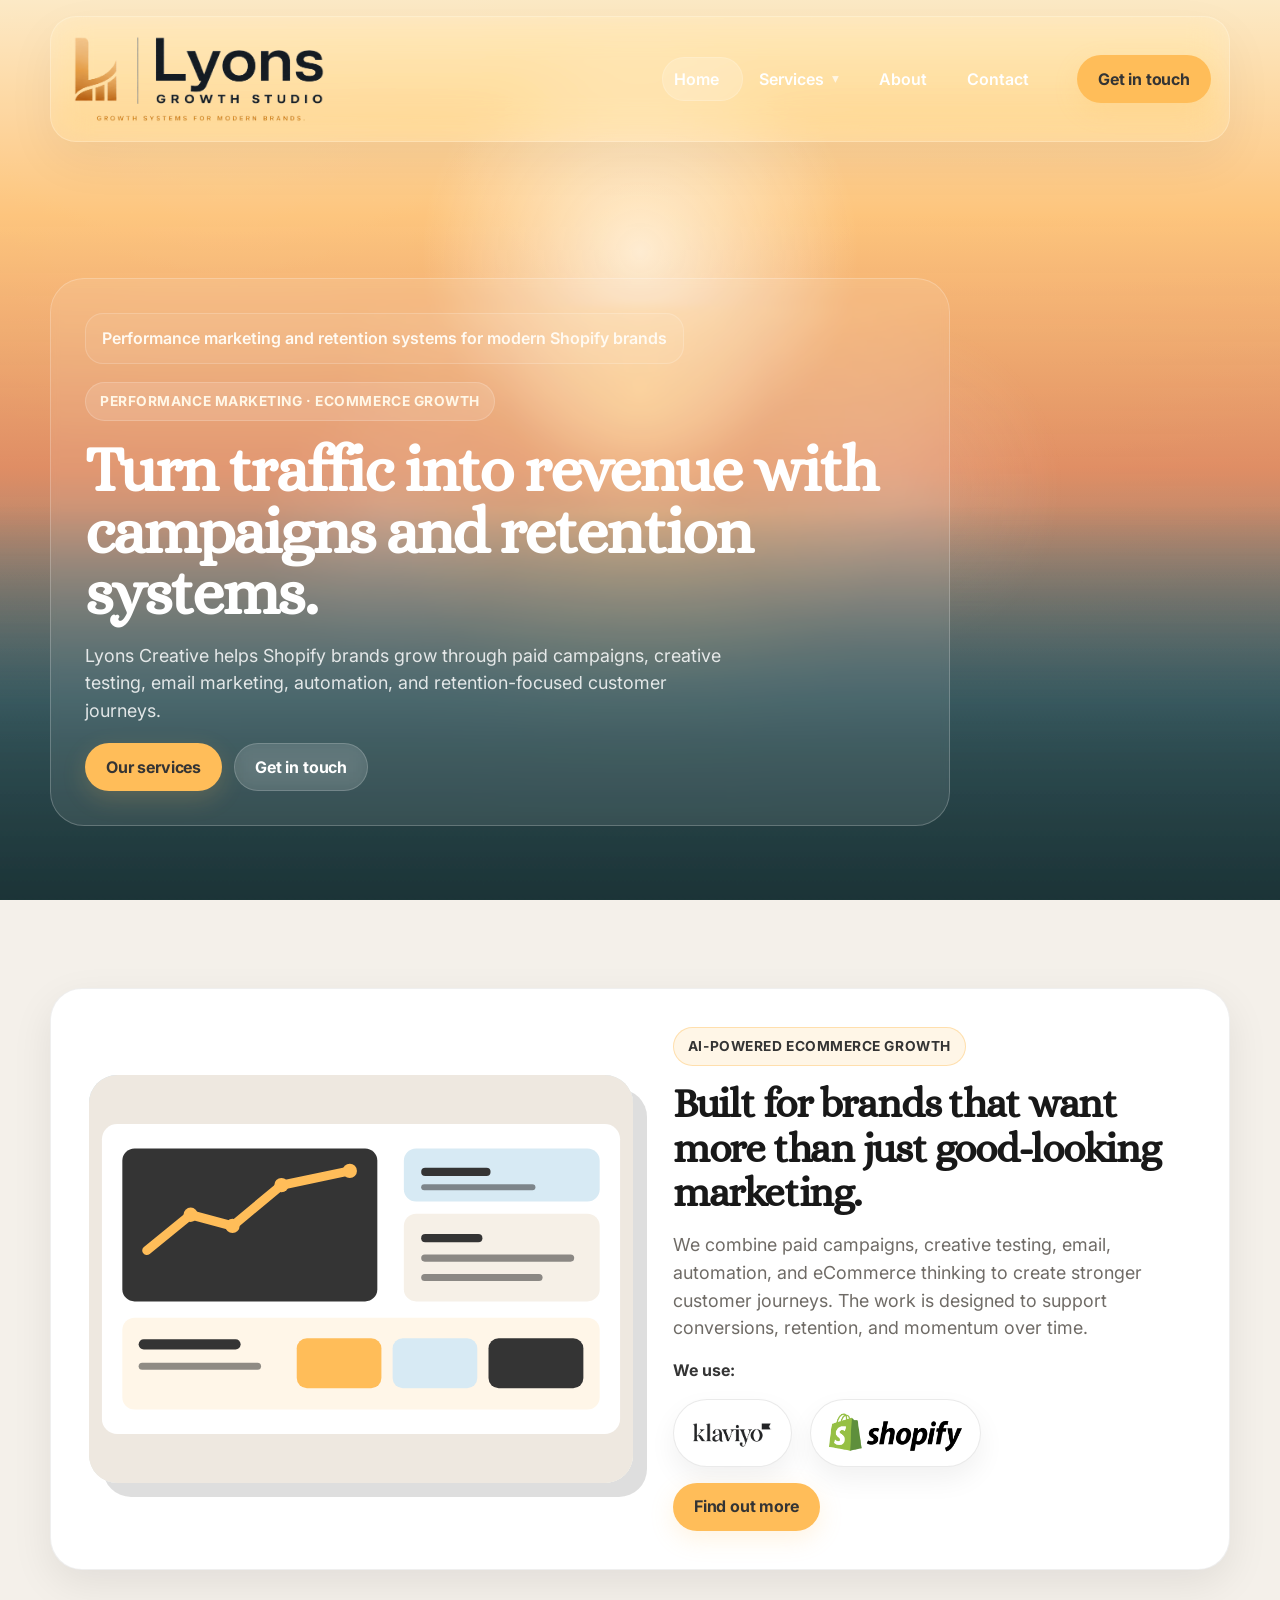
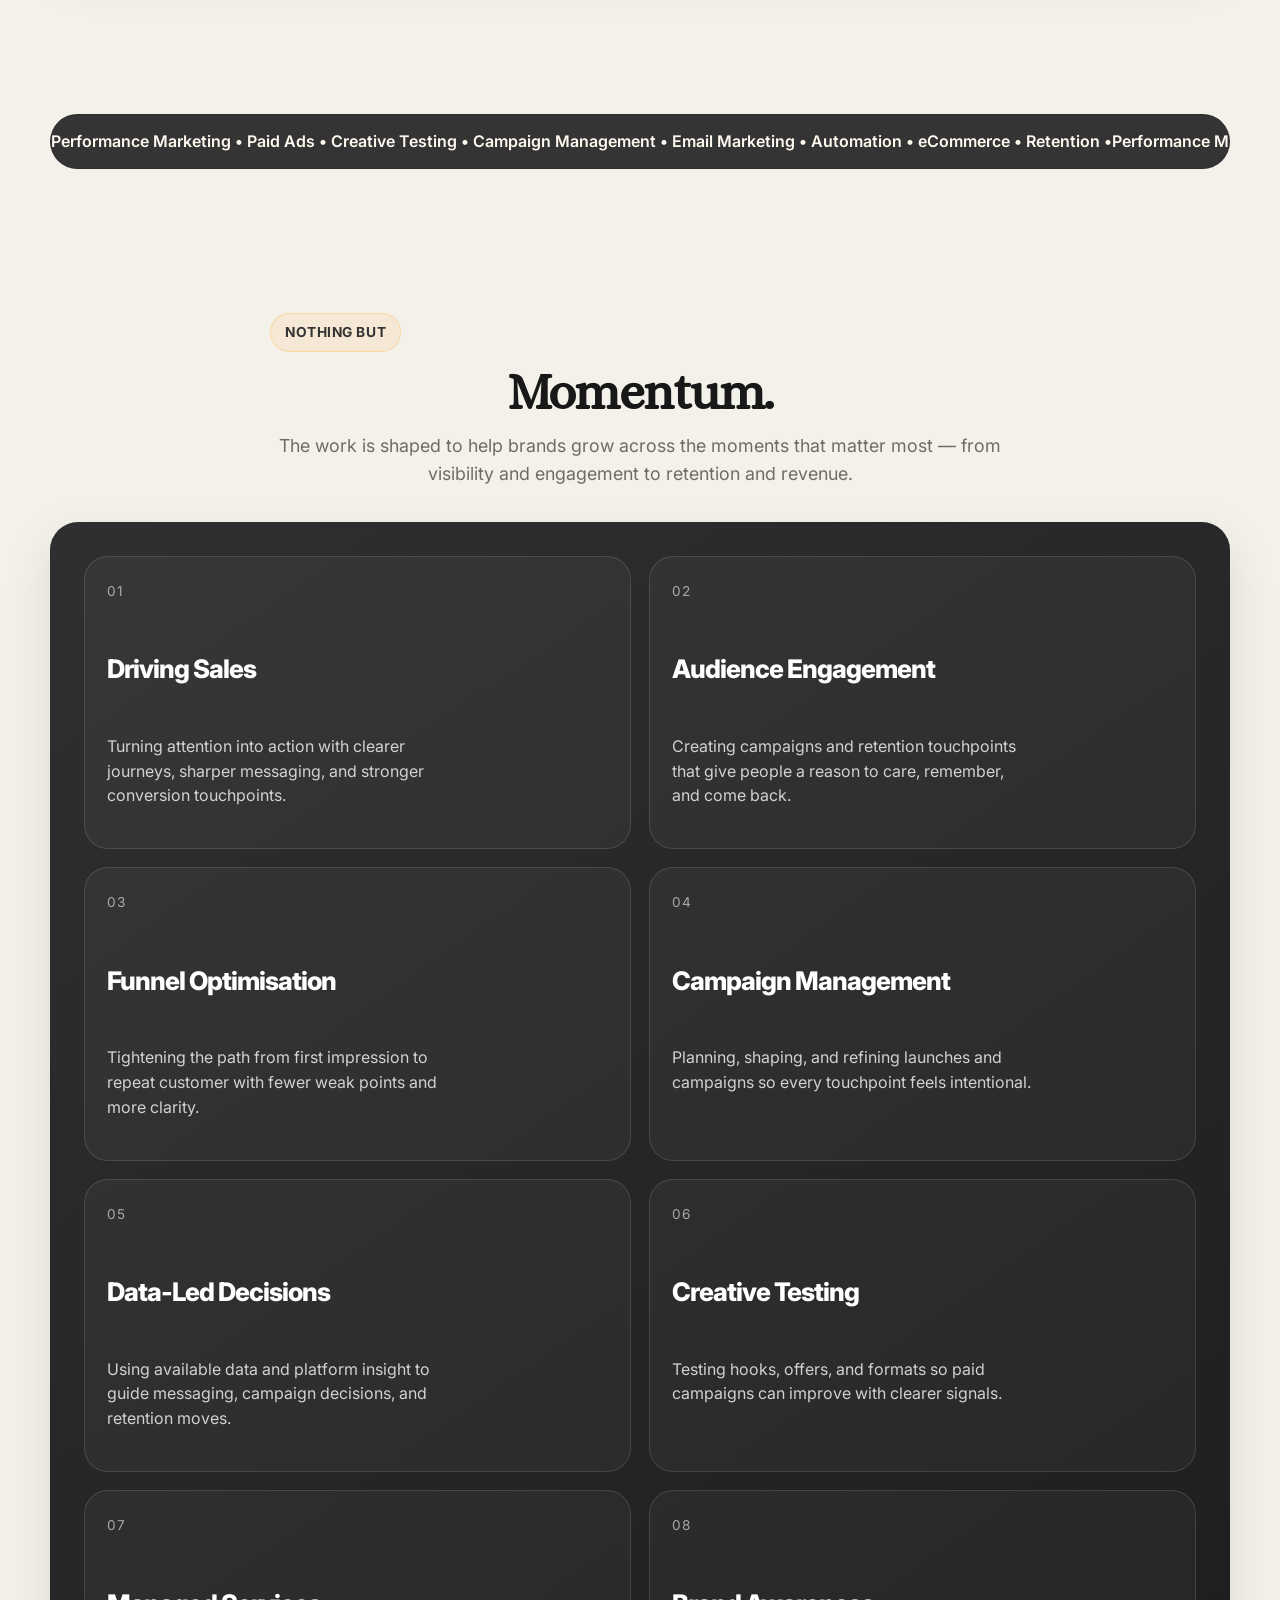
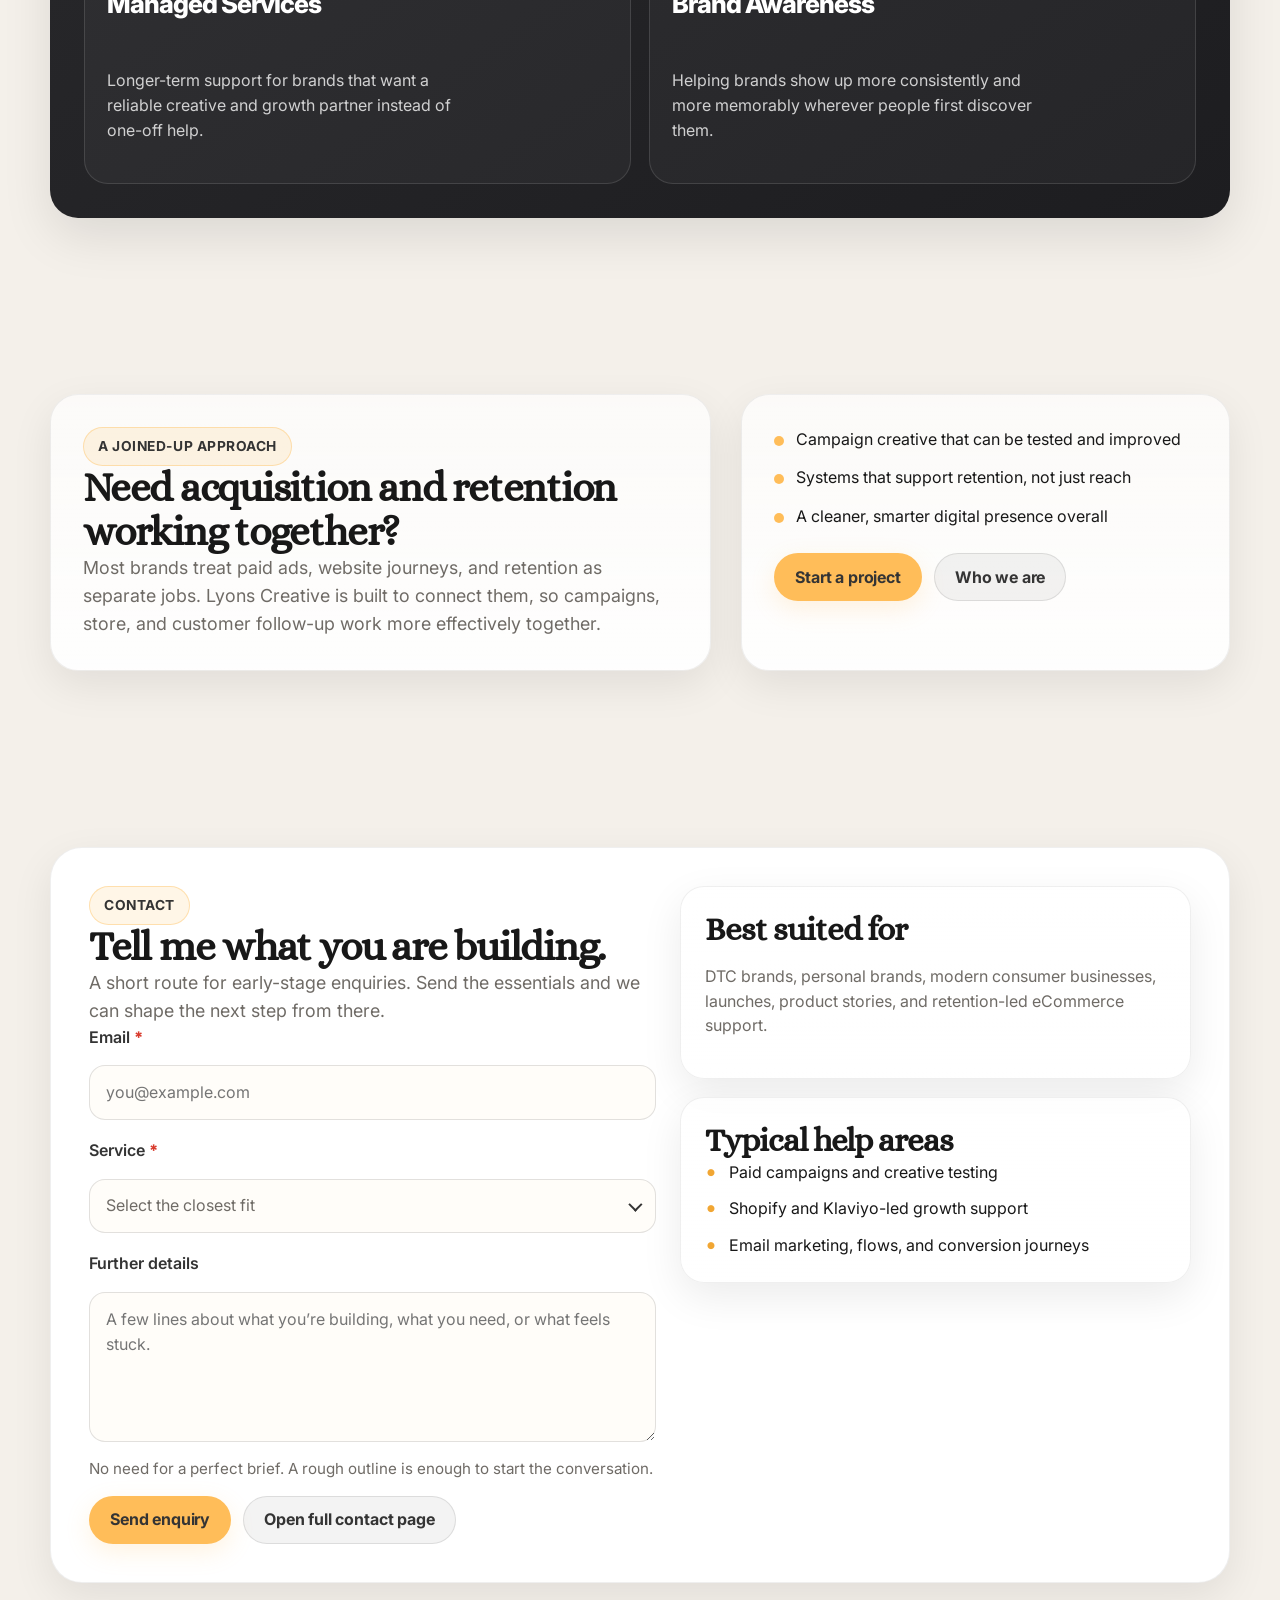
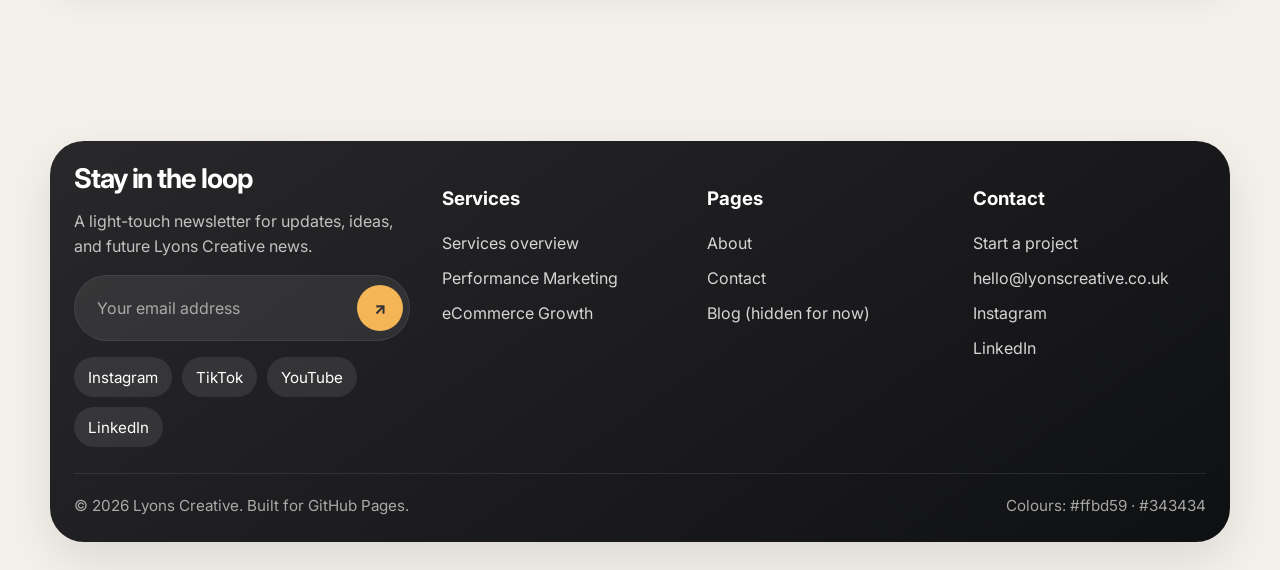
==== index.html @ fc284410 "Add files via upload" ====
<!doctype html>
<html lang="en">
<head>
  <meta charset="utf-8">
  <meta name="viewport" content="width=device-width, initial-scale=1">
  <title>Lyons Creative | Performance Marketing & eCommerce Growth</title>
  <meta name="description" content="Lyons Creative helps modern Shopify brands grow through paid campaigns, creative testing, and retention systems.">
  <meta name="theme-color" content="#ffbd59">
  <meta property="og:title" content="Lyons Creative | Performance Marketing & eCommerce Growth">
  <meta property="og:description" content="Lyons Creative helps modern Shopify brands grow through paid campaigns, creative testing, and retention systems.">
  <meta property="og:type" content="website">
  <link rel="stylesheet" href="assets/css/styles.css">
  <link rel="icon" href="assets/img/favicon.ico" sizes="any">
  <link rel="icon" href="assets/img/favicon.png" type="image/png">
  <link rel="apple-touch-icon" href="assets/img/favicon.png">
</head>
<body>
  <a class="skip-link" href="#main">Skip to content</a>
  <div class="page-shell">
    
<header class="site-header is-overlay">
  <div class="header-shell">
    <a class="brand" href="index.html" aria-label="Lyons Growth Studio home">
      <img class="brand-logo brand-logo-full" src="assets/img/lyons-growth-logo-main.png" alt="Lyons Growth Studio">
      <img class="brand-logo brand-logo-icon" src="assets/img/lyons-growth-icon.png" alt="Lyons Growth Studio icon">
    </a>
    <div class="nav-wrap">
      <button class="nav-toggle" aria-expanded="false" aria-controls="primary-nav" aria-label="Open menu">☰</button>
      <nav class="site-nav" id="primary-nav" aria-label="Primary">
        <ul class="nav-list">
          <span class="nav-pill" aria-hidden="true"></span>
          <li class="nav-item is-current" data-pill="true">
            <a class="nav-link" href="index.html">Home</a>
            
        </li><li class="nav-item has-dropdown" data-pill="true">
            <a class="nav-link" href="services.html">Services <span class="caret">▾</span></a>
            <div class="nav-dropdown"><a class="dropdown-link" href="performance-marketing.html">
                  <strong>Performance Marketing</strong>
                  <span>Paid ads, campaign management, creative testing</span>
                </a><a class="dropdown-link" href="ecommerce-growth.html">
                  <strong>eCommerce Growth</strong>
                  <span>Shopify, Klaviyo, flows, campaigns, retention</span>
                </a></div>
        </li><li class="nav-item" data-pill="true">
            <a class="nav-link" href="about.html">About</a>
            
        </li><li class="nav-item" data-pill="true">
            <a class="nav-link" href="contact.html">Contact</a>
            
        </li>
        </ul>
      </nav>
      <a class="btn nav-cta" href="contact.html">Get in touch</a>
    </div>
  </div>
</header>

    <main id="main">
      
<section class="hero hero-parallax" data-parallax>
  <div class="hero-media" aria-hidden="true">
    <div class="hero-parallax-layer hero-sky"></div>
    <div class="hero-parallax-layer hero-glow"></div>
    <div class="hero-parallax-layer hero-horizon"></div>
    <div class="hero-grain"></div>
  </div>
  <div class="hero-inner">
    <div class="hero-frame">
      <div class="hero-topnote">Performance marketing and retention systems for modern Shopify brands</div>
      <div class="hero-copy">
        <span class="eyebrow dark">Performance Marketing · eCommerce Growth</span>
        <h1 class="display is-light">Turn traffic into revenue with campaigns and retention systems.</h1>
        <p class="lead">Lyons Creative helps Shopify brands grow through paid campaigns, creative testing, email marketing, automation, and retention-focused customer journeys.</p>
        <div class="btn-row">
          <a class="btn" href="services.html">Our services</a>
          <a class="btn ghost" href="contact.html">Get in touch</a>
        </div>
      </div>
    </div>
  </div>
</section>

<section class="section">
  <div class="container">
    <div class="section-card" style="padding: clamp(22px, 4vw, 38px);">
      <div class="two-col">
        <div class="image-card">
          <img src="assets/img/service-growth.svg" alt="Abstract illustration representing eCommerce growth systems">
        </div>
        <div class="flow">
          <span class="eyebrow">AI-powered eCommerce growth</span>
          <h2 class="title-lg">Built for brands that want more than just good-looking marketing.</h2>
          <p class="lead">We combine paid campaigns, creative testing, email, automation, and eCommerce thinking to create stronger customer journeys. The work is designed to support conversions, retention, and momentum over time.</p>
          <p class="kicker">We use:</p>
          <div class="logo-row logo-row-images" aria-label="Tools used">
            <a class="logo-chip logo-chip-image" href="https://www.klaviyo.com" target="_blank" rel="noreferrer" aria-label="Klaviyo website">
              <img src="assets/img/klaviyo-logo.png" alt="Klaviyo">
            </a>
            <a class="logo-chip logo-chip-image" href="https://www.shopify.com" target="_blank" rel="noreferrer" aria-label="Shopify website">
              <img src="assets/img/shopify-logo.png" alt="Shopify">
            </a>
          </div>
          <div class="btn-row">
            <a class="btn" href="ecommerce-growth.html">Find out more</a>
          </div>
        </div>
      </div>
    </div>
  </div>
</section>

<section class="section-tight">
  <div class="container">
    <div class="ticker-wrap" aria-label="Scrolling services banner">
      <div class="ticker">
        <span>Performance Marketing • Paid Ads • Creative Testing • Campaign Management • Email Marketing • Automation • eCommerce • Retention • </span>
        <span aria-hidden="true">Performance Marketing • Paid Ads • Creative Testing • Campaign Management • Email Marketing • Automation • eCommerce • Retention • </span>
      </div>
    </div>
  </div>
</section>

<section class="section">
  <div class="container">
    <div class="section-head" style="text-align:center; margin-inline:auto;">
      <span class="eyebrow">Nothing but</span>
      <h2 class="title-xl">Momentum.</h2>
      <p class="lead" style="margin-inline:auto;">The work is shaped to help brands grow across the moments that matter most — from visibility and engagement to retention and revenue.</p>
    </div>
    <div class="dark-panel">
      <div class="roll-grid">
        
        <article class="roll-card">
          <p class="label">01</p>
          <div class="roll-headline">
            <div class="roll-track">
              <div class="roll-primary">Driving Sales</div>
              <div class="roll-secondary">Conversion Paths</div>
            </div>
          </div>
          <p class="roll-body">Turning attention into action with clearer journeys, sharper messaging, and stronger conversion touchpoints.</p>
        </article>
        
        <article class="roll-card">
          <p class="label">02</p>
          <div class="roll-headline">
            <div class="roll-track">
              <div class="roll-primary">Audience Engagement</div>
              <div class="roll-secondary">Return Visits</div>
            </div>
          </div>
          <p class="roll-body">Creating campaigns and retention touchpoints that give people a reason to care, remember, and come back.</p>
        </article>
        
        <article class="roll-card">
          <p class="label">03</p>
          <div class="roll-headline">
            <div class="roll-track">
              <div class="roll-primary">Funnel Optimisation</div>
              <div class="roll-secondary">Smoother Journeys</div>
            </div>
          </div>
          <p class="roll-body">Tightening the path from first impression to repeat customer with fewer weak points and more clarity.</p>
        </article>
        
        <article class="roll-card">
          <p class="label">04</p>
          <div class="roll-headline">
            <div class="roll-track">
              <div class="roll-primary">Campaign Management</div>
              <div class="roll-secondary">Sharper Launches</div>
            </div>
          </div>
          <p class="roll-body">Planning, shaping, and refining launches and campaigns so every touchpoint feels intentional.</p>
        </article>
        
        <article class="roll-card">
          <p class="label">05</p>
          <div class="roll-headline">
            <div class="roll-track">
              <div class="roll-primary">Data-Led Decisions</div>
              <div class="roll-secondary">Clearer Insight</div>
            </div>
          </div>
          <p class="roll-body">Using available data and platform insight to guide messaging, campaign decisions, and retention moves.</p>
        </article>
        
        <article class="roll-card">
          <p class="label">06</p>
          <div class="roll-headline">
            <div class="roll-track">
              <div class="roll-primary">Creative Testing</div>
              <div class="roll-secondary">Sharper Ads</div>
            </div>
          </div>
          <p class="roll-body">Testing hooks, offers, and formats so paid campaigns can improve with clearer signals.</p>
        </article>
        
        <article class="roll-card">
          <p class="label">07</p>
          <div class="roll-headline">
            <div class="roll-track">
              <div class="roll-primary">Managed Services</div>
              <div class="roll-secondary">Ongoing Support</div>
            </div>
          </div>
          <p class="roll-body">Longer-term support for brands that want a reliable creative and growth partner instead of one-off help.</p>
        </article>
        
        <article class="roll-card">
          <p class="label">08</p>
          <div class="roll-headline">
            <div class="roll-track">
              <div class="roll-primary">Brand Awareness</div>
              <div class="roll-secondary">Memorable Presence</div>
            </div>
          </div>
          <p class="roll-body">Helping brands show up more consistently and more memorably wherever people first discover them.</p>
        </article>
        
      </div>
    </div>
  </div>
</section>

<section class="section">
  <div class="container">
    <div class="split-cta">
      <div class="panel">
        <span class="eyebrow">A joined-up approach</span>
        <h2 class="title-lg">Need acquisition and retention working together?</h2>
        <p class="lead">Most brands treat paid ads, website journeys, and retention as separate jobs. Lyons Creative is built to connect them, so campaigns, store, and customer follow-up work more effectively together.</p>
      </div>
      <div class="panel">
        <ul class="list-points">
          <li>Campaign creative that can be tested and improved</li>
          <li>Systems that support retention, not just reach</li>
          <li>A cleaner, smarter digital presence overall</li>
        </ul>
        <div class="btn-row" style="margin-top: 24px;">
          <a class="btn" href="contact.html">Start a project</a>
          <a class="btn ghost-dark" href="about.html">Who we are</a>
        </div>
      </div>
    </div>
  </div>
</section>

<section class="section">
  <div class="container">
    <div class="section-card" style="padding: clamp(22px, 4vw, 38px);">
      <div class="contact-shell">
        <div>
          <span class="eyebrow">Contact</span>
          <h2 class="title-lg">Tell me what you are building.</h2>
          <p class="lead">A short route for early-stage enquiries. Send the essentials and we can shape the next step from there.</p>
          <form class="form-card contact-form ajax-form" style="padding:0; box-shadow:none; border:none; background:transparent;" action="https://formspree.io/f/xaqabnon" method="POST" data-ajax-form data-success-message="Thanks — your enquiry has been sent. I’ll come back to you soon.">
            <input type="hidden" name="_subject" value="New homepage enquiry from Lyons Creative">
            <div class="form-grid">
              <div class="field field-full floating-field">
                <label for="home-email">Email <span class="required-star" aria-hidden="true">*</span></label>
                <input id="home-email" name="email" type="email" placeholder="you@example.com" autocomplete="email" required>
              </div>
              <div class="field field-full floating-field">
                <label for="home-service">Service <span class="required-star" aria-hidden="true">*</span></label>
                <div class="custom-select" data-custom-select>
                  <select id="home-service" name="service" class="native-select-hidden" required tabindex="-1" aria-hidden="true">
                    <option value="">Select the closest fit</option>
                    <option value="Performance Marketing">Performance Marketing</option>
                    <option value="eCommerce Growth">eCommerce Growth</option>
                    <option value="Both / not sure yet">Both / not sure yet</option>
                  </select>
                  <button class="custom-select-trigger is-placeholder" type="button" aria-haspopup="listbox" aria-expanded="false">
                    <span>Select the closest fit</span>
                    <span class="custom-select-arrow" aria-hidden="true"></span>
                  </button>
                  <div class="custom-select-menu" role="listbox" aria-label="Service options">
                    <button type="button" role="option" data-value="Performance Marketing">Performance Marketing</button>
                    <button type="button" role="option" data-value="eCommerce Growth">eCommerce Growth</button>
                    <button type="button" role="option" data-value="Both / not sure yet">Both / not sure yet</button>
                  </div>
                </div>
              </div>
              <div class="field-full floating-field">
                <label for="home-details">Further details</label>
                <textarea id="home-details" name="further_details" placeholder="A few lines about what you’re building, what you need, or what feels stuck."></textarea>
              </div>
            </div>
            <p class="form-note">No need for a perfect brief. A rough outline is enough to start the conversation.</p>
            <div class="form-status" role="status" aria-live="polite"></div>
            <div class="btn-row">
              <button class="btn" type="submit">Send enquiry</button>
              <a class="btn ghost-dark" href="contact.html">Open full contact page</a>
            </div>
          </form>
        </div>
        <div class="info-stack">
          <div class="info-card">
            <h3 class="title-md">Best suited for</h3>
            <p class="muted">DTC brands, personal brands, modern consumer businesses, launches, product stories, and retention-led eCommerce support.</p>
          </div>
          <div class="info-card">
            <h3 class="title-md">Typical help areas</h3>
            <ul class="check-list">
              <li>Paid campaigns and creative testing</li>
              <li>Shopify and Klaviyo-led growth support</li>
              <li>Email marketing, flows, and conversion journeys</li>
            </ul>
          </div>
        </div>
      </div>
    </div>
  </div>
</section>

    </main>
    
<footer class="site-footer">
  <div class="footer-shell">
    <div class="footer-grid">
      <div>
        <h2 class="footer-title">Stay in the loop</h2>
        <p class="muted" style="color: rgba(255,255,255,.72); max-width: 38ch;">A light-touch newsletter for updates, ideas, and future Lyons Creative news.</p>
        <form class="newsletter ajax-form" action="https://formspree.io/f/mpqkbgpd" method="POST" data-ajax-form data-success-message="Thanks — you’re on the list.">
          <input type="hidden" name="_subject" value="New newsletter signup from Lyons Creative">
          <input type="email" name="email" placeholder="Your email address" aria-label="Email address for newsletter" required>
          <button type="submit" aria-label="Submit newsletter form">↗</button>
        </form>
        <div class="form-status newsletter-status" role="status" aria-live="polite"></div>
        <div class="social-row">
          <a class="social-link" href="https://www.instagram.com" target="_blank" rel="noreferrer">Instagram</a>
          <a class="social-link" href="https://www.tiktok.com" target="_blank" rel="noreferrer">TikTok</a>
          <a class="social-link" href="https://www.youtube.com" target="_blank" rel="noreferrer">YouTube</a>
          <a class="social-link" href="https://www.linkedin.com" target="_blank" rel="noreferrer">LinkedIn</a>
        </div>
      </div>
      <div>
        <h3>Services</h3>
        <ul class="footer-list">
          <li><a href="services.html">Services overview</a></li>
          <li><a href="performance-marketing.html">Performance Marketing</a></li>
          <li><a href="ecommerce-growth.html">eCommerce Growth</a></li>
        </ul>
      </div>
      <div>
        <h3>Pages</h3>
        <ul class="footer-list">
          <li><a href="about.html">About</a></li>
          <li><a href="contact.html">Contact</a></li>
          <li><a href="blog.html">Blog (hidden for now)</a></li>
        </ul>
      </div>
      <div>
        <h3>Contact</h3>
        <ul class="footer-list">
          <li><a href="contact.html">Start a project</a></li>
          <li><a href="mailto:hello@lyonscreative.co.uk">hello@lyonscreative.co.uk</a></li>
          <li><a href="https://www.instagram.com" target="_blank" rel="noreferrer">Instagram</a></li>
          <li><a href="https://www.linkedin.com" target="_blank" rel="noreferrer">LinkedIn</a></li>
        </ul>
      </div>
    </div>
    <div class="footer-bottom">
      <span>© <span data-year></span> Lyons Creative. Built for GitHub Pages.</span>
      <span>Colours: #ffbd59 · #343434</span>
    </div>
  </div>
</footer>

  </div>
  <script src="assets/js/main.js"></script>
</body>
</html>
---- assets/css/styles.css ----
@import url("https://fonts.googleapis.com/css2?family=Alice&family=Inter:wght@400;500;600;700;800&display=swap");

:root {
  --accent: #ffbd59;
  --accent-strong: #f1a633;
  --charcoal: #343434;
  --ink: #181818;
  --bg: #f4f0ea;
  --bg-soft: #ede8e0;
  --card: #ffffff;
  --muted: #6f6b66;
  --line: rgba(52, 52, 52, 0.14);
  --shadow-soft: 0 14px 42px rgba(0, 0, 0, 0.08);
  --shadow-card: 0 18px 50px rgba(12, 12, 12, 0.1);
  --radius-xl: 32px;
  --radius-lg: 24px;
  --radius-md: 18px;
  --radius-sm: 12px;
  --container: min(1180px, calc(100vw - 32px));
  --nav-height: 84px;
}

* { box-sizing: border-box; }
html { scroll-behavior: smooth; }

body {
  margin: 0;
  font-family: "Inter", system-ui, -apple-system, BlinkMacSystemFont, "Segoe UI", sans-serif;
  background: var(--bg);
  color: var(--ink);
  line-height: 1.55;
}

body.menu-open { overflow: hidden; }
img { max-width: 100%; display: block; }
a { color: inherit; text-decoration: none; }
button, input, textarea { font: inherit; }
main { overflow: clip; }
.page-shell { min-height: 100vh; }
.container { width: var(--container); margin: 0 auto; }
.section { padding: 88px 0; }
.section-tight { padding: 56px 0; }

.section-head {
  display: grid;
  gap: 14px;
  margin-bottom: 34px;
  max-width: 740px;
}

.eyebrow {
  display: inline-flex;
  align-items: center;
  gap: 8px;
  width: fit-content;
  padding: 8px 14px;
  border-radius: 999px;
  background: rgba(255, 189, 89, 0.14);
  border: 1px solid rgba(255, 189, 89, 0.4);
  color: var(--charcoal);
  font-size: 0.86rem;
  font-weight: 700;
  letter-spacing: 0.04em;
  text-transform: uppercase;
}

.eyebrow.dark {
  background: rgba(255, 255, 255, 0.12);
  border-color: rgba(255, 255, 255, 0.18);
  color: #fff7e7;
}

.display, .title-xl, .title-lg, .title-md {
  font-family: "Alice", Georgia, serif;
  letter-spacing: -0.03em;
}

.display {
  margin: 0;
  font-size: clamp(2.8rem, 5vw, 5.1rem);
  line-height: 0.96;
}

.display.is-light { color: #fff; }

.title-xl {
  margin: 0;
  font-size: clamp(2.2rem, 4vw, 4rem);
  line-height: 1.02;
}

.title-lg {
  margin: 0;
  font-size: clamp(1.9rem, 3.2vw, 3.05rem);
  line-height: 1.08;
}

.title-md {
  margin: 0;
  font-size: clamp(1.5rem, 2.6vw, 2.35rem);
  line-height: 1.12;
}

.lead {
  margin: 0;
  font-size: clamp(1.02rem, 1.4vw, 1.17rem);
  color: var(--muted);
  max-width: 70ch;
}

.muted { color: var(--muted); }
.kicker { margin: 0; font-weight: 700; color: var(--charcoal); }
.flow > * + * { margin-top: 16px; }

.btn-row {
  display: flex;
  flex-wrap: wrap;
  gap: 12px;
  align-items: center;
}

.btn {
  --btn-bg: var(--accent);
  --btn-fg: var(--charcoal);
  display: inline-flex;
  align-items: center;
  justify-content: center;
  gap: 10px;
  min-height: 48px;
  padding: 0 20px;
  border-radius: 999px;
  border: 1px solid transparent;
  background: var(--btn-bg);
  color: var(--btn-fg);
  font-weight: 700;
  letter-spacing: -0.01em;
  box-shadow: 0 8px 24px rgba(255, 189, 89, 0.18);
  transition: transform 240ms ease, box-shadow 240ms ease, background-color 240ms ease, color 240ms ease, border-color 240ms ease;
}

.btn:hover, .btn:focus-visible {
  transform: translateY(-2px) scale(1.02);
  box-shadow: 0 16px 28px rgba(255, 189, 89, 0.28);
}

.btn:focus-visible {
  outline: 3px solid rgba(255, 189, 89, 0.38);
  outline-offset: 3px;
}

.btn.ghost {
  --btn-bg: rgba(255, 255, 255, 0.1);
  --btn-fg: #ffffff;
  border-color: rgba(255, 255, 255, 0.18);
  box-shadow: none;
  backdrop-filter: blur(10px);
}

.btn.ghost-dark {
  --btn-bg: rgba(52, 52, 52, 0.06);
  --btn-fg: var(--charcoal);
  border-color: rgba(52, 52, 52, 0.12);
  box-shadow: none;
}

.link-inline {
  display: inline-flex;
  gap: 8px;
  align-items: center;
  font-weight: 700;
  color: var(--charcoal);
}

.link-inline::after {
  content: "↗";
  transform: translateY(-1px);
}

.skip-link {
  position: absolute;
  left: 12px;
  top: -100px;
  z-index: 999;
  background: var(--ink);
  color: white;
  padding: 12px 16px;
  border-radius: 14px;
}

.skip-link:focus { top: 12px; }

.site-header {
  position: sticky;
  top: 0;
  z-index: 60;
  padding: 16px 0;
  pointer-events: none;
}

.site-header .header-shell {
  width: var(--container);
  margin: 0 auto;
  display: flex;
  align-items: center;
  gap: 18px;
  justify-content: space-between;
  min-height: var(--nav-height);
  padding: 14px 18px;
  border-radius: 26px;
  background: rgba(255, 255, 255, 0.14);
  backdrop-filter: blur(18px) saturate(140%);
  -webkit-backdrop-filter: blur(18px) saturate(140%);
  border: 1px solid rgba(255, 255, 255, 0.22);
  box-shadow: 0 18px 50px rgba(18, 18, 18, 0.05);
  pointer-events: auto;
}

.site-header.is-overlay {
  position: absolute;
  inset: 0 0 auto;
}

.site-header.is-overlay .header-shell {
  background: rgba(255, 255, 255, 0.14);
  border-color: rgba(255, 255, 255, 0.22);
  box-shadow: 0 18px 50px rgba(18, 18, 18, 0.05);
}

.site-header.is-overlay .brand,
.site-header.is-overlay .nav-link,
.site-header.is-overlay .nav-toggle {
  color: white;
}

.brand {
  position: relative;
  z-index: 2;
  display: inline-flex;
  align-items: center;
  flex: 0 0 auto;
  width: min(260px, 32vw);
  min-width: 190px;
  transition: transform 220ms ease;
}

.brand-logo {
  display: block;
  width: 100%;
  height: auto;
  object-fit: contain;
}

.brand-logo-icon {
  display: none;
  width: 46px;
  height: 46px;
}

.brand:hover { transform: scale(1.035); }

.nav-wrap {
  position: relative;
  display: flex;
  align-items: center;
  gap: 18px;
}

.site-nav { position: relative; }

.nav-list {
  position: relative;
  display: flex;
  align-items: center;
  gap: 4px;
  list-style: none;
  margin: 0;
  padding: 6px;
  border-radius: 999px;
}

.nav-pill {
  position: absolute;
  top: 6px;
  left: 6px;
  width: 0;
  height: calc(100% - 12px);
  border-radius: 999px;
  background: rgba(52, 52, 52, 0.92);
  opacity: 0;
  transition: transform 260ms ease, width 260ms ease, opacity 220ms ease;
  pointer-events: none;
}

.site-header.is-overlay .nav-pill {
  background: rgba(255, 255, 255, 0.18);
  border: 1px solid rgba(255, 255, 255, 0.16);
}

.nav-item { position: relative; }

.nav-link {
  position: relative;
  z-index: 2;
  display: inline-flex;
  align-items: center;
  gap: 8px;
  height: 44px;
  padding: 0 18px;
  border-radius: 999px;
  color: var(--charcoal);
  font-weight: 600;
  transition: color 220ms ease;
}

.nav-link .caret { font-size: 0.85rem; opacity: 0.7; }
.nav-item.is-current > .nav-link, .nav-item.is-hovered > .nav-link { color: white; }

.nav-cta { margin-left: 6px; }

.nav-dropdown {
  position: absolute;
  top: calc(100% + 14px);
  left: 0;
  min-width: 260px;
  display: grid;
  gap: 8px;
  padding: 14px;
  border-radius: 22px;
  background: rgba(244, 240, 234, 0.96);
  border: 1px solid rgba(52, 52, 52, 0.08);
  box-shadow: var(--shadow-card);
  opacity: 0;
  visibility: hidden;
  transform: translateY(8px);
  transition: opacity 220ms ease, transform 220ms ease, visibility 220ms ease;
}

.site-header.is-overlay .nav-dropdown {
  background: rgba(36, 34, 33, 0.95);
  border-color: rgba(255, 255, 255, 0.1);
}

.nav-item.has-dropdown:hover .nav-dropdown,
.nav-item.has-dropdown:focus-within .nav-dropdown,
.nav-item.has-dropdown.is-open .nav-dropdown {
  opacity: 1;
  visibility: visible;
  transform: translateY(0);
}

.dropdown-link {
  display: grid;
  gap: 6px;
  padding: 14px 16px;
  border-radius: 16px;
  transition: background 220ms ease, transform 220ms ease;
}

.dropdown-link strong { font-size: 0.98rem; }
.dropdown-link span { font-size: 0.92rem; color: var(--muted); }
.site-header.is-overlay .dropdown-link { color: white; }
.site-header.is-overlay .dropdown-link span { color: rgba(255, 255, 255, 0.72); }

.dropdown-link:hover, .dropdown-link:focus-visible {
  background: rgba(255, 189, 89, 0.16);
  transform: translateX(2px);
}

.nav-toggle {
  display: none;
  width: 48px;
  height: 48px;
  border: 0;
  border-radius: 16px;
  background: rgba(52, 52, 52, 0.08);
  color: var(--charcoal);
}

.hero {
  position: relative;
  min-height: 100svh;
  display: grid;
  align-items: end;
  padding: 28px 0 28px;
}

.hero::before {
  content: "";
  position: absolute;
  inset: 0;
  background:
    linear-gradient(180deg, rgba(22, 20, 21, 0.42) 0%, rgba(22, 20, 21, 0.26) 22%, rgba(22, 20, 21, 0.52) 100%),
    radial-gradient(circle at 50% 70%, rgba(255, 189, 89, 0.2), transparent 38%);
  pointer-events: none;
}

.hero-media {
  position: absolute;
  inset: 0;
  overflow: hidden;
}

.hero-media img {
  width: 100%;
  height: 100%;
  object-fit: cover;
}

.hero-inner {
  position: relative;
  z-index: 2;
  width: var(--container);
  margin: 0 auto;
  display: grid;
  gap: 26px;
  padding: clamp(110px, 16vw, 160px) 0 46px;
}

.hero-frame {
  max-width: 840px;
  padding: clamp(20px, 3vw, 34px);
  border-radius: 34px;
  border: 1px solid rgba(255, 255, 255, 0.14);
  background: rgba(255, 255, 255, 0.06);
  backdrop-filter: blur(4px);
}

.hero-topnote {
  width: fit-content;
  display: inline-flex;
  align-items: center;
  gap: 12px;
  margin-bottom: 18px;
  padding: 12px 16px;
  border-radius: 18px;
  border: 1px solid rgba(255, 255, 255, 0.18);
  color: #fffaf2;
  background: rgba(255, 255, 255, 0.06);
  font-weight: 600;
}

.hero-copy { display: grid; gap: 18px; }
.hero-copy .lead { color: rgba(255, 255, 255, 0.84); max-width: 60ch; }

.section-card {
  background: var(--card);
  border-radius: var(--radius-xl);
  border: 1px solid rgba(52, 52, 52, 0.08);
  box-shadow: var(--shadow-soft);
}

.two-col {
  display: grid;
  grid-template-columns: 1.05fr 1fr;
  gap: 40px;
  align-items: center;
}

.image-card {
  position: relative;
  overflow: hidden;
  border-radius: 28px;
  background: linear-gradient(160deg, #c9e0f0, #f1efe2);
  box-shadow: 14px 14px 0 rgba(52, 52, 52, 0.16);
}

.image-card img {
  width: 100%;
  aspect-ratio: 4 / 3;
  object-fit: cover;
}

.logo-row {
  display: flex;
  flex-wrap: wrap;
  gap: 28px;
  align-items: center;
}

.logo-chip {
  display: inline-flex;
  align-items: center;
  gap: 10px;
  padding: 10px 16px;
  border-radius: 999px;
  background: rgba(52, 52, 52, 0.04);
  transition: transform 220ms ease, background 220ms ease;
}

.logo-chip:hover {
  transform: scale(1.06);
  background: rgba(255, 189, 89, 0.16);
}

.logo-chip strong { font-size: 1.1rem; }

.ticker-wrap {
  overflow: hidden;
  border-radius: 999px;
  background: var(--charcoal);
  color: #fff9f0;
  border: 1px solid rgba(0, 0, 0, 0.14);
}

.ticker {
  display: flex;
  min-width: max-content;
  padding: 14px 0;
  font-weight: 600;
  white-space: nowrap;
  animation: tickerScroll 28s linear infinite;
}

.ticker:hover { animation-play-state: paused; }
.ticker span { padding-right: 40px; }

@keyframes tickerScroll {
  from { transform: translateX(0); }
  to { transform: translateX(-50%); }
}

.dark-panel {
  padding: 34px;
  border-radius: 28px;
  background: linear-gradient(145deg, #2f2f32, #1d1d20);
  color: white;
  box-shadow: var(--shadow-card);
}

.roll-grid {
  display: grid;
  grid-template-columns: repeat(2, minmax(0, 1fr));
  gap: 18px;
}

.roll-card {
  position: relative;
  min-height: 196px;
  padding: 24px 22px;
  border-radius: 24px;
  border: 1px solid rgba(255, 255, 255, 0.12);
  overflow: hidden;
  background: rgba(255, 255, 255, 0.04);
  transition: transform 240ms ease, border-color 240ms ease, background 240ms ease;
}

.roll-card:hover {
  transform: translateY(-4px);
  border-color: rgba(255, 189, 89, 0.5);
  background: rgba(255, 255, 255, 0.06);
}

.roll-card .label {
  margin: 0 0 20px;
  font-size: 0.85rem;
  letter-spacing: 0.07em;
  text-transform: uppercase;
  color: rgba(255, 255, 255, 0.58);
}

.roll-headline {
  position: relative;
  height: 94px;
  overflow: hidden;
}

.roll-track {
  position: absolute;
  inset: 0;
  display: grid;
  grid-auto-rows: 94px;
  transition: transform 320ms cubic-bezier(.2,.8,.2,1);
}

.roll-card:hover .roll-track { transform: translateY(-94px); }

.roll-primary, .roll-secondary {
  display: flex;
  align-items: center;
  font-size: clamp(1.6rem, 2vw, 2.35rem);
  line-height: 0.98;
  font-weight: 800;
  letter-spacing: -0.04em;
}

.roll-secondary { color: var(--accent); }

.roll-body {
  margin-top: 18px;
  max-width: 36ch;
  color: rgba(255, 255, 255, 0.78);
}

.split-cta {
  display: grid;
  grid-template-columns: 1.15fr 0.85fr;
  gap: 30px;
  align-items: stretch;
}

.split-cta .panel {
  border-radius: 28px;
  padding: 32px;
  border: 1px solid rgba(52, 52, 52, 0.08);
  background: linear-gradient(180deg, rgba(255,255,255,0.68), rgba(255,255,255,0.92));
  box-shadow: var(--shadow-soft);
}

.list-points {
  display: grid;
  gap: 14px;
  margin: 0;
  padding: 0;
  list-style: none;
}

.list-points li {
  display: flex;
  align-items: flex-start;
  gap: 12px;
}

.list-points li::before {
  content: "";
  width: 10px;
  height: 10px;
  margin-top: 9px;
  border-radius: 999px;
  background: var(--accent);
  flex: 0 0 auto;
}

.page-hero {
  position: relative;
  padding: 160px 0 82px;
  overflow: hidden;
  background:
    radial-gradient(circle at 15% 15%, rgba(255, 189, 89, 0.22), transparent 24%),
    radial-gradient(circle at 85% 20%, rgba(47, 160, 181, 0.18), transparent 24%),
    linear-gradient(180deg, #f6f2eb 0%, #ece6de 100%);
}

.page-hero::after {
  content: "";
  position: absolute;
  inset: auto 0 0;
  height: 150px;
  background: linear-gradient(to bottom, transparent, rgba(244, 240, 234, 1));
  pointer-events: none;
}

.page-hero .container {
  position: relative;
  z-index: 1;
}

.grid-2, .grid-3, .grid-4 { display: grid; gap: 22px; }
.grid-2 { grid-template-columns: repeat(2, minmax(0, 1fr)); }
.grid-3 { grid-template-columns: repeat(3, minmax(0, 1fr)); }
.grid-4 { grid-template-columns: repeat(4, minmax(0, 1fr)); }

.card {
  padding: 28px;
  border-radius: 24px;
  background: white;
  border: 1px solid rgba(52, 52, 52, 0.08);
  box-shadow: var(--shadow-soft);
}

.card.soft { background: linear-gradient(180deg, rgba(255,255,255,0.78), rgba(255,255,255,0.94)); }

.card.dark {
  background: linear-gradient(145deg, #302f32, #1d1d20);
  color: white;
  border-color: rgba(255,255,255,0.08);
}

.card .icon {
  width: 50px;
  height: 50px;
  display: inline-grid;
  place-items: center;
  margin-bottom: 16px;
  border-radius: 16px;
  background: rgba(255, 189, 89, 0.18);
  color: var(--charcoal);
  font-size: 1.35rem;
}

.service-card {
  display: grid;
  gap: 18px;
  padding: 22px;
  border-radius: 26px;
  background: white;
  border: 1px solid rgba(52, 52, 52, 0.08);
  box-shadow: var(--shadow-soft);
  transition: transform 240ms ease, box-shadow 240ms ease;
}

.service-card:hover {
  transform: translateY(-4px);
  box-shadow: var(--shadow-card);
}

.service-card img {
  aspect-ratio: 16 / 10;
  object-fit: cover;
  border-radius: 20px;
}

.service-card h3 {
  margin: 0;
  font-size: 1.45rem;
  letter-spacing: -0.03em;
}

.service-card p { margin: 0; color: var(--muted); }

.check-list {
  display: grid;
  gap: 12px;
  margin: 0;
  padding: 0;
  list-style: none;
}

.check-list li {
  display: flex;
  gap: 12px;
  align-items: flex-start;
}

.check-list li::before {
  content: "•";
  color: var(--accent-strong);
  font-size: 1.4rem;
  line-height: 1;
}

.feature-band { padding: 20px 0; overflow: hidden; }
.feature-band .band-inner { display: flex; gap: 12px; flex-wrap: wrap; }

.tag {
  display: inline-flex;
  align-items: center;
  gap: 8px;
  padding: 11px 14px;
  border-radius: 999px;
  background: rgba(52, 52, 52, 0.05);
  color: var(--charcoal);
  font-weight: 600;
}

.stats {
  display: grid;
  grid-template-columns: repeat(3, minmax(0, 1fr));
  gap: 18px;
}

.stat {
  padding: 22px;
  border-radius: 24px;
  background: rgba(255, 255, 255, 0.75);
  border: 1px solid rgba(52, 52, 52, 0.08);
}

.stat strong {
  display: block;
  font-family: "Alice", Georgia, serif;
  font-size: clamp(2rem, 3vw, 3rem);
  line-height: 1;
  margin-bottom: 10px;
}

.post-grid {
  display: grid;
  gap: 22px;
  grid-template-columns: repeat(3, minmax(0, 1fr));
}

.post-card {
  border-radius: 24px;
  overflow: hidden;
  background: white;
  border: 1px solid rgba(52, 52, 52, 0.08);
  box-shadow: var(--shadow-soft);
}

.post-card img {
  aspect-ratio: 16 / 9;
  object-fit: cover;
}

.post-card .copy {
  padding: 22px;
  display: grid;
  gap: 14px;
}

.contact-shell {
  display: grid;
  gap: 24px;
  grid-template-columns: 1fr 0.9fr;
  align-items: start;
}

.form-card {
  padding: 28px;
  border-radius: 26px;
  background: white;
  border: 1px solid rgba(52, 52, 52, 0.08);
  box-shadow: var(--shadow-soft);
}

.form-grid {
  display: grid;
  gap: 16px;
  grid-template-columns: repeat(2, minmax(0, 1fr));
}

.field, .field-full {
  display: grid;
  gap: 8px;
}

.field-full { grid-column: 1 / -1; }

label {
  font-weight: 600;
  color: var(--charcoal);
}

input, textarea {
  width: 100%;
  border: 1px solid rgba(52, 52, 52, 0.14);
  background: #fffdf9;
  border-radius: 16px;
  padding: 14px 16px;
  transition: border-color 220ms ease, box-shadow 220ms ease;
}

input:focus, textarea:focus {
  outline: none;
  border-color: rgba(255, 189, 89, 0.8);
  box-shadow: 0 0 0 4px rgba(255, 189, 89, 0.18);
}

textarea {
  min-height: 150px;
  resize: vertical;
}

.form-note {
  font-size: 0.95rem;
  color: var(--muted);
}

.info-stack { display: grid; gap: 18px; }

.info-card {
  padding: 24px;
  border-radius: 24px;
  background: linear-gradient(180deg, rgba(255,255,255,0.72), rgba(255,255,255,0.9));
  border: 1px solid rgba(52, 52, 52, 0.08);
  box-shadow: var(--shadow-soft);
}

.site-footer {
  margin-top: 70px;
  padding: 0 0 28px;
}

.footer-shell {
  width: var(--container);
  margin: 0 auto;
  padding: 24px;
  border-radius: 34px;
  background: linear-gradient(145deg, #28282a, #0f1011);
  color: white;
  box-shadow: var(--shadow-card);
}

.footer-grid {
  display: grid;
  gap: 32px;
  grid-template-columns: 1.15fr 0.8fr 0.8fr 0.8fr;
}

.footer-title {
  margin: 0 0 14px;
  font-size: 1.7rem;
  line-height: 1.04;
  letter-spacing: -0.04em;
}

.newsletter {
  display: flex;
  max-width: 360px;
  padding: 6px;
  border-radius: 999px;
  background: rgba(255, 255, 255, 0.08);
  border: 1px solid rgba(255, 255, 255, 0.08);
}

.newsletter input {
  border: 0;
  background: transparent;
  color: white;
  box-shadow: none;
}

.newsletter input::placeholder { color: rgba(255,255,255,0.58); }

.newsletter button {
  flex: 0 0 auto;
  width: 46px;
  height: 46px;
  border: 0;
  border-radius: 999px;
  background: rgba(255, 189, 89, 0.95);
  color: var(--charcoal);
  font-weight: 800;
}

.social-row {
  display: flex;
  flex-wrap: wrap;
  gap: 10px;
  margin-top: 16px;
}

.social-link {
  display: inline-flex;
  align-items: center;
  justify-content: center;
  min-width: 40px;
  height: 40px;
  padding: 0 14px;
  border-radius: 999px;
  background: rgba(255, 255, 255, 0.09);
  color: white;
  font-size: 0.95rem;
  transition: transform 220ms ease, background 220ms ease;
}

.social-link:hover {
  transform: translateY(-2px);
  background: rgba(255, 189, 89, 0.18);
}

.footer-list {
  display: grid;
  gap: 10px;
  margin: 0;
  padding: 0;
  list-style: none;
}

.footer-list a {
  color: rgba(255, 255, 255, 0.82);
  transition: color 220ms ease;
}

.footer-list a:hover { color: white; }

.footer-bottom {
  display: flex;
  justify-content: space-between;
  gap: 18px;
  align-items: center;
  margin-top: 26px;
  padding-top: 20px;
  border-top: 1px solid rgba(255,255,255,0.09);
  color: rgba(255,255,255,0.62);
  font-size: 0.95rem;
}

.hidden { display: none !important; }

@media (max-width: 1080px) {
  .two-col, .split-cta, .contact-shell, .footer-grid { grid-template-columns: 1fr; }
  .grid-4 { grid-template-columns: repeat(2, minmax(0, 1fr)); }
  .grid-3, .post-grid, .stats { grid-template-columns: 1fr; }
}

@media (max-width: 900px) {
  .roll-grid, .grid-2, .form-grid { grid-template-columns: 1fr; }
  .site-header .header-shell { min-height: 72px; position: relative; }
  .nav-wrap { position: static; }
  .nav-toggle { display: inline-grid; place-items: center; }

  .site-nav {
    position: absolute;
    top: calc(100% + 10px);
    right: 0;
    left: 0;
    width: 100%;
    opacity: 0;
    visibility: hidden;
    transform: translateY(-8px);
    transition: opacity 220ms ease, transform 220ms ease, visibility 220ms ease;
    z-index: 80;
  }

  .site-nav.is-open {
    opacity: 1;
    visibility: visible;
    transform: translateY(0);
  }

  .nav-list {
    flex-direction: column;
    align-items: stretch;
    gap: 2px;
    padding: 16px;
    border-radius: 24px;
    background: rgba(244, 240, 234, 0.98);
    border: 1px solid rgba(52, 52, 52, 0.08);
    box-shadow: var(--shadow-card);
  }

  .site-header.is-overlay .nav-list {
    background: rgba(32, 31, 33, 0.96);
    border-color: rgba(255, 255, 255, 0.08);
  }

  .nav-pill { display: none; }

  .nav-link {
    justify-content: space-between;
    height: auto;
    min-height: 46px;
    width: 100%;
  }

  .nav-list {
    width: 100%;
  }

  .nav-item.is-current > .nav-link,
  .nav-item.is-hovered > .nav-link {
    color: var(--charcoal);
    background: rgba(255, 189, 89, 0.16);
  }

  .site-header.is-overlay .nav-item.is-current > .nav-link,
  .site-header.is-overlay .nav-item.is-hovered > .nav-link {
    color: white;
    background: rgba(255, 189, 89, 0.14);
  }

  /* Mobile Services submenu: collapsed by default, animated open on click. */
  .nav-dropdown {
    display: grid;
    position: static;
    min-width: unset;
    max-height: 0;
    overflow: hidden;
    gap: 8px;
    margin-top: 0;
    padding: 0 8px 0 16px;
    opacity: 0;
    visibility: hidden;
    transform: translateY(-6px);
    background: transparent !important;
    border: 0 !important;
    box-shadow: none;
    transition: max-height 320ms ease, opacity 220ms ease, transform 260ms ease, margin-top 260ms ease, padding 260ms ease, visibility 0ms linear 320ms;
  }

  .nav-item.has-dropdown.is-open .nav-dropdown {
    max-height: 360px;
    margin-top: 8px;
    padding: 8px 8px 8px 16px;
    opacity: 1;
    visibility: visible;
    transform: translateY(0);
    transition: max-height 320ms ease, opacity 220ms ease, transform 260ms ease, margin-top 260ms ease, padding 260ms ease, visibility 0ms;
  }

  .nav-cta { display: none; }
}

@media (max-width: 640px) {
  :root { --container: min(1180px, calc(100vw - 20px)); }
  .section { padding: 72px 0; }
  .hero-inner { padding-top: 118px; padding-bottom: 28px; }
  .hero-frame { padding: 18px; border-radius: 24px; }
  .dark-panel, .card, .service-card, .form-card, .info-card, .split-cta .panel { padding: 22px; }
  .footer-shell { padding: 18px; }
  .footer-bottom { flex-direction: column; align-items: flex-start; }
  .grid-4 { grid-template-columns: 1fr; }
}


.hero.hero-parallax {
  isolation: isolate;
  background: linear-gradient(180deg, #f7c57c 0%, #f4b86d 18%, #e39f68 36%, #7797a0 72%, #355c60 100%);
}

.hero.hero-parallax::before {
  background:
    linear-gradient(180deg, rgba(24, 20, 18, 0.16) 0%, rgba(24, 20, 18, 0.08) 18%, rgba(24, 20, 18, 0.42) 100%),
    radial-gradient(circle at 50% 68%, rgba(255, 208, 133, 0.38), transparent 28%),
    radial-gradient(circle at 18% 20%, rgba(255, 247, 228, 0.42), transparent 26%);
}

.hero-media {
  transform: translate3d(0, calc(var(--parallax-offset, 0px) * 0.35), 0);
  will-change: transform;
}

.hero-parallax-layer,
.hero-grain {
  position: absolute;
  inset: 0;
}

.hero-sky {
  background:
    radial-gradient(circle at 50% 28%, rgba(255, 248, 232, 0.78), rgba(255, 248, 232, 0.05) 22%, transparent 24%),
    linear-gradient(180deg, rgba(255, 237, 203, 0.92) 0%, rgba(255, 198, 124, 0.92) 24%, rgba(230, 144, 102, 0.88) 52%, rgba(93, 131, 142, 0.8) 78%, rgba(42, 74, 79, 0.84) 100%);
}

.hero-glow {
  inset: auto 0 18% 0;
  height: 48%;
  background:
    radial-gradient(circle at 50% 20%, rgba(255, 214, 151, 0.72), rgba(255, 214, 151, 0.18) 18%, transparent 42%),
    radial-gradient(circle at 70% 42%, rgba(255, 245, 232, 0.16), transparent 18%),
    radial-gradient(circle at 30% 52%, rgba(255, 245, 232, 0.14), transparent 14%);
  transform: translate3d(0, calc(var(--parallax-offset, 0px) * 0.18), 0);
}

.hero-horizon {
  inset: auto 0 0;
  height: 42%;
  background:
    linear-gradient(180deg, rgba(57, 94, 98, 0) 0%, rgba(57, 94, 98, 0.24) 14%, rgba(38, 68, 72, 0.82) 62%, rgba(28, 51, 54, 0.96) 100%),
    radial-gradient(circle at 50% 0%, rgba(255, 211, 132, 0.16), transparent 34%);
  transform: translate3d(0, calc(var(--parallax-offset, 0px) * 0.55), 0) scale(1.04);
  transform-origin: center bottom;
}

.hero-palms {
  bottom: -4%;
  top: auto;
  width: min(34vw, 360px);
  height: 92%;
  background-repeat: no-repeat;
  background-size: contain;
  opacity: 0.92;
  filter: drop-shadow(0 18px 30px rgba(0, 0, 0, 0.22));
}

.hero-palms-left {
  left: -1%;
  background-image: url("data:image/svg+xml,%3Csvg xmlns='http://www.w3.org/2000/svg' viewBox='0 0 320 760'%3E%3Cg fill='none' stroke='%231a2323' stroke-linecap='round' stroke-linejoin='round'%3E%3Cpath d='M108 760C118 642 128 566 154 472C179 380 215 286 270 194' stroke-width='16'/%3E%3Cpath d='M267 196C224 212 189 213 142 198' stroke-width='12'/%3E%3Cpath d='M267 197C220 178 186 147 164 108' stroke-width='12'/%3E%3Cpath d='M267 196C230 228 204 262 191 304' stroke-width='12'/%3E%3Cpath d='M267 195C240 156 233 118 242 78' stroke-width='12'/%3E%3Cpath d='M260 185C218 160 174 156 128 168' stroke-width='10'/%3E%3Cpath d='M256 186C220 220 190 247 150 267' stroke-width='10'/%3E%3Cpath d='M213 292C180 294 146 284 112 263' stroke-width='10'/%3E%3Cpath d='M211 292C178 271 157 240 146 210' stroke-width='10'/%3E%3Cpath d='M205 292C172 317 146 345 128 379' stroke-width='10'/%3E%3C/g%3E%3C/svg%3E");
  transform: translate3d(0, calc(var(--parallax-offset, 0px) * 0.7), 0);
}

.hero-palms-right {
  right: -1%;
  background-image: url("data:image/svg+xml,%3Csvg xmlns='http://www.w3.org/2000/svg' viewBox='0 0 320 760'%3E%3Cg fill='none' stroke='%231a2323' stroke-linecap='round' stroke-linejoin='round'%3E%3Cpath d='M212 760C202 642 192 566 166 472C141 380 105 286 50 194' stroke-width='16'/%3E%3Cpath d='M53 196C96 212 131 213 178 198' stroke-width='12'/%3E%3Cpath d='M53 197C100 178 134 147 156 108' stroke-width='12'/%3E%3Cpath d='M53 196C90 228 116 262 129 304' stroke-width='12'/%3E%3Cpath d='M53 195C80 156 87 118 78 78' stroke-width='12'/%3E%3Cpath d='M60 185C102 160 146 156 192 168' stroke-width='10'/%3E%3Cpath d='M64 186C100 220 130 247 170 267' stroke-width='10'/%3E%3Cpath d='M107 292C140 294 174 284 208 263' stroke-width='10'/%3E%3Cpath d='M109 292C142 271 163 240 174 210' stroke-width='10'/%3E%3Cpath d='M115 292C148 317 174 345 192 379' stroke-width='10'/%3E%3C/g%3E%3C/svg%3E");
  transform: translate3d(0, calc(var(--parallax-offset, 0px) * 0.82), 0);
}

.hero-grain {
  background-image:
    linear-gradient(rgba(255,255,255,0.03), rgba(255,255,255,0.03)),
    url("data:image/svg+xml,%3Csvg xmlns='http://www.w3.org/2000/svg' width='160' height='160' viewBox='0 0 160 160'%3E%3Cg fill='%23ffffff' fill-opacity='.045'%3E%3Ccircle cx='12' cy='18' r='1'/%3E%3Ccircle cx='54' cy='40' r='1'/%3E%3Ccircle cx='96' cy='22' r='1'/%3E%3Ccircle cx='132' cy='52' r='1'/%3E%3Ccircle cx='28' cy='104' r='1'/%3E%3Ccircle cx='74' cy='120' r='1'/%3E%3Ccircle cx='122' cy='102' r='1'/%3E%3Ccircle cx='148' cy='134' r='1'/%3E%3C/g%3E%3C/svg%3E");
  mix-blend-mode: soft-light;
  opacity: 0.75;
}

@media (prefers-reduced-motion: reduce) {
  .hero-media,
  .hero-glow,
  .hero-horizon,
  .hero-palms-left,
  .hero-palms-right {
    transform: none !important;
  }
}


/* Refinements: real tool logos, cleaner hero, smoother ticker, footer/contact fixes */
.logo-row-images {
  gap: 18px;
}

.logo-chip-image {
  min-height: 58px;
  padding: 12px 18px;
  background: #fff;
  border: 1px solid rgba(52, 52, 52, 0.1);
  box-shadow: 0 12px 28px rgba(18, 18, 18, 0.06);
}

.logo-chip-image img {
  display: block;
  width: auto;
  height: clamp(28px, 4vw, 42px);
  max-width: 220px;
  object-fit: contain;
}

.hero.hero-parallax {
  background:
    radial-gradient(circle at 50% 28%, rgba(255, 245, 220, 0.82), transparent 24%),
    radial-gradient(circle at 78% 42%, rgba(255, 189, 89, 0.32), transparent 25%),
    linear-gradient(180deg, #ffd89b 0%, #f2b474 32%, #d78c65 52%, #627f86 75%, #2f5358 100%);
}

.hero-palms {
  display: none;
}

.hero-grain {
  opacity: 0.28;
}

.hero-frame {
  max-width: 900px;
  background: rgba(255, 255, 255, 0.09);
  border-color: rgba(255, 255, 255, 0.22);
}

.ticker {
  gap: 0;
  animation-duration: 24s;
}

.ticker span {
  display: inline-block;
  padding-right: 0;
}

.newsletter {
  align-items: center;
}

.newsletter input {
  flex: 1 1 auto;
  min-width: 0;
}

.newsletter button {
  display: inline-grid;
  place-items: center;
  line-height: 1;
  cursor: pointer;
  transition: transform 220ms ease, background-color 220ms ease, box-shadow 220ms ease;
}

.newsletter button:hover,
.newsletter button:focus-visible {
  transform: translateY(-1px) scale(1.05);
  background: #ffd083;
  box-shadow: 0 12px 24px rgba(255, 189, 89, 0.22);
}

.info-card .footer-list a {
  color: var(--charcoal);
  font-weight: 700;
}

.info-card .footer-list a:hover,
.info-card .footer-list a:focus-visible {
  color: var(--accent-strong);
}

.conversion-cta {
  padding: 72px 0 18px;
}

.conversion-cta-card {
  display: grid;
  grid-template-columns: 1.15fr 0.85fr;
  gap: 28px;
  align-items: center;
  padding: clamp(26px, 4vw, 44px);
  border-radius: 32px;
  background:
    radial-gradient(circle at 92% 18%, rgba(255, 189, 89, 0.32), transparent 28%),
    linear-gradient(145deg, #ffffff, #f7f1e8);
  border: 1px solid rgba(52, 52, 52, 0.08);
  box-shadow: var(--shadow-card);
}

.conversion-cta-actions {
  display: flex;
  gap: 12px;
  flex-wrap: wrap;
  justify-content: flex-end;
}

@media (max-width: 900px) {
  .conversion-cta-card {
    grid-template-columns: 1fr;
  }
  .conversion-cta-actions {
    justify-content: flex-start;
  }
}


/* Enhanced contact forms */
.required-star {
  color: #d83b2d;
  font-weight: 800;
  margin-left: 2px;
}

.contact-form .form-grid { gap: 18px; }
.floating-field { position: relative; }

.floating-field label {
  display: inline-flex;
  align-items: center;
  gap: 2px;
  margin-bottom: 8px;
  transition: transform 180ms ease, color 180ms ease;
}

.floating-field:focus-within label {
  color: var(--accent-strong);
  transform: translateY(-1px);
}

select {
  width: 100%;
  min-height: 54px;
  border: 1px solid rgba(52, 52, 52, 0.14);
  background-color: #fffdf9;
  border-radius: 999px;
  padding: 14px 48px 14px 18px;
  color: var(--charcoal);
  font: inherit;
  font-weight: 500;
  line-height: 1.2;
  cursor: pointer;
  appearance: none;
  -webkit-appearance: none;
  background-image:
    linear-gradient(45deg, transparent 50%, var(--charcoal) 50%),
    linear-gradient(135deg, var(--charcoal) 50%, transparent 50%);
  background-position:
    calc(100% - 24px) 50%,
    calc(100% - 18px) 50%;
  background-size: 6px 6px, 6px 6px;
  background-repeat: no-repeat;
  transition: border-color 220ms ease, box-shadow 220ms ease, transform 220ms ease, background-color 220ms ease;
}

select:hover {
  border-color: rgba(255, 189, 89, 0.7);
  background-color: #fff9ee;
}

select:focus {
  outline: none;
  border-color: rgba(255, 189, 89, 0.9);
  box-shadow: 0 0 0 5px rgba(255, 189, 89, 0.18);
}

select option {
  color: var(--charcoal);
  background: #fffdf9;
  font: inherit;
}

input:hover, textarea:hover { border-color: rgba(52, 52, 52, 0.28); }
input:focus, textarea:focus, select:focus { transform: translateY(-1px); }

.field-help {
  display: block;
  margin-top: 8px;
  color: var(--muted);
  font-size: 0.9rem;
}

.form-status {
  min-height: 0;
  margin: 12px 0 0;
  padding: 0;
  border-radius: 16px;
  font-weight: 700;
  opacity: 0;
  transform: translateY(8px);
  transition: opacity 240ms ease, transform 240ms ease, padding 240ms ease, background-color 240ms ease, color 240ms ease;
}

.form-status.is-visible {
  opacity: 1;
  transform: translateY(0);
  padding: 14px 16px;
}

.form-status.is-success {
  background: rgba(255, 189, 89, 0.22);
  color: var(--charcoal);
  border: 1px solid rgba(255, 189, 89, 0.45);
}

.form-status.is-error {
  background: rgba(216, 59, 45, 0.1);
  color: #8d261f;
  border: 1px solid rgba(216, 59, 45, 0.22);
}

.newsletter-status {
  max-width: 360px;
  font-size: 0.95rem;
}

.newsletter button {
  display: inline-flex;
  align-items: center;
  justify-content: center;
  line-height: 1;
  transition: transform 220ms ease, box-shadow 220ms ease, background-color 220ms ease;
}

.newsletter button:hover, .newsletter button:focus-visible {
  transform: translateY(-1px) scale(1.04);
  box-shadow: 0 12px 28px rgba(255, 189, 89, 0.28);
  background: #ffd183;
}

.ajax-form.is-submitting .btn, .ajax-form.is-submitting button[type="submit"] {
  opacity: 0.72;
  cursor: progress;
}

.ajax-form.is-submitting input, .ajax-form.is-submitting textarea, .ajax-form.is-submitting select {
  pointer-events: none;
}

/* Custom contact service dropdown */
.custom-select {
  position: relative;
  width: 100%;
}

.native-select-hidden {
  position: absolute;
  width: 1px;
  height: 1px;
  opacity: 0;
  pointer-events: none;
}

.custom-select-trigger {
  display: flex;
  align-items: center;
  justify-content: space-between;
  gap: 14px;
  width: 100%;
  min-height: 54px;
  border: 1px solid rgba(52, 52, 52, 0.14);
  background: #fffdf9;
  border-radius: 16px;
  padding: 14px 16px;
  color: var(--charcoal);
  font: inherit;
  font-weight: 400;
  line-height: 1.2;
  cursor: pointer;
  text-align: left;
  transition: border-color 220ms ease, box-shadow 220ms ease, transform 220ms ease, background 220ms ease;
}

.custom-select-trigger.is-placeholder {
  color: var(--muted);
}

.custom-select-trigger:hover {
  border-color: rgba(52, 52, 52, 0.28);
}

.custom-select.is-open .custom-select-trigger,
.custom-select-trigger:focus {
  outline: none;
  border-color: rgba(255, 189, 89, 0.8);
  box-shadow: 0 0 0 4px rgba(255, 189, 89, 0.18);
  transform: translateY(-1px);
}

.custom-select-arrow {
  width: 10px;
  height: 10px;
  border-right: 2px solid var(--charcoal);
  border-bottom: 2px solid var(--charcoal);
  transform: rotate(45deg) translateY(-2px);
  transition: transform 180ms ease;
  flex: 0 0 auto;
}

.custom-select.is-open .custom-select-arrow {
  transform: rotate(225deg) translate(-2px, -1px);
}

.custom-select-menu {
  position: absolute;
  top: calc(100% + 8px);
  left: 0;
  right: 0;
  z-index: 40;
  display: grid;
  gap: 4px;
  padding: 8px;
  border: 1px solid rgba(52, 52, 52, 0.12);
  border-radius: 16px;
  background: #fffdf9;
  box-shadow: var(--shadow-card);
  opacity: 0;
  visibility: hidden;
  transform: translateY(-6px);
  transition: opacity 180ms ease, transform 180ms ease, visibility 180ms ease;
}

.custom-select.is-open .custom-select-menu {
  opacity: 1;
  visibility: visible;
  transform: translateY(0);
}

.custom-select-menu button {
  width: 100%;
  border: 0;
  border-radius: 12px;
  background: transparent;
  padding: 12px 14px;
  color: var(--charcoal);
  font: inherit;
  font-weight: 400;
  text-align: left;
  cursor: pointer;
  transition: background 160ms ease, color 160ms ease;
}

.custom-select-menu button:hover,
.custom-select-menu button:focus,
.custom-select-menu button.is-selected {
  outline: none;
  background: rgba(255, 189, 89, 0.18);
  color: var(--charcoal);
}


@media (max-width: 720px) {
  .brand {
    width: 46px;
    min-width: 46px;
  }

  .brand-logo-full { display: none; }
  .brand-logo-icon { display: block; }
}
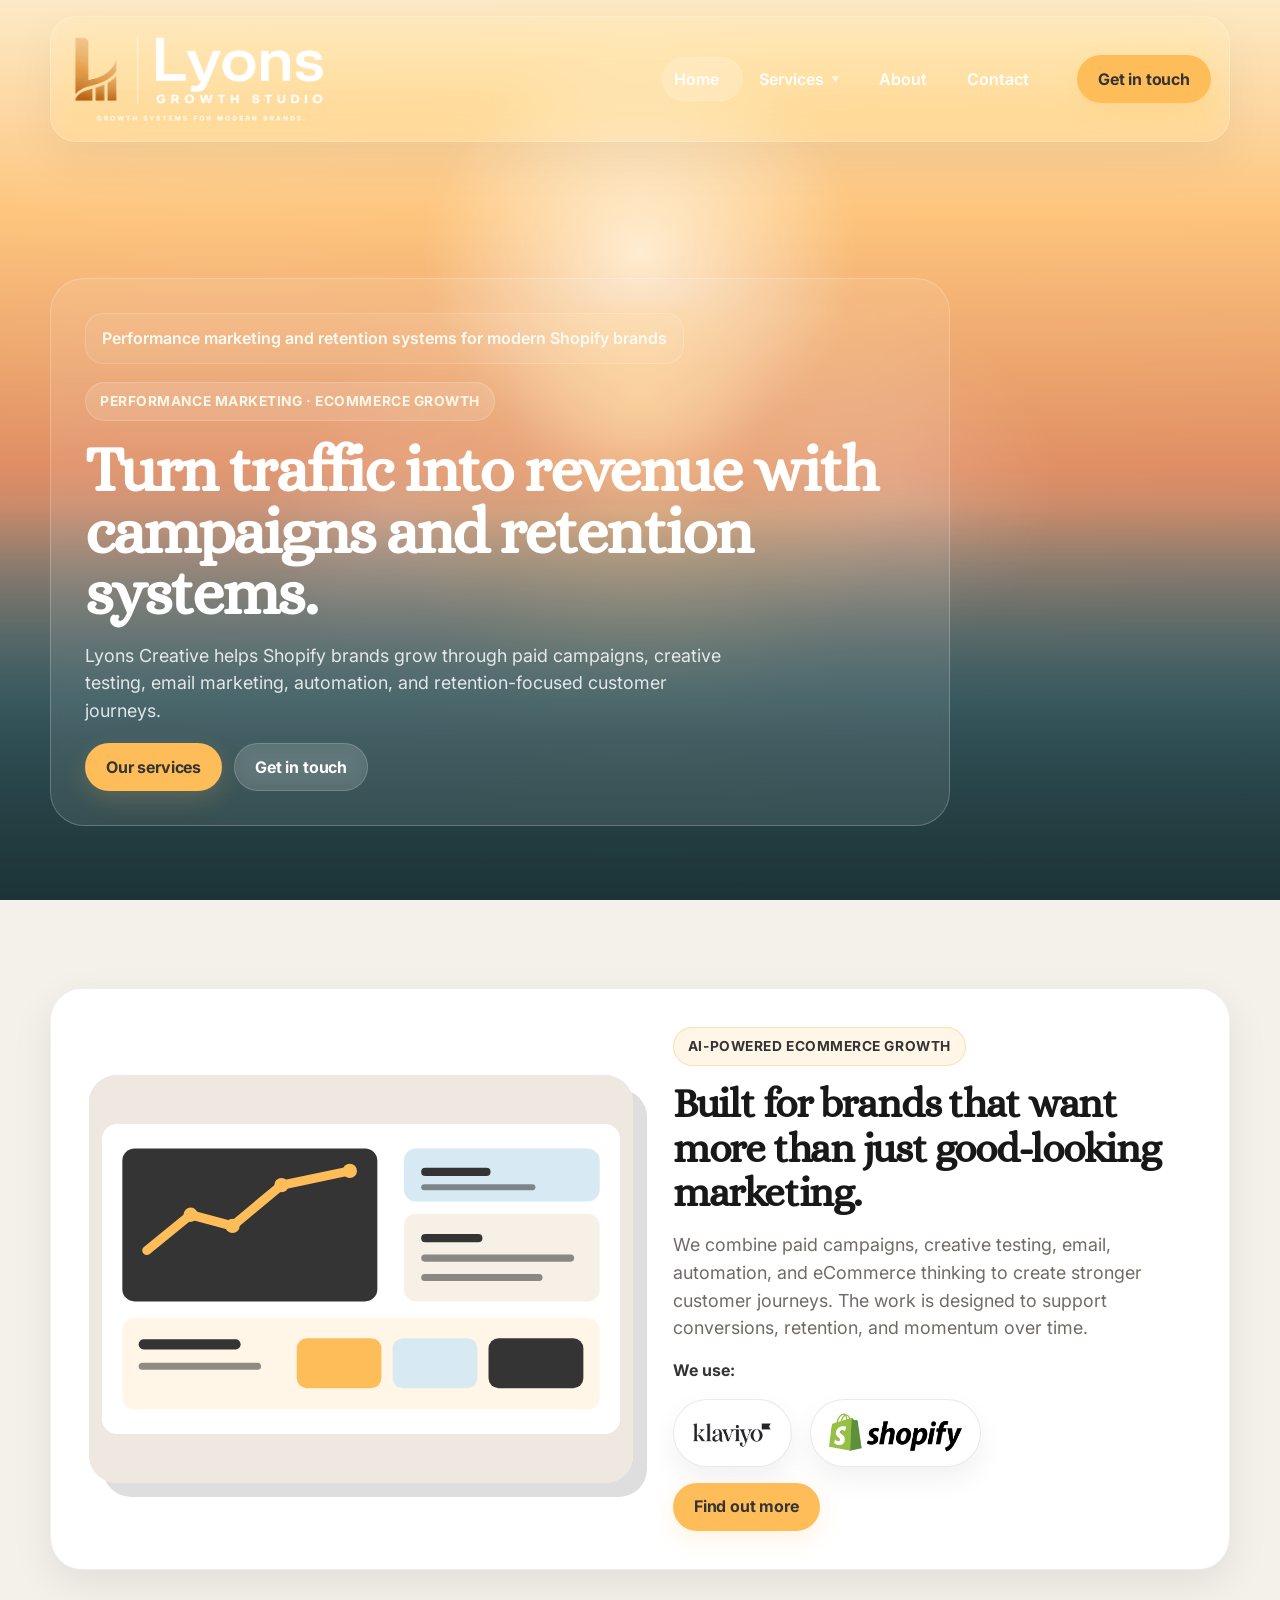
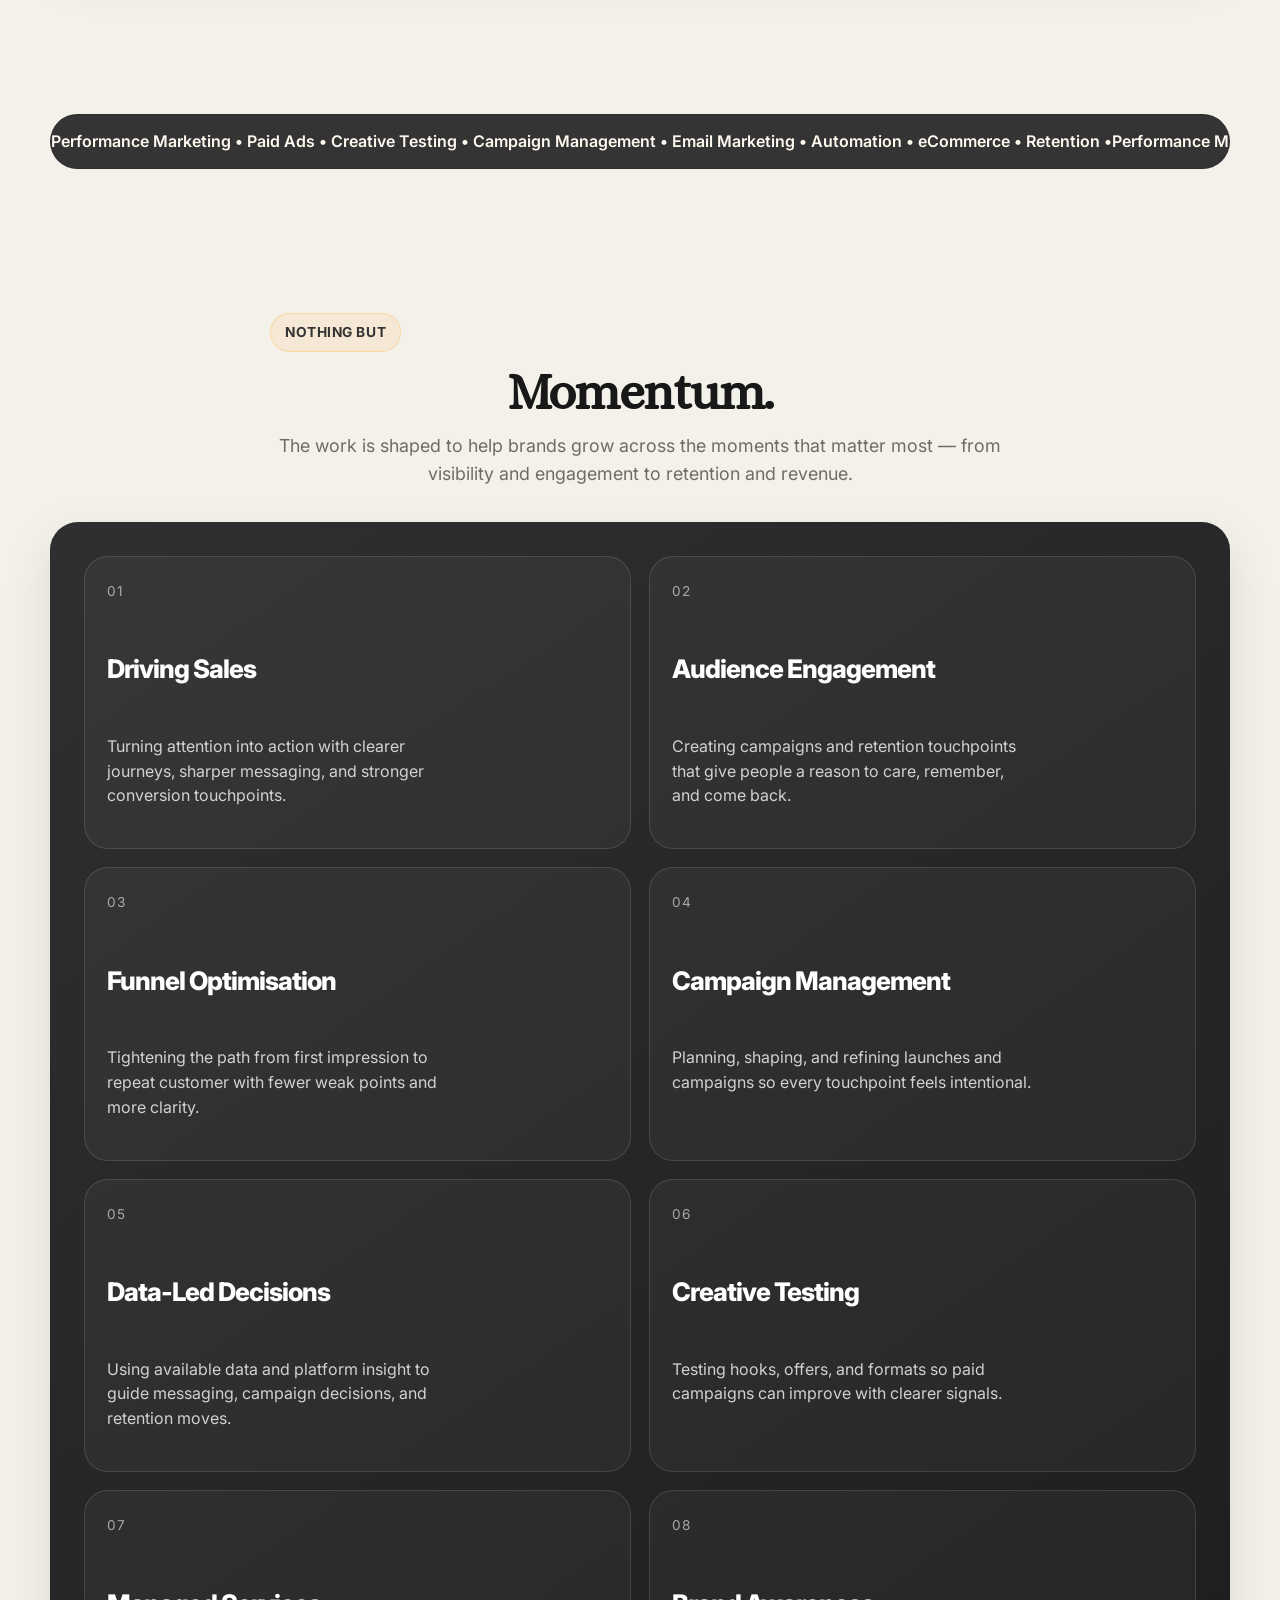
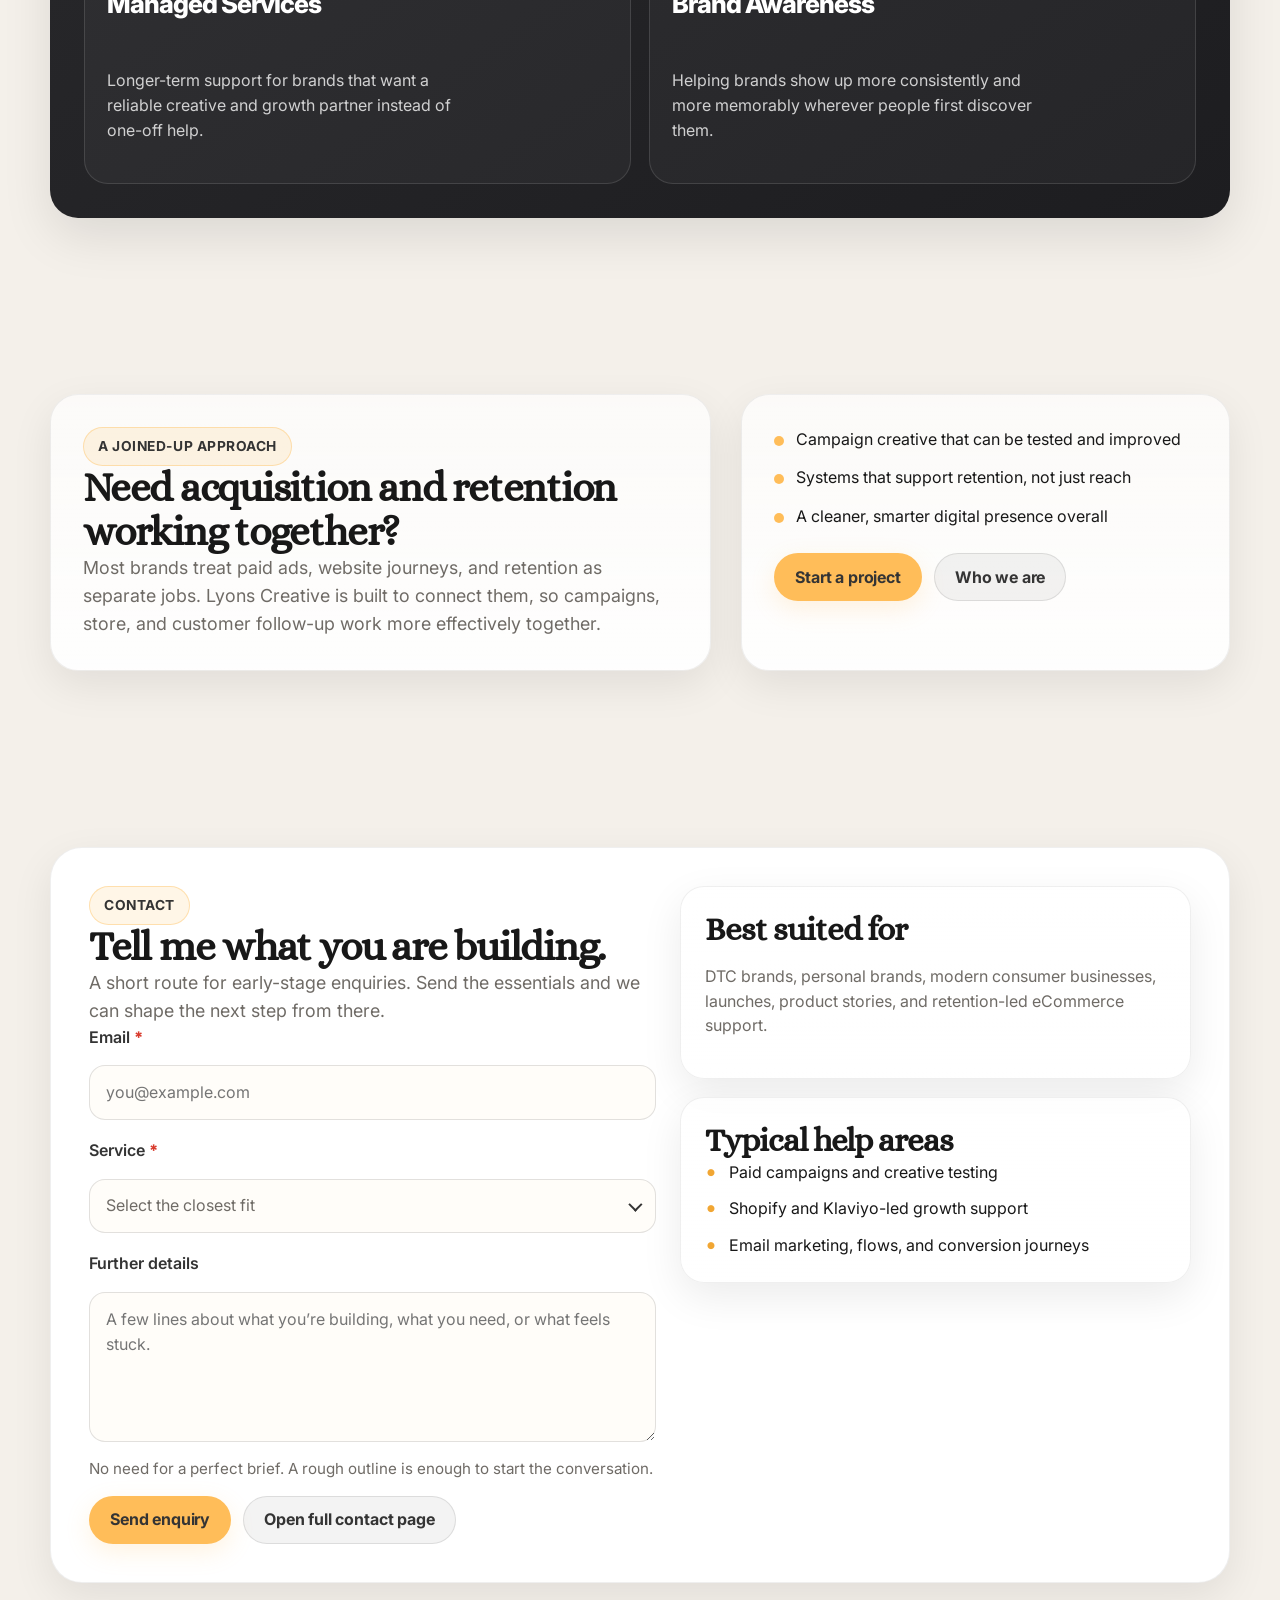
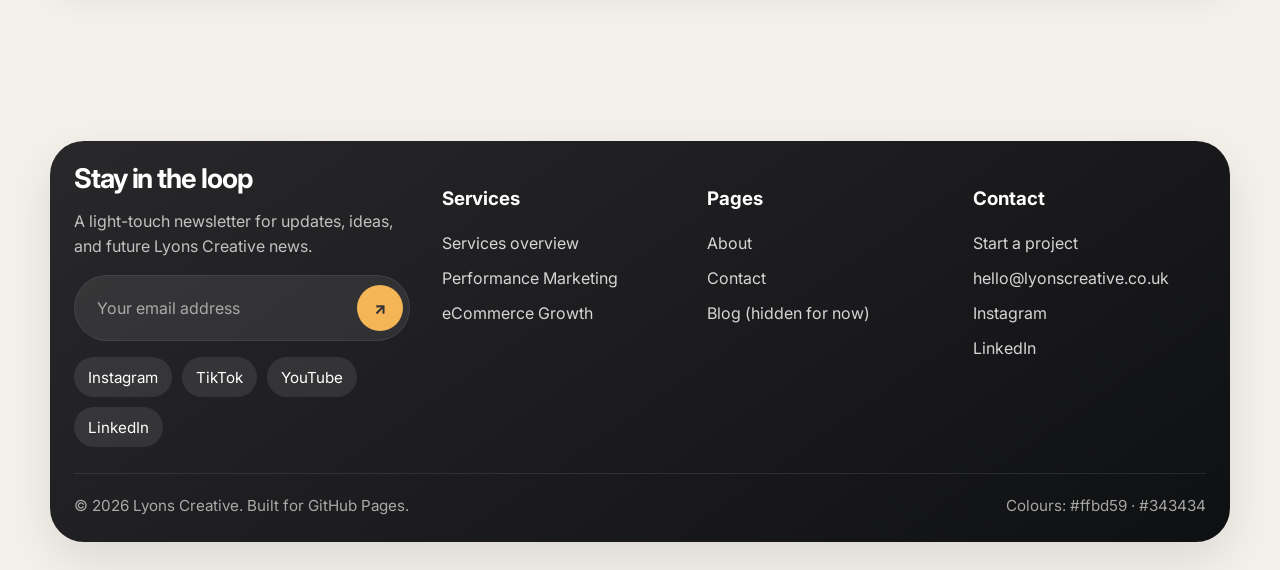
==== commit cd86722d: "Add files via upload" ====
--- a/index.html
+++ b/index.html
@@ -21,7 +21,7 @@
 <header class="site-header is-overlay">
   <div class="header-shell">
     <a class="brand" href="index.html" aria-label="Lyons Growth Studio home">
-      <img class="brand-logo brand-logo-full" src="assets/img/lyons-growth-logo-main.png" alt="Lyons Growth Studio">
+      <img class="brand-logo brand-logo-full" src="assets/img/lyons-growth-logo-main-white.png" alt="Lyons Growth Studio">
       <img class="brand-logo brand-logo-icon" src="assets/img/lyons-growth-icon.png" alt="Lyons Growth Studio icon">
     </a>
     <div class="nav-wrap">
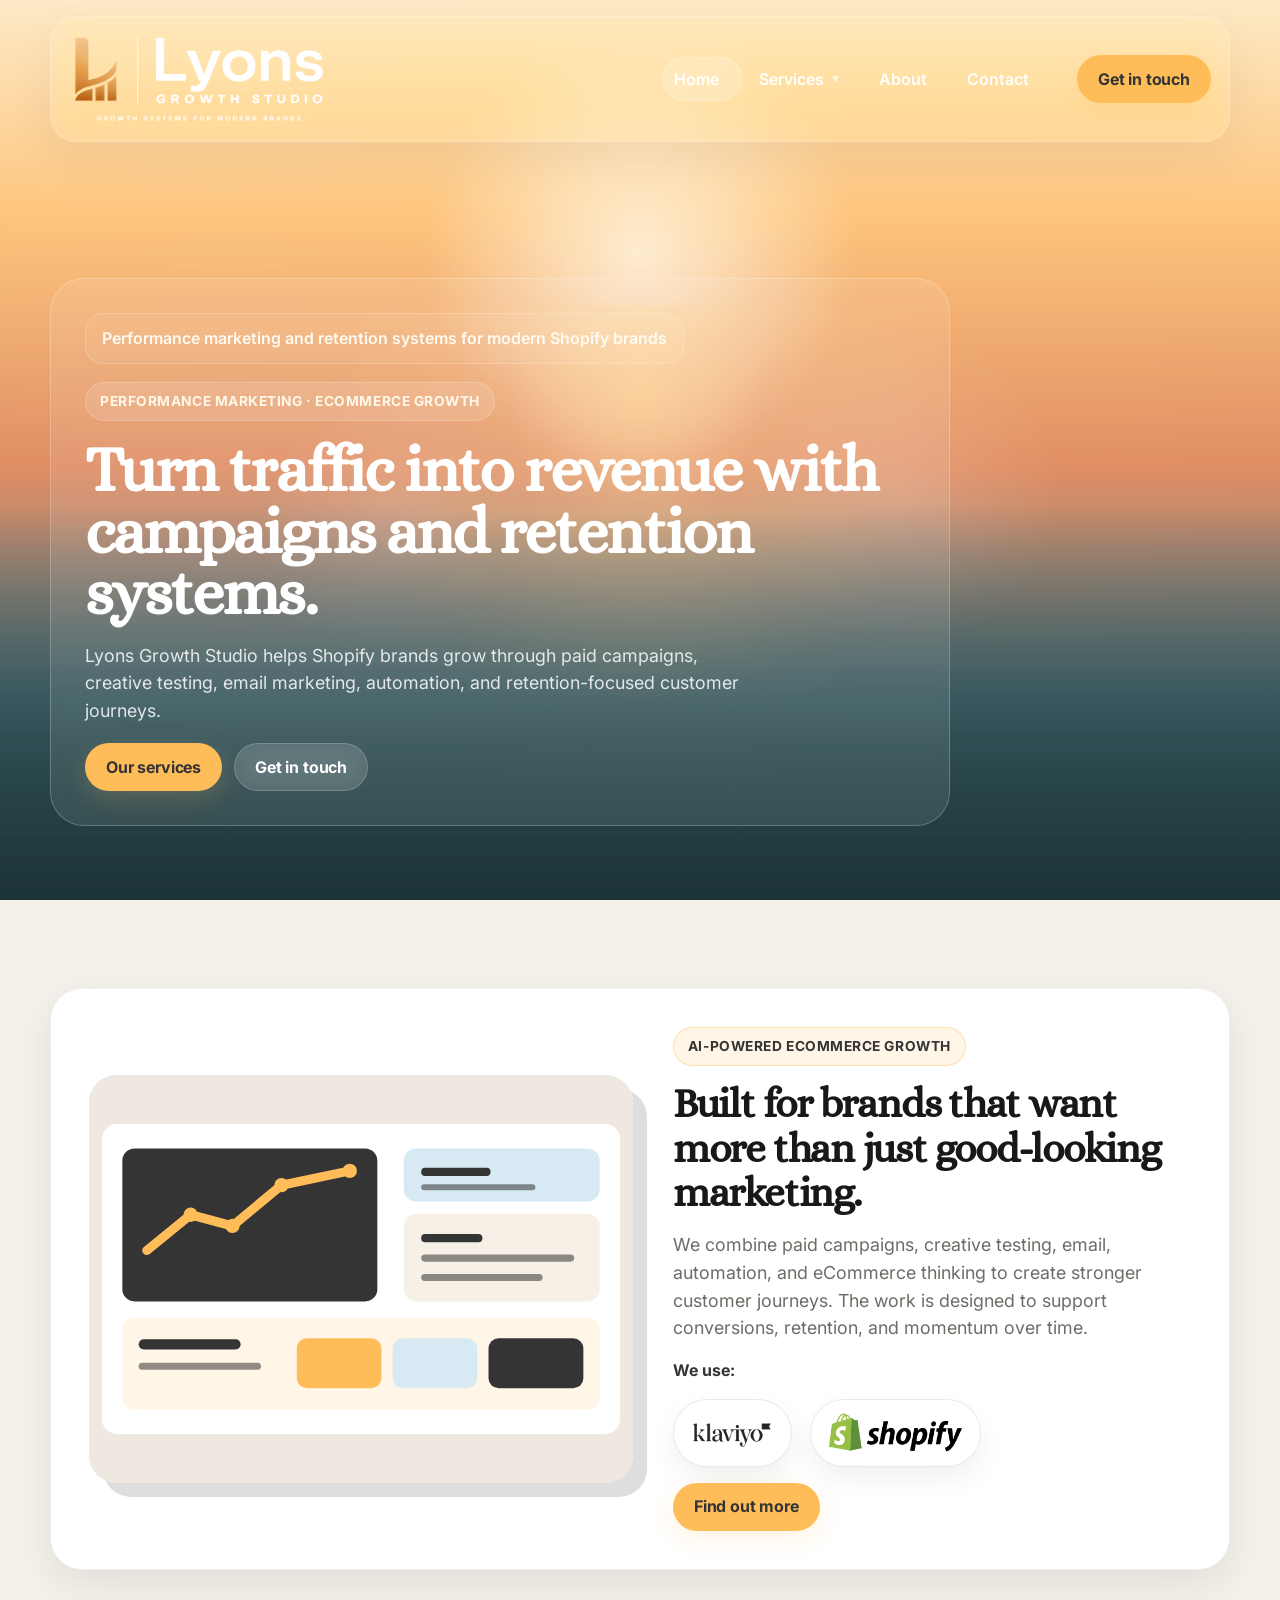
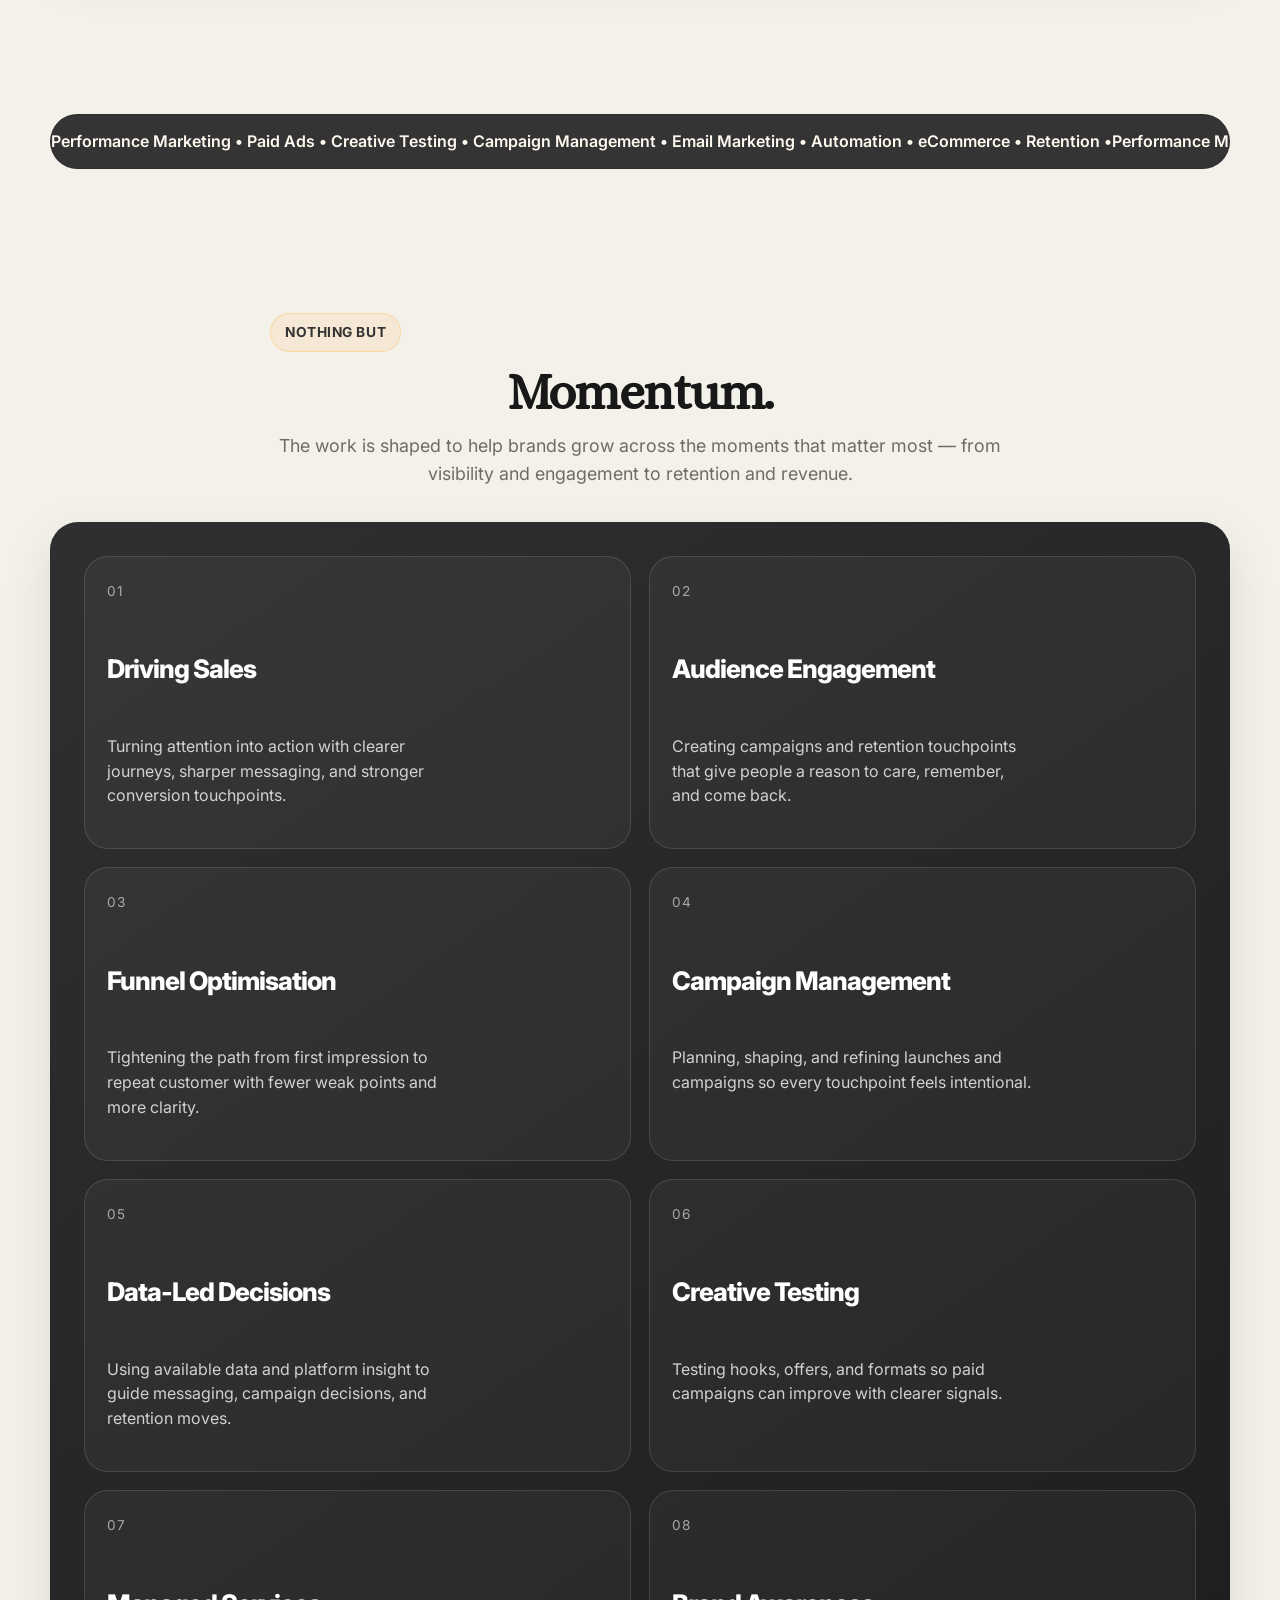
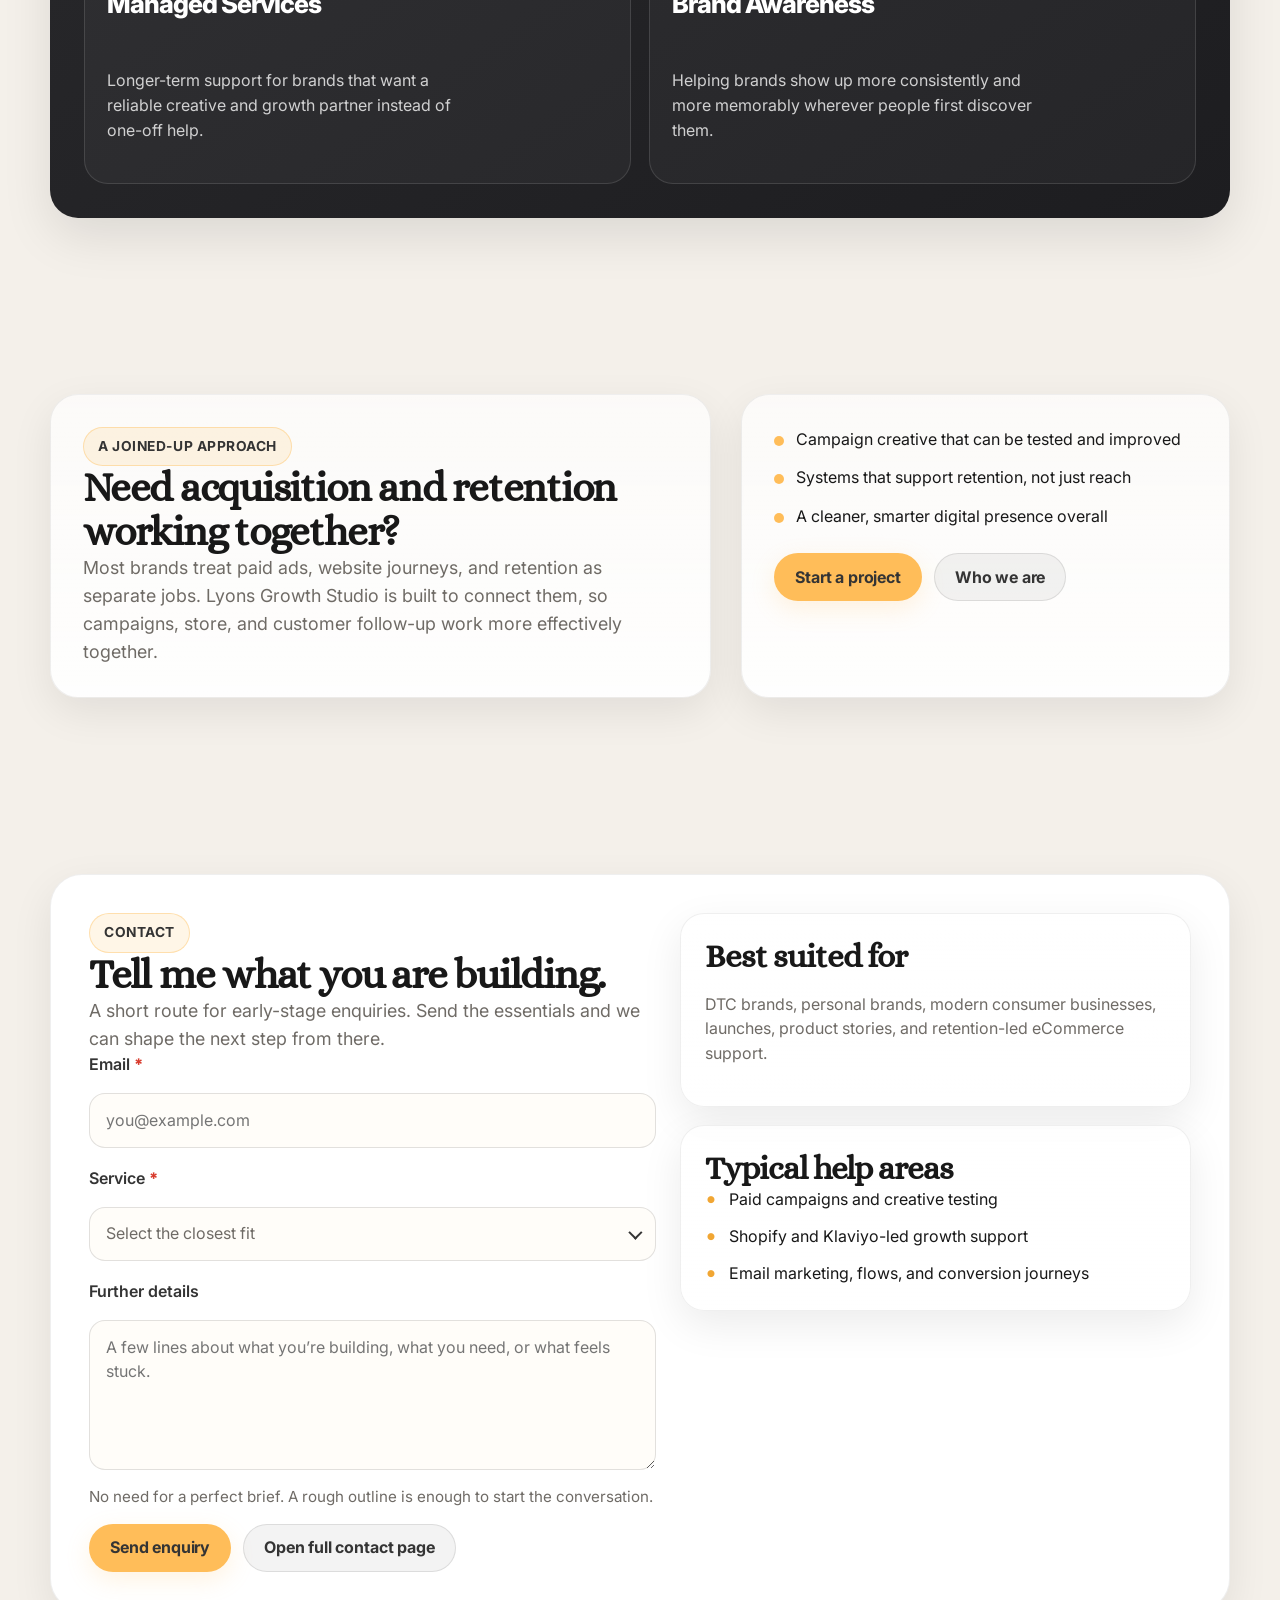
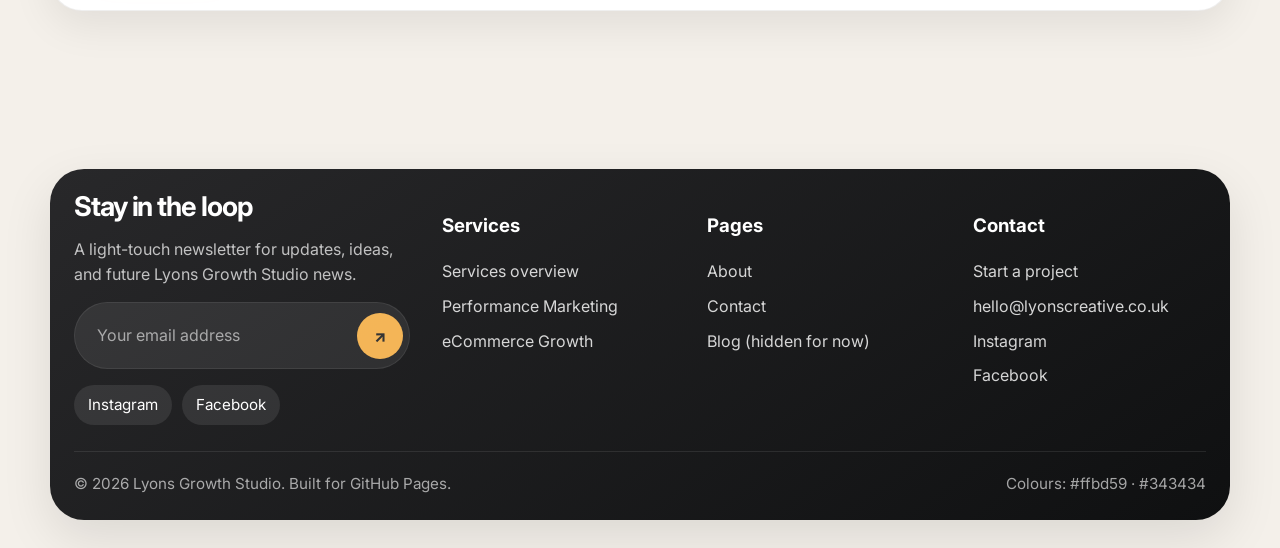
==== commit ae799df9: "Add files via upload" ====
--- a/index.html
+++ b/index.html
@@ -3,11 +3,11 @@
 <head>
   <meta charset="utf-8">
   <meta name="viewport" content="width=device-width, initial-scale=1">
-  <title>Lyons Creative | Performance Marketing & eCommerce Growth</title>
-  <meta name="description" content="Lyons Creative helps modern Shopify brands grow through paid campaigns, creative testing, and retention systems.">
+  <title>Lyons Growth Studio | Performance Marketing & eCommerce Growth</title>
+  <meta name="description" content="Lyons Growth Studio helps modern Shopify brands grow through paid campaigns, creative testing, and retention systems.">
   <meta name="theme-color" content="#ffbd59">
-  <meta property="og:title" content="Lyons Creative | Performance Marketing & eCommerce Growth">
-  <meta property="og:description" content="Lyons Creative helps modern Shopify brands grow through paid campaigns, creative testing, and retention systems.">
+  <meta property="og:title" content="Lyons Growth Studio | Performance Marketing & eCommerce Growth">
+  <meta property="og:description" content="Lyons Growth Studio helps modern Shopify brands grow through paid campaigns, creative testing, and retention systems.">
   <meta property="og:type" content="website">
   <link rel="stylesheet" href="assets/css/styles.css">
   <link rel="icon" href="assets/img/favicon.ico" sizes="any">
@@ -70,7 +70,7 @@
       <div class="hero-copy">
         <span class="eyebrow dark">Performance Marketing · eCommerce Growth</span>
         <h1 class="display is-light">Turn traffic into revenue with campaigns and retention systems.</h1>
-        <p class="lead">Lyons Creative helps Shopify brands grow through paid campaigns, creative testing, email marketing, automation, and retention-focused customer journeys.</p>
+        <p class="lead">Lyons Growth Studio helps Shopify brands grow through paid campaigns, creative testing, email marketing, automation, and retention-focused customer journeys.</p>
         <div class="btn-row">
           <a class="btn" href="services.html">Our services</a>
           <a class="btn ghost" href="contact.html">Get in touch</a>
@@ -229,7 +229,7 @@
       <div class="panel">
         <span class="eyebrow">A joined-up approach</span>
         <h2 class="title-lg">Need acquisition and retention working together?</h2>
-        <p class="lead">Most brands treat paid ads, website journeys, and retention as separate jobs. Lyons Creative is built to connect them, so campaigns, store, and customer follow-up work more effectively together.</p>
+        <p class="lead">Most brands treat paid ads, website journeys, and retention as separate jobs. Lyons Growth Studio is built to connect them, so campaigns, store, and customer follow-up work more effectively together.</p>
       </div>
       <div class="panel">
         <ul class="list-points">
@@ -255,7 +255,7 @@
           <h2 class="title-lg">Tell me what you are building.</h2>
           <p class="lead">A short route for early-stage enquiries. Send the essentials and we can shape the next step from there.</p>
           <form class="form-card contact-form ajax-form" style="padding:0; box-shadow:none; border:none; background:transparent;" action="https://formspree.io/f/xaqabnon" method="POST" data-ajax-form data-success-message="Thanks — your enquiry has been sent. I’ll come back to you soon.">
-            <input type="hidden" name="_subject" value="New homepage enquiry from Lyons Creative">
+            <input type="hidden" name="_subject" value="New homepage enquiry from Lyons Growth Studio">
             <div class="form-grid">
               <div class="field field-full floating-field">
                 <label for="home-email">Email <span class="required-star" aria-hidden="true">*</span></label>
@@ -320,18 +320,16 @@
     <div class="footer-grid">
       <div>
         <h2 class="footer-title">Stay in the loop</h2>
-        <p class="muted" style="color: rgba(255,255,255,.72); max-width: 38ch;">A light-touch newsletter for updates, ideas, and future Lyons Creative news.</p>
+        <p class="muted" style="color: rgba(255,255,255,.72); max-width: 38ch;">A light-touch newsletter for updates, ideas, and future Lyons Growth Studio news.</p>
         <form class="newsletter ajax-form" action="https://formspree.io/f/mpqkbgpd" method="POST" data-ajax-form data-success-message="Thanks — you’re on the list.">
-          <input type="hidden" name="_subject" value="New newsletter signup from Lyons Creative">
+          <input type="hidden" name="_subject" value="New newsletter signup from Lyons Growth Studio">
           <input type="email" name="email" placeholder="Your email address" aria-label="Email address for newsletter" required>
           <button type="submit" aria-label="Submit newsletter form">↗</button>
         </form>
         <div class="form-status newsletter-status" role="status" aria-live="polite"></div>
         <div class="social-row">
-          <a class="social-link" href="https://www.instagram.com" target="_blank" rel="noreferrer">Instagram</a>
-          <a class="social-link" href="https://www.tiktok.com" target="_blank" rel="noreferrer">TikTok</a>
-          <a class="social-link" href="https://www.youtube.com" target="_blank" rel="noreferrer">YouTube</a>
-          <a class="social-link" href="https://www.linkedin.com" target="_blank" rel="noreferrer">LinkedIn</a>
+          <a class="social-link" href="https://www.instagram.com/lyonsgrowthstudio/" target="_blank" rel="noreferrer">Instagram</a>
+          <a class="social-link" href="https://www.facebook.com/LyonsGrowthStudio/" target="_blank" rel="noreferrer">Facebook</a>
         </div>
       </div>
       <div>
@@ -355,13 +353,13 @@
         <ul class="footer-list">
           <li><a href="contact.html">Start a project</a></li>
           <li><a href="mailto:hello@lyonscreative.co.uk">hello@lyonscreative.co.uk</a></li>
-          <li><a href="https://www.instagram.com" target="_blank" rel="noreferrer">Instagram</a></li>
-          <li><a href="https://www.linkedin.com" target="_blank" rel="noreferrer">LinkedIn</a></li>
+          <li><a href="https://www.instagram.com/lyonsgrowthstudio/" target="_blank" rel="noreferrer">Instagram</a></li>
+          <li><a href="https://www.facebook.com/LyonsGrowthStudio/" target="_blank" rel="noreferrer">Facebook</a></li>
         </ul>
       </div>
     </div>
     <div class="footer-bottom">
-      <span>© <span data-year></span> Lyons Creative. Built for GitHub Pages.</span>
+      <span>© <span data-year></span> Lyons Growth Studio. Built for GitHub Pages.</span>
       <span>Colours: #ffbd59 · #343434</span>
     </div>
   </div>
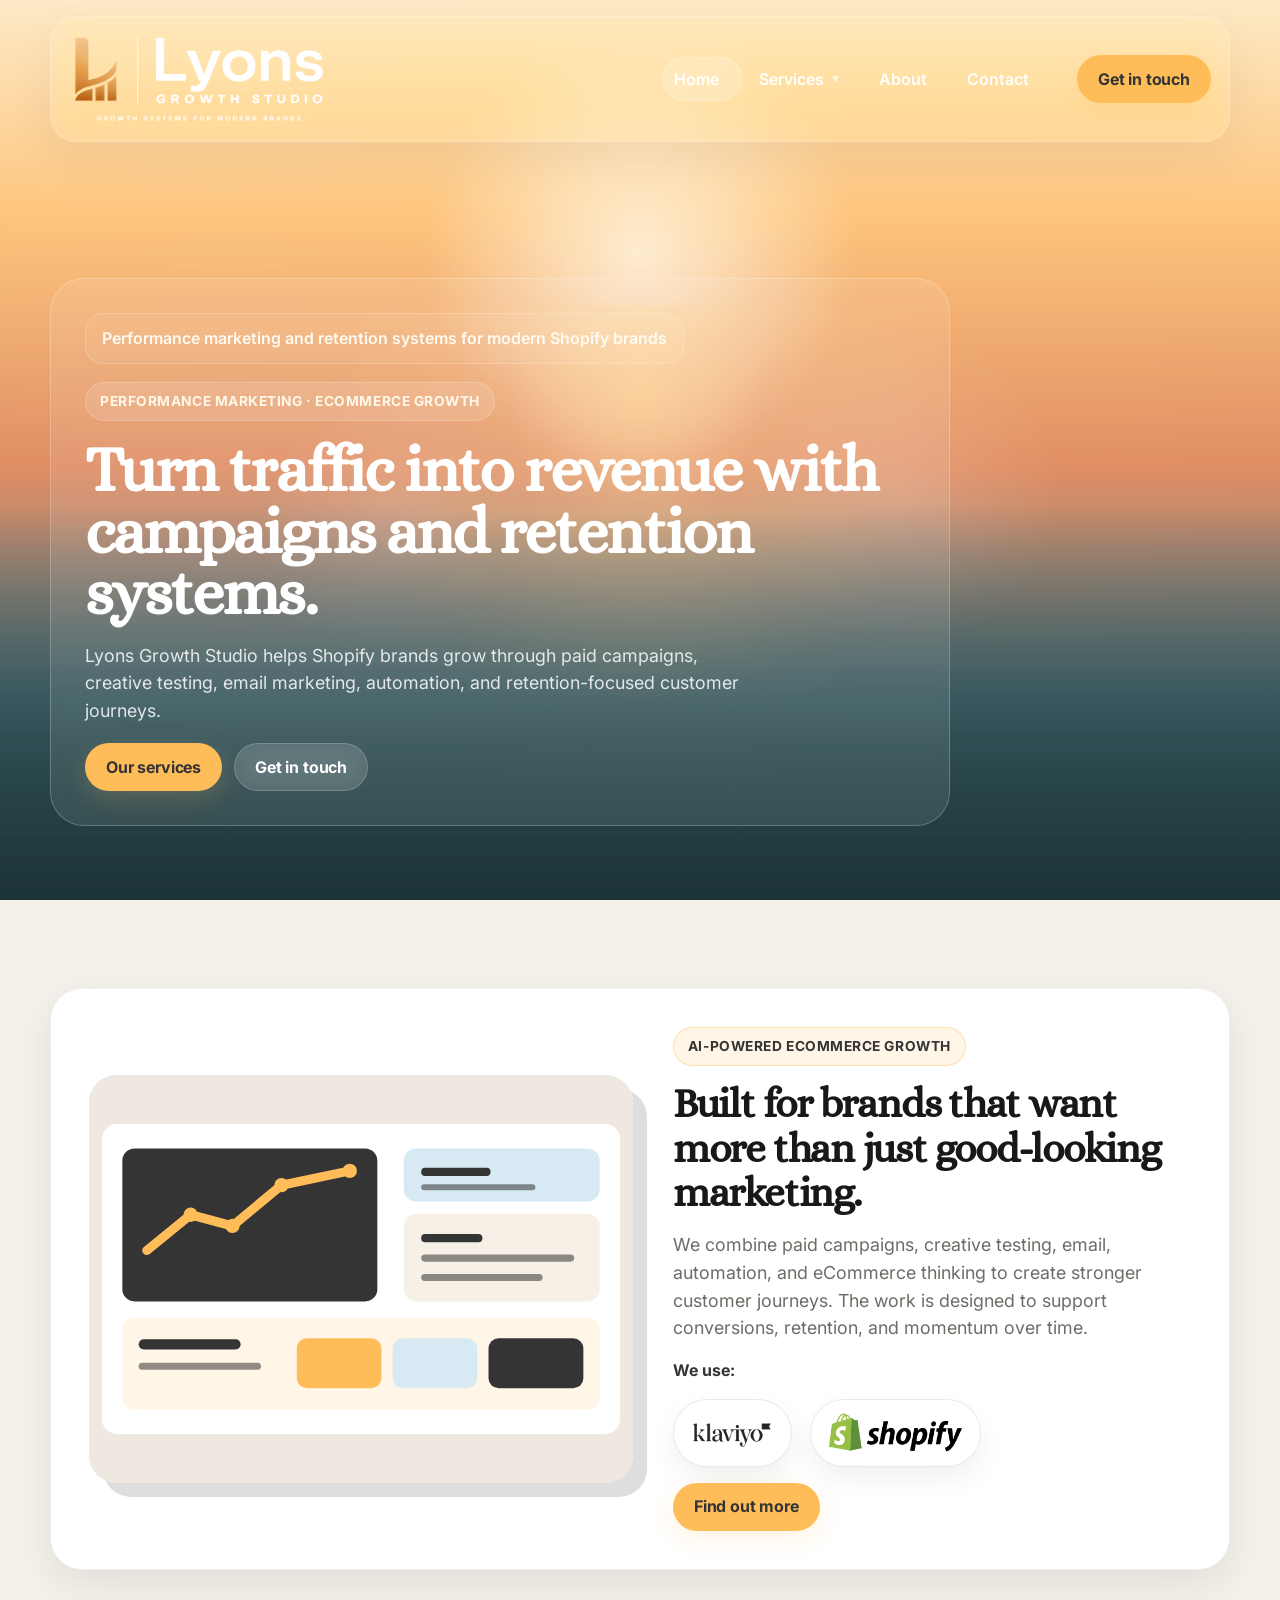
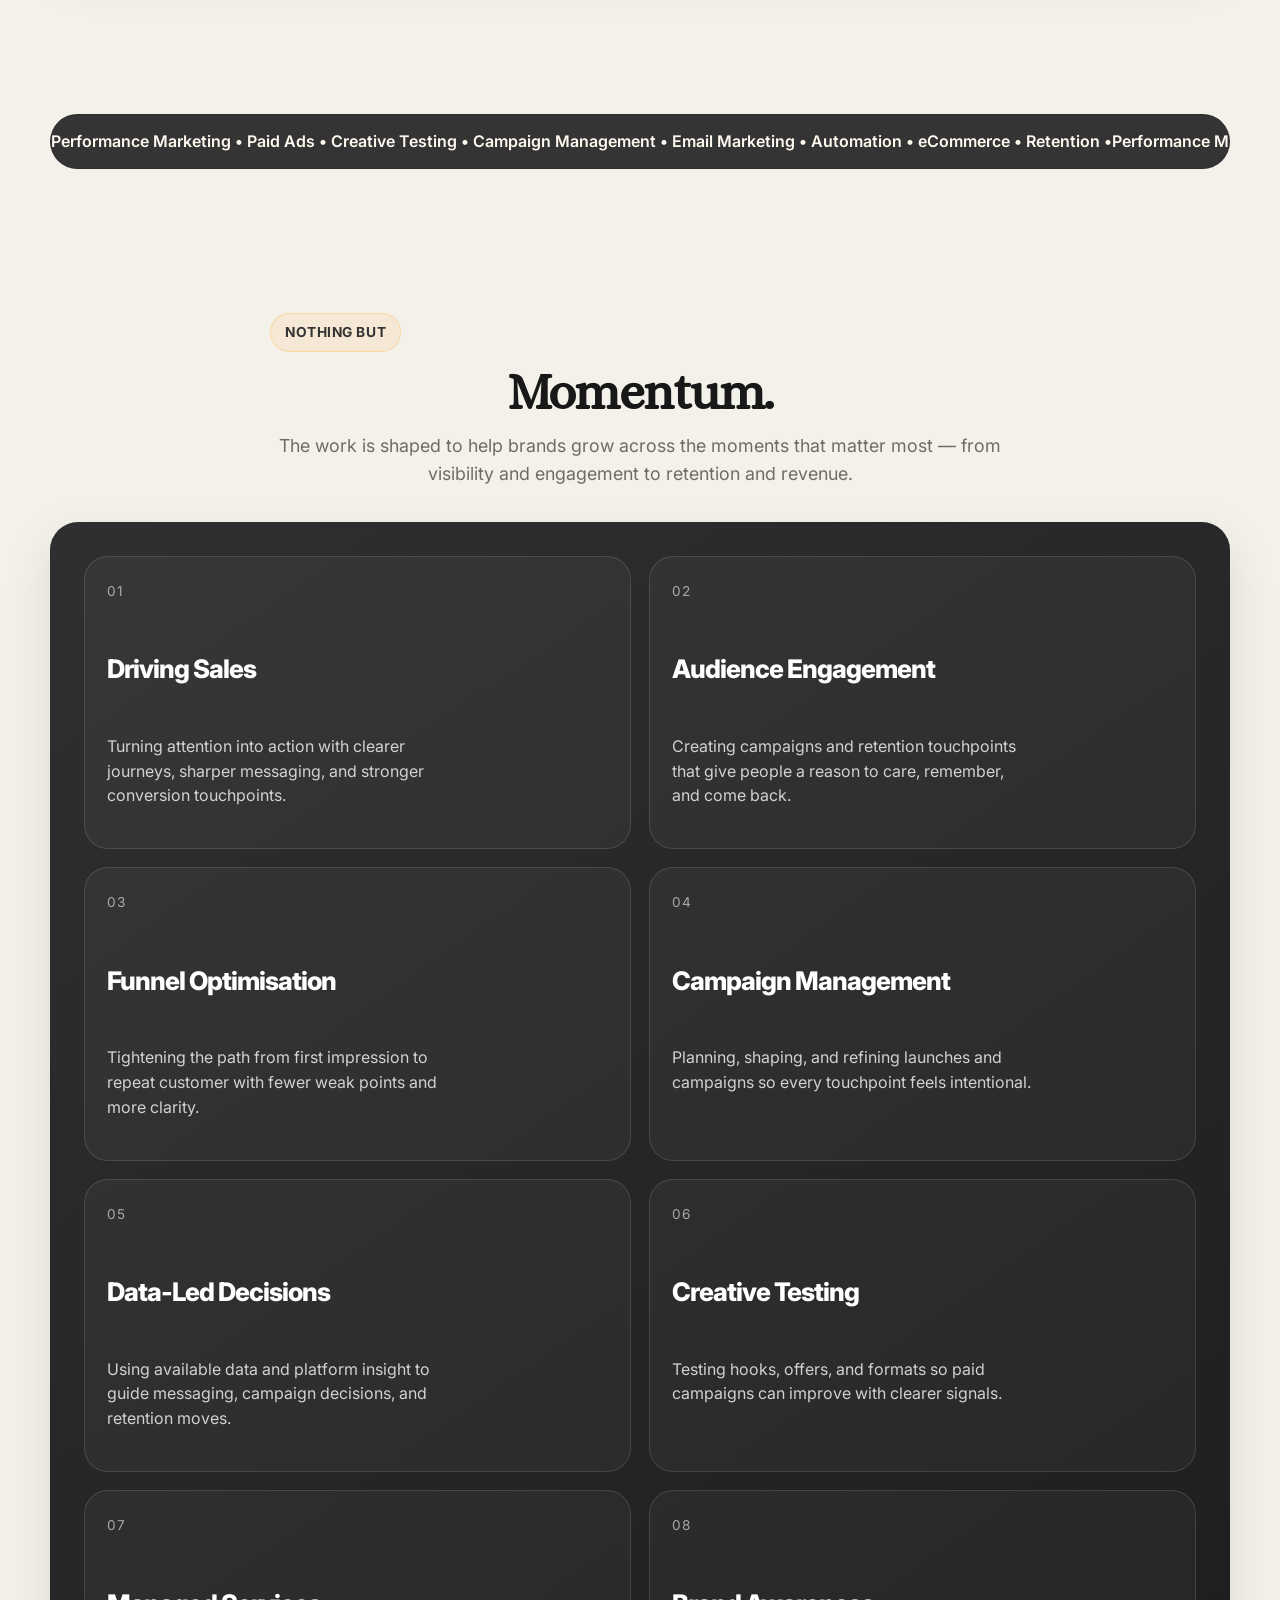
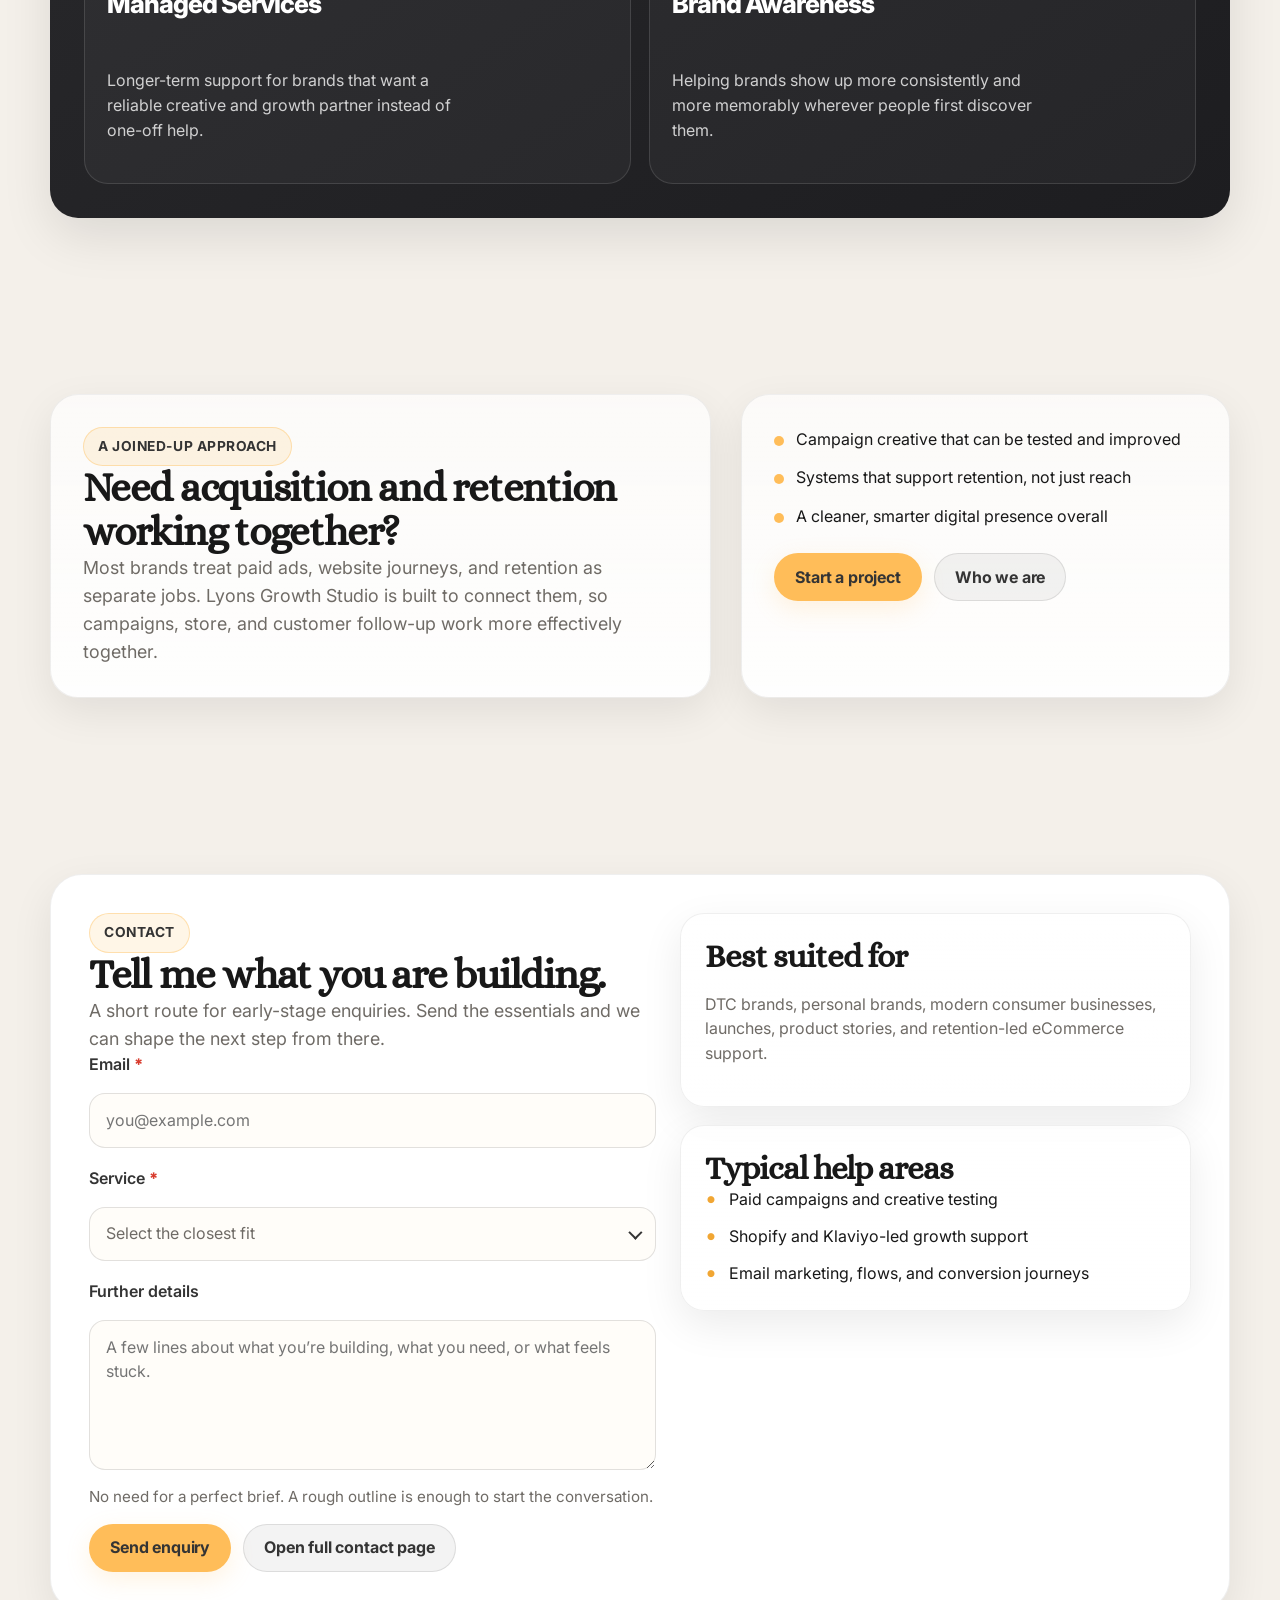
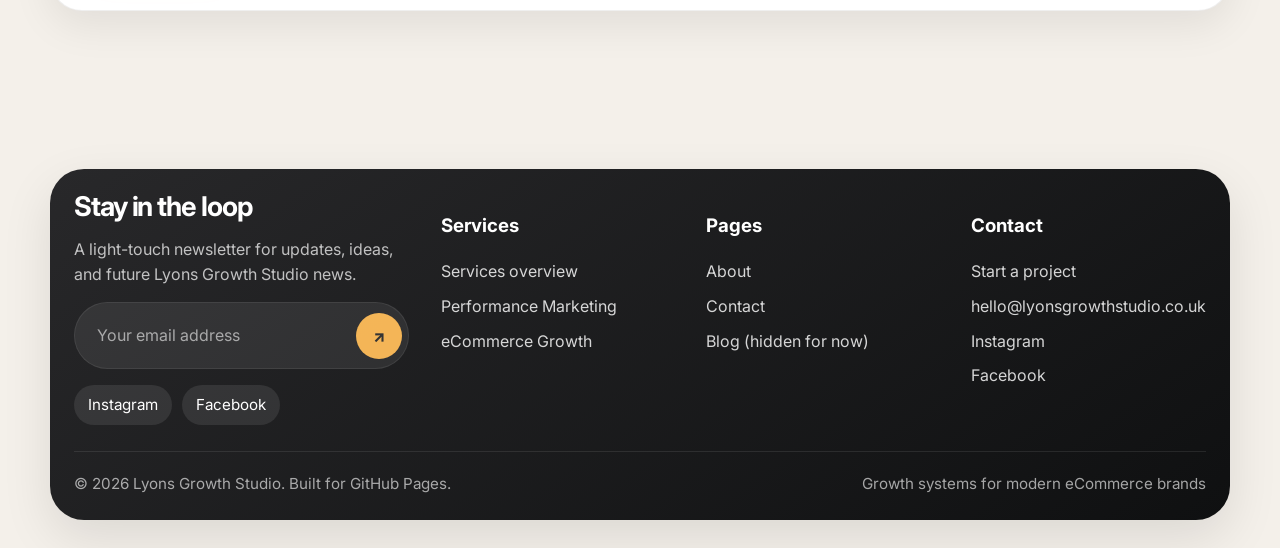
==== commit ded2f0a5: "Add files via upload" ====
--- a/index.html
+++ b/index.html
@@ -352,7 +352,7 @@
         <h3>Contact</h3>
         <ul class="footer-list">
           <li><a href="contact.html">Start a project</a></li>
-          <li><a href="mailto:hello@lyonscreative.co.uk">hello@lyonscreative.co.uk</a></li>
+          <li><a href="mailto:hello@lyonsgrowthstudio.co.uk">hello@lyonsgrowthstudio.co.uk</a></li>
           <li><a href="https://www.instagram.com/lyonsgrowthstudio/" target="_blank" rel="noreferrer">Instagram</a></li>
           <li><a href="https://www.facebook.com/LyonsGrowthStudio/" target="_blank" rel="noreferrer">Facebook</a></li>
         </ul>
@@ -360,7 +360,7 @@
     </div>
     <div class="footer-bottom">
       <span>© <span data-year></span> Lyons Growth Studio. Built for GitHub Pages.</span>
-      <span>Colours: #ffbd59 · #343434</span>
+      <span>Growth systems for modern eCommerce brands</span>
     </div>
   </div>
 </footer>
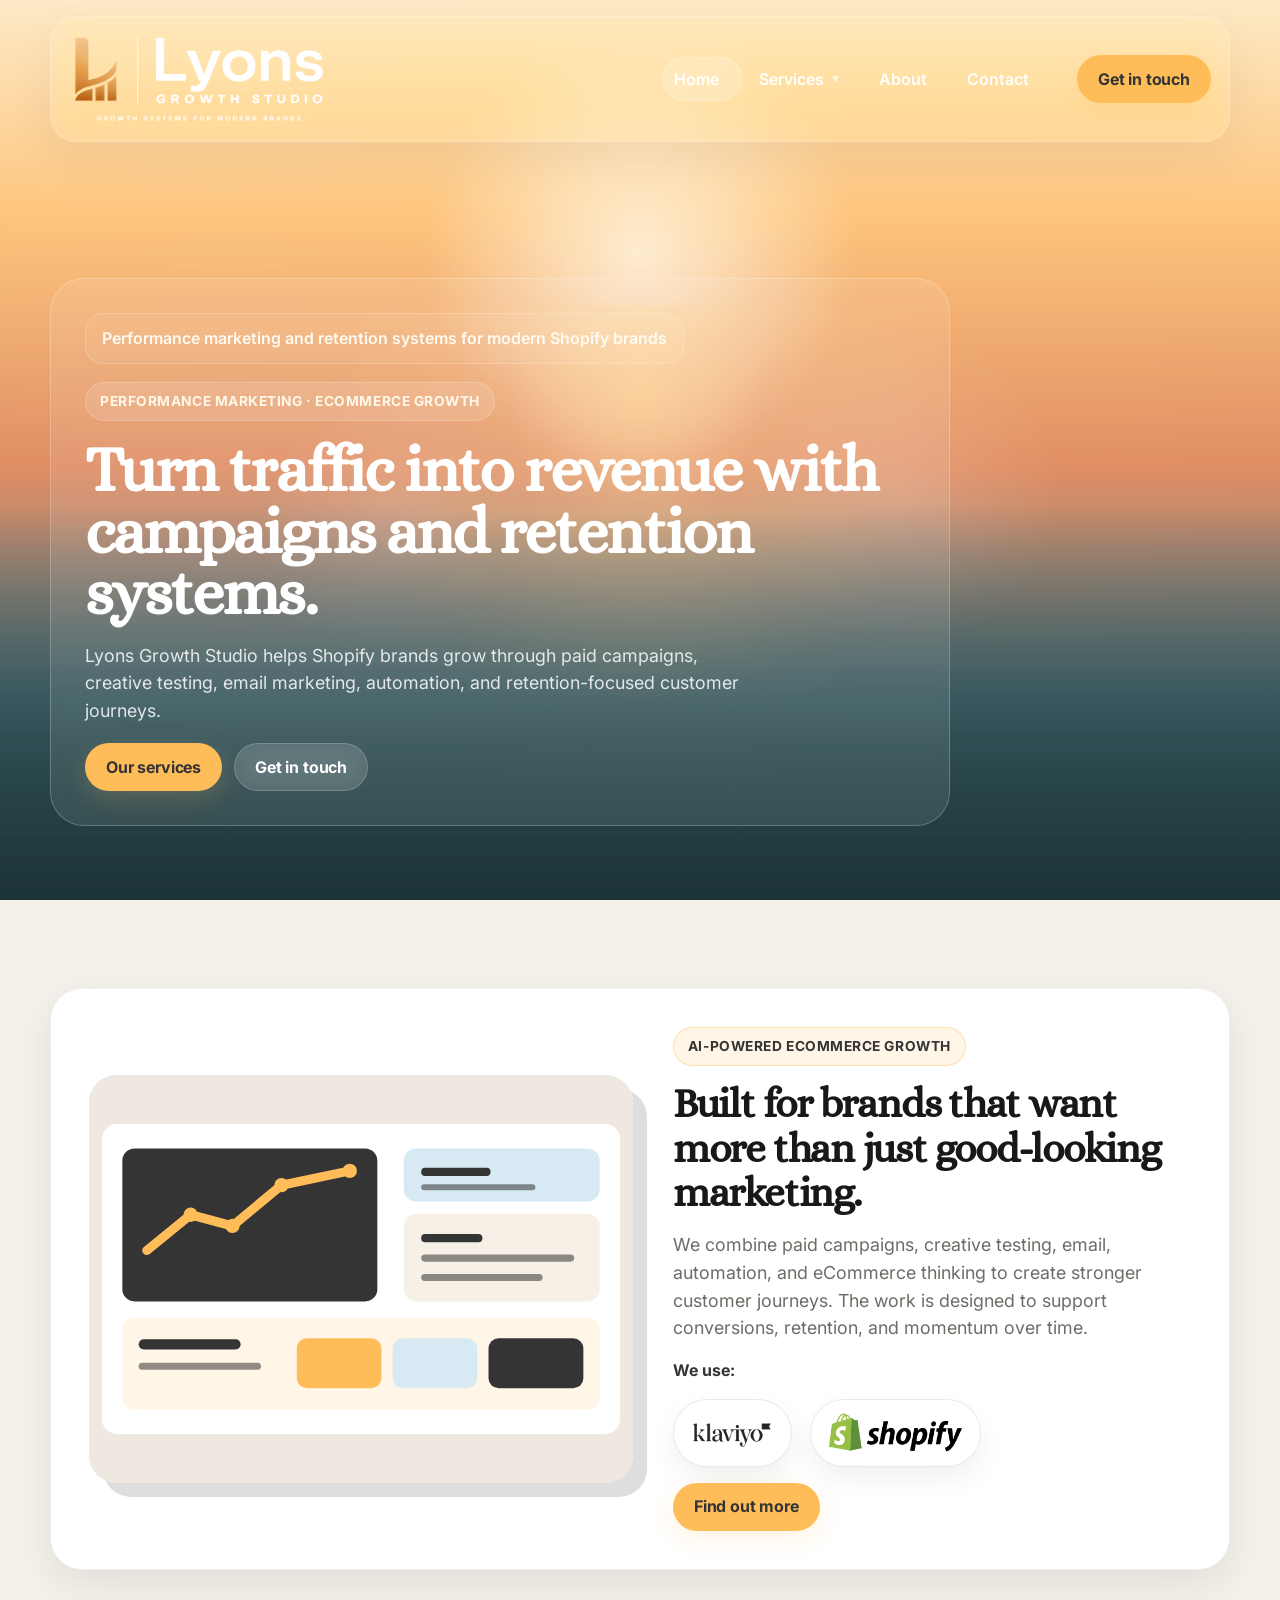
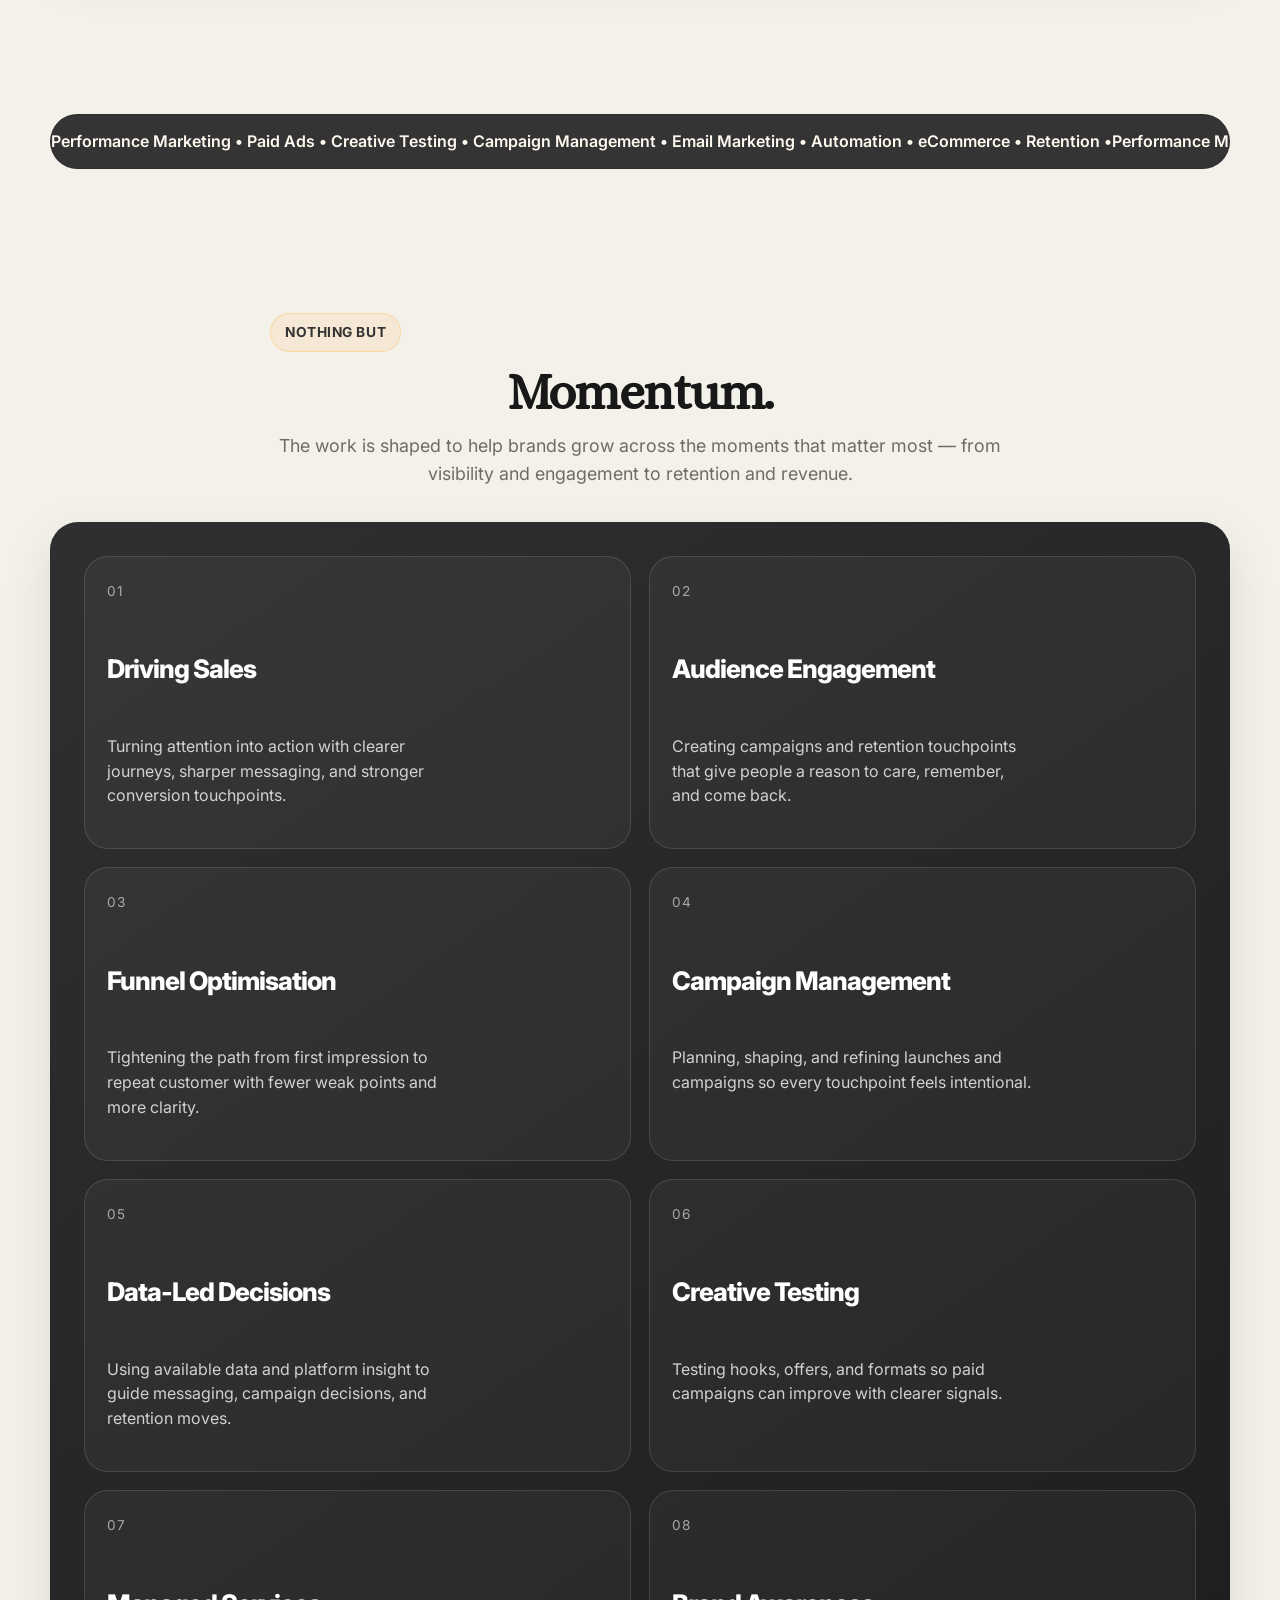
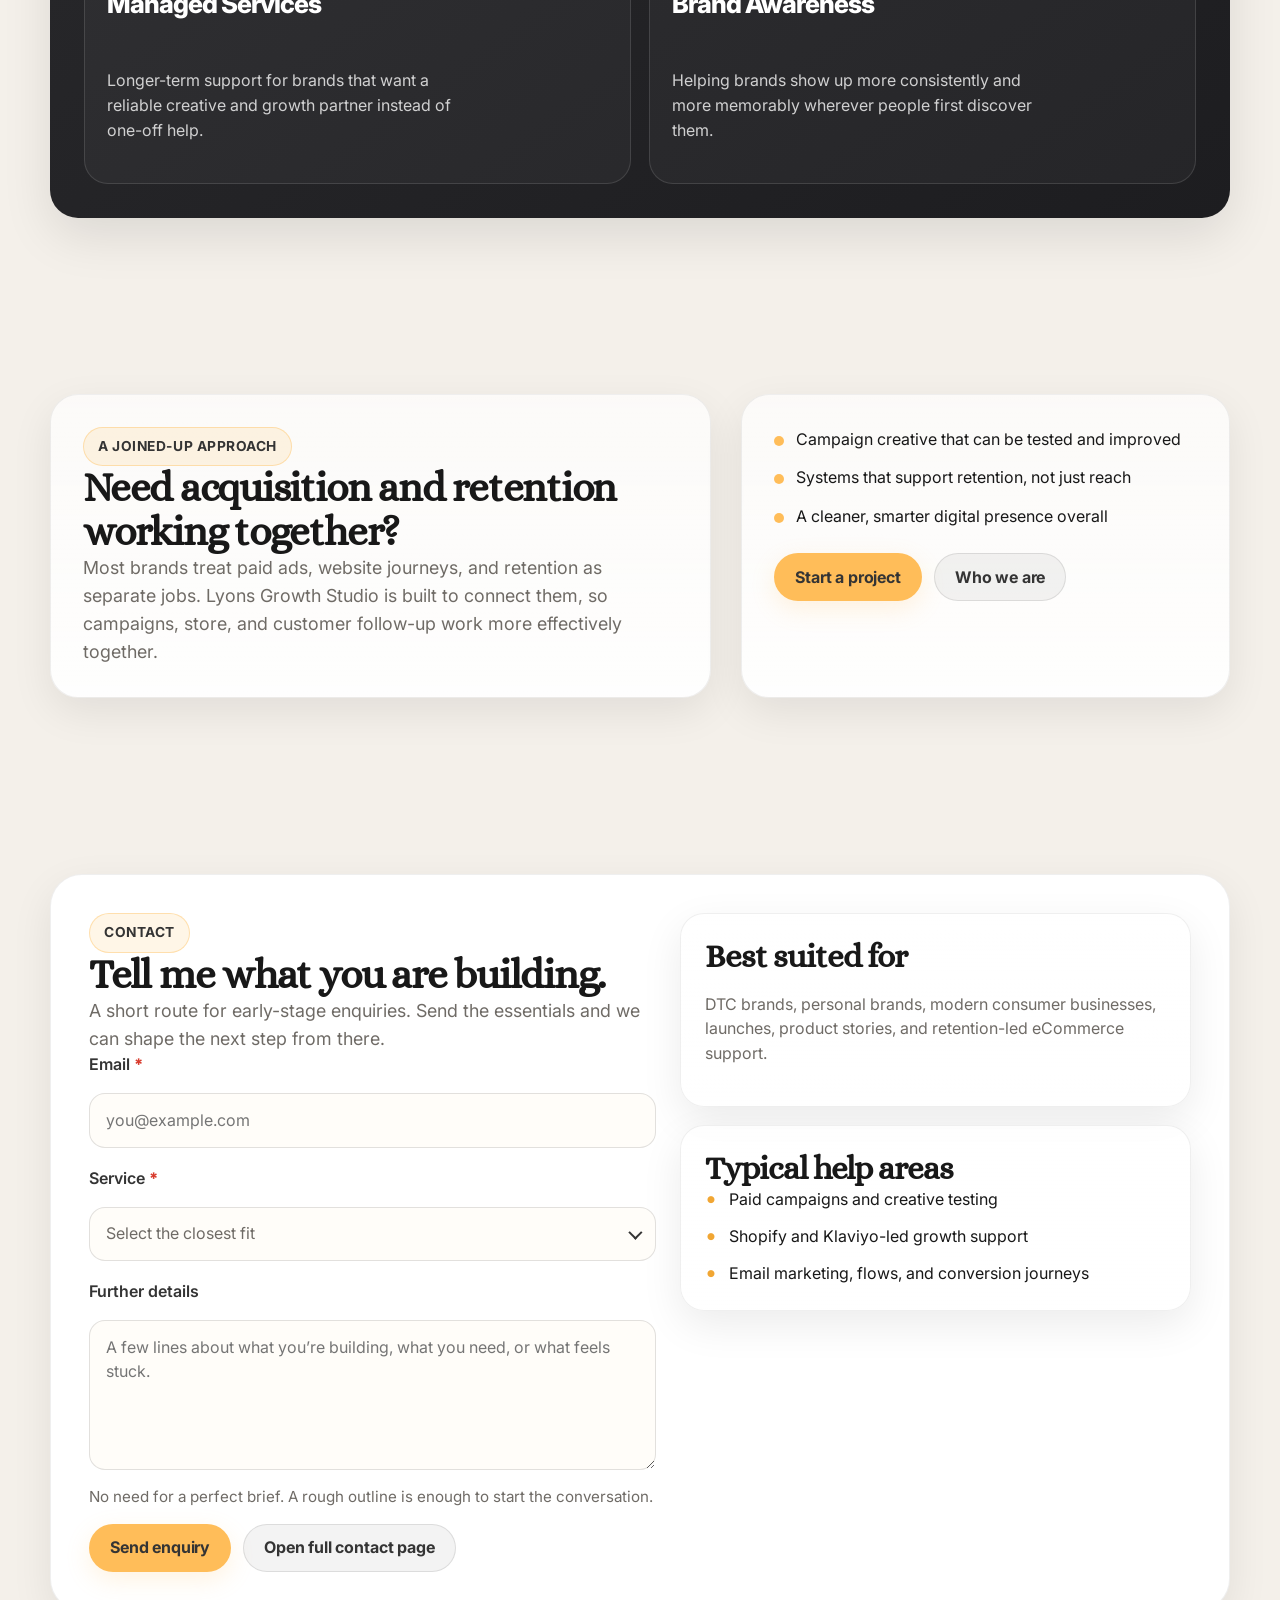
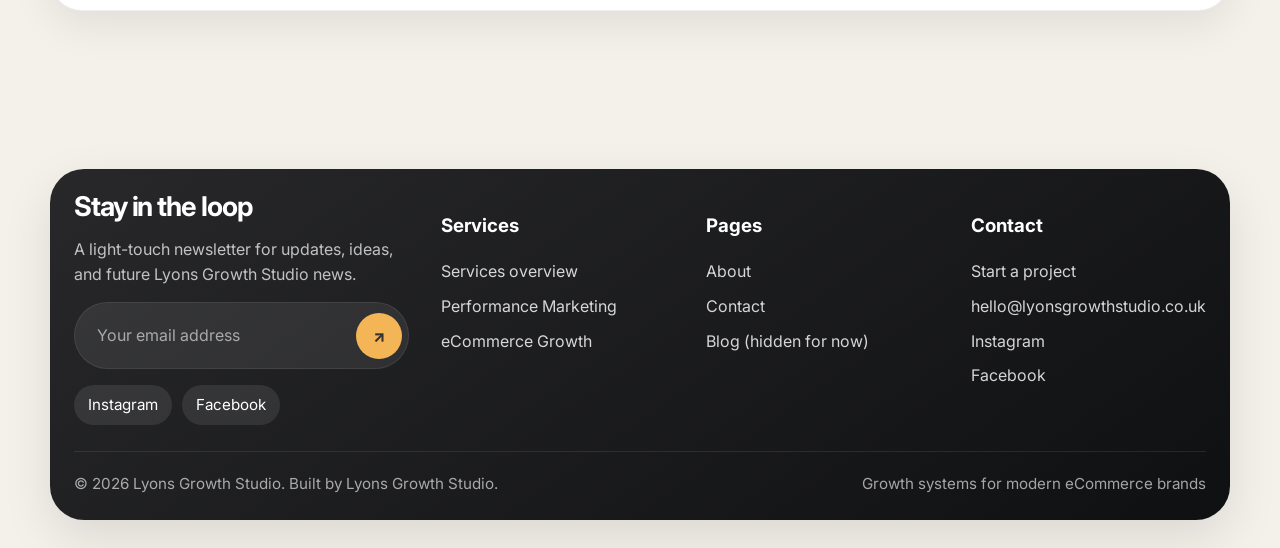
==== commit 7c48d70f: "Add files via upload" ====
--- a/index.html
+++ b/index.html
@@ -9,6 +9,8 @@
   <meta property="og:title" content="Lyons Growth Studio | Performance Marketing & eCommerce Growth">
   <meta property="og:description" content="Lyons Growth Studio helps modern Shopify brands grow through paid campaigns, creative testing, and retention systems.">
   <meta property="og:type" content="website">
+  <link rel="canonical" href="https://lyonsgrowthstudio.co.uk/">
+  <meta property="og:url" content="https://lyonsgrowthstudio.co.uk/">
   <link rel="stylesheet" href="assets/css/styles.css">
   <link rel="icon" href="assets/img/favicon.ico" sizes="any">
   <link rel="icon" href="assets/img/favicon.png" type="image/png">
@@ -359,7 +361,7 @@
       </div>
     </div>
     <div class="footer-bottom">
-      <span>© <span data-year></span> Lyons Growth Studio. Built for GitHub Pages.</span>
+      <span>© <span data-year></span> Lyons Growth Studio. Built by Lyons Growth Studio.</span>
       <span>Growth systems for modern eCommerce brands</span>
     </div>
   </div>
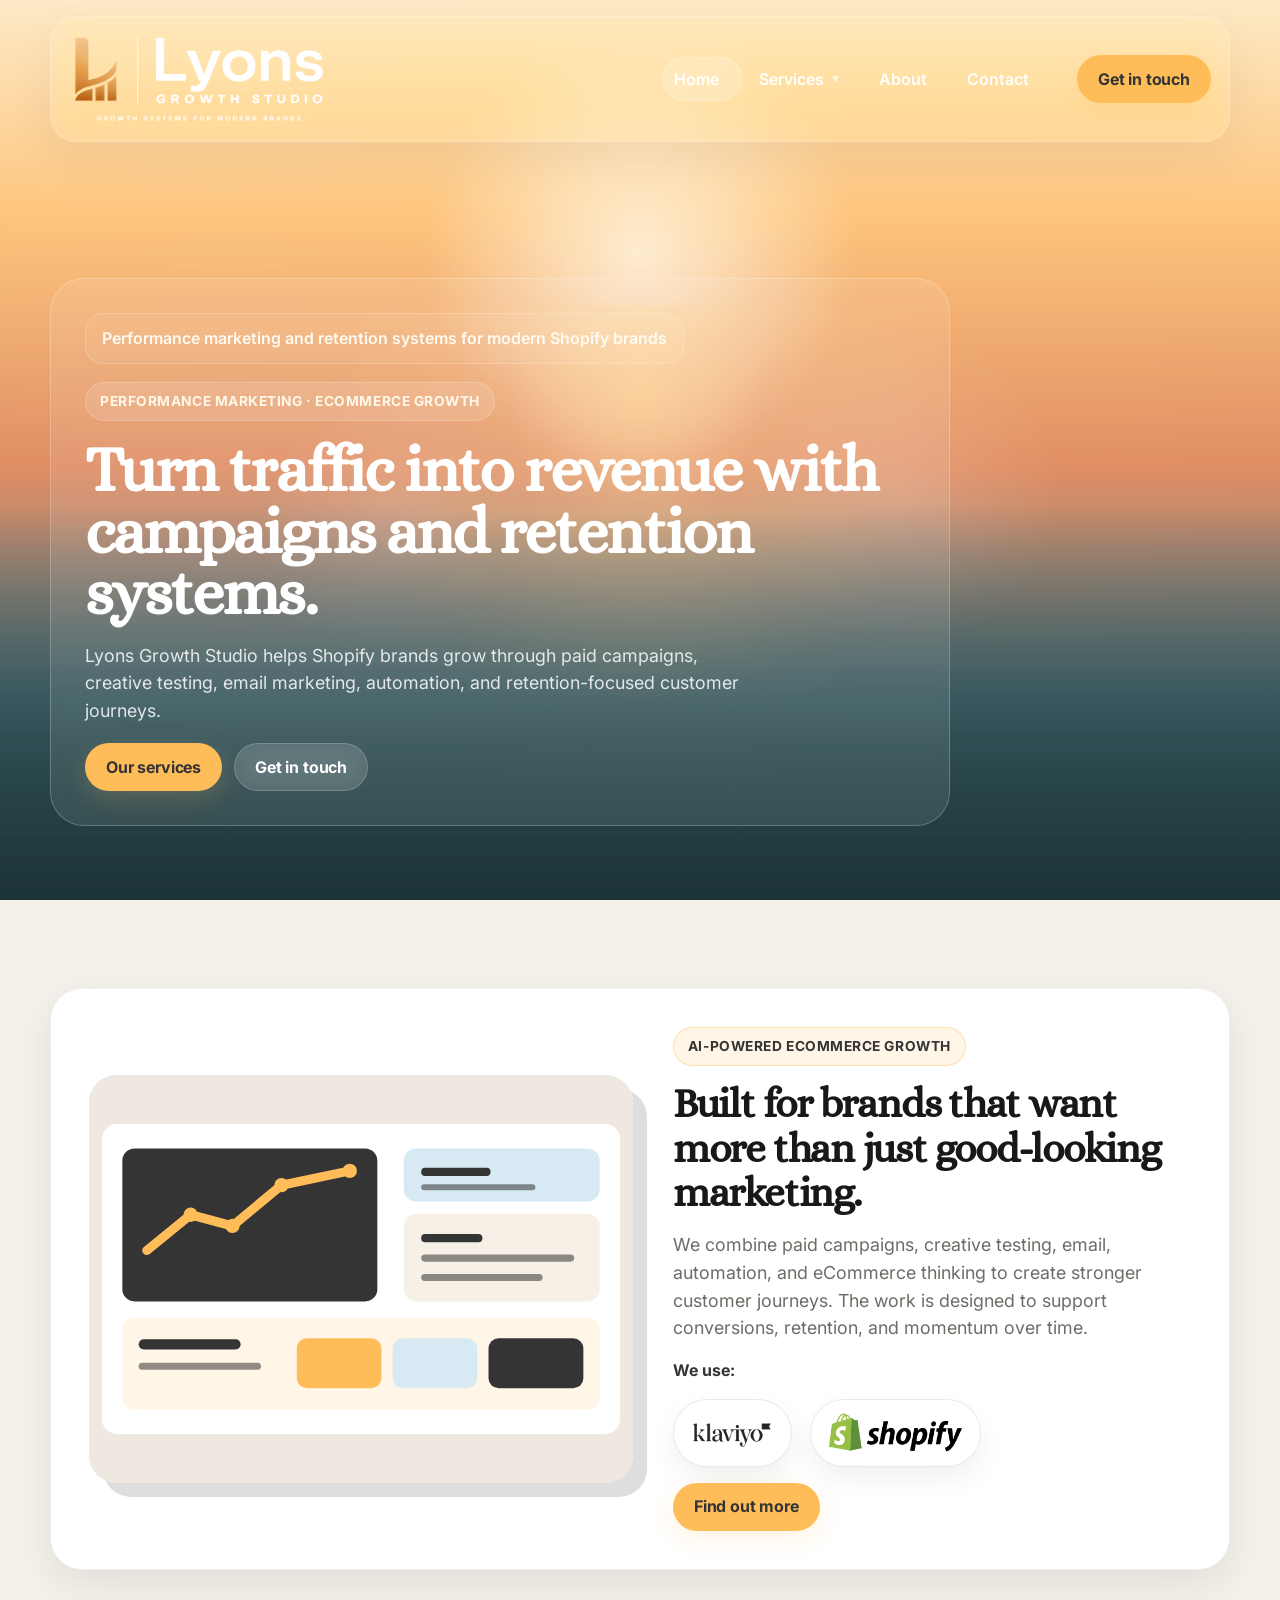
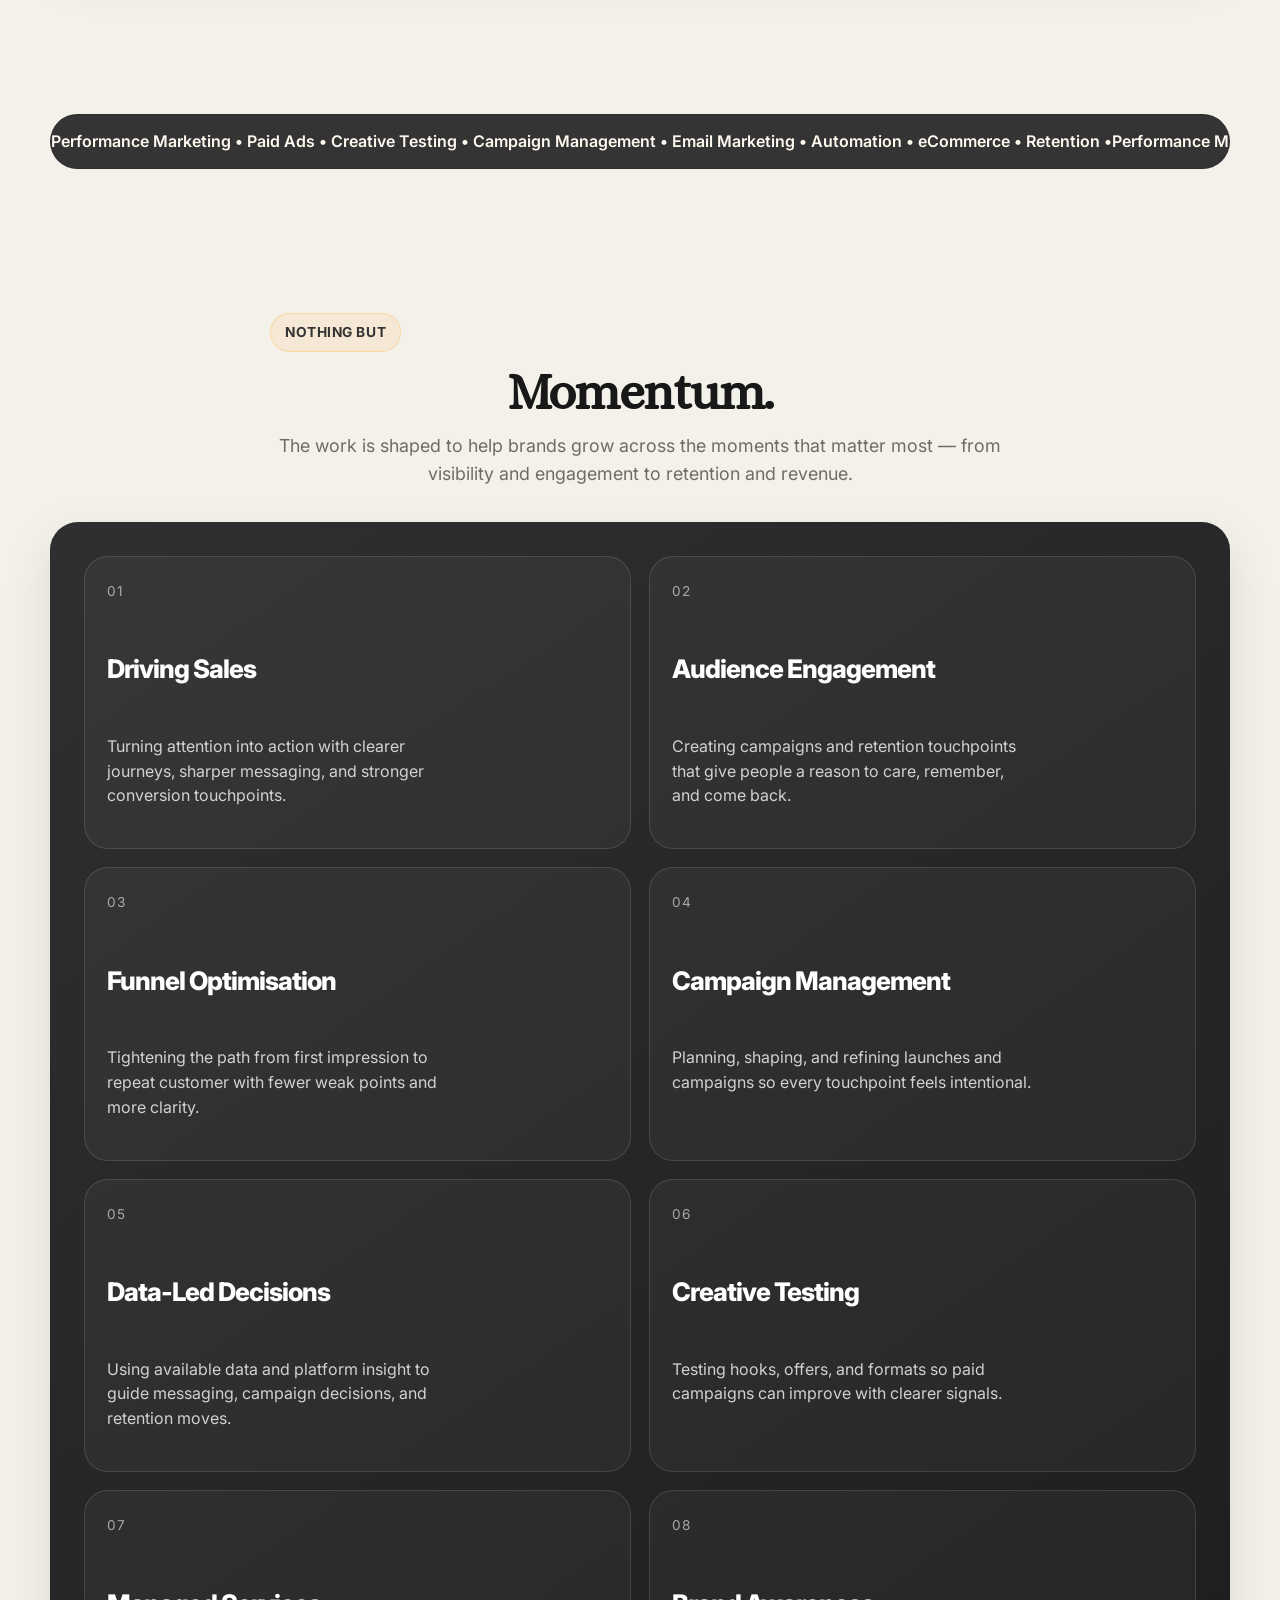
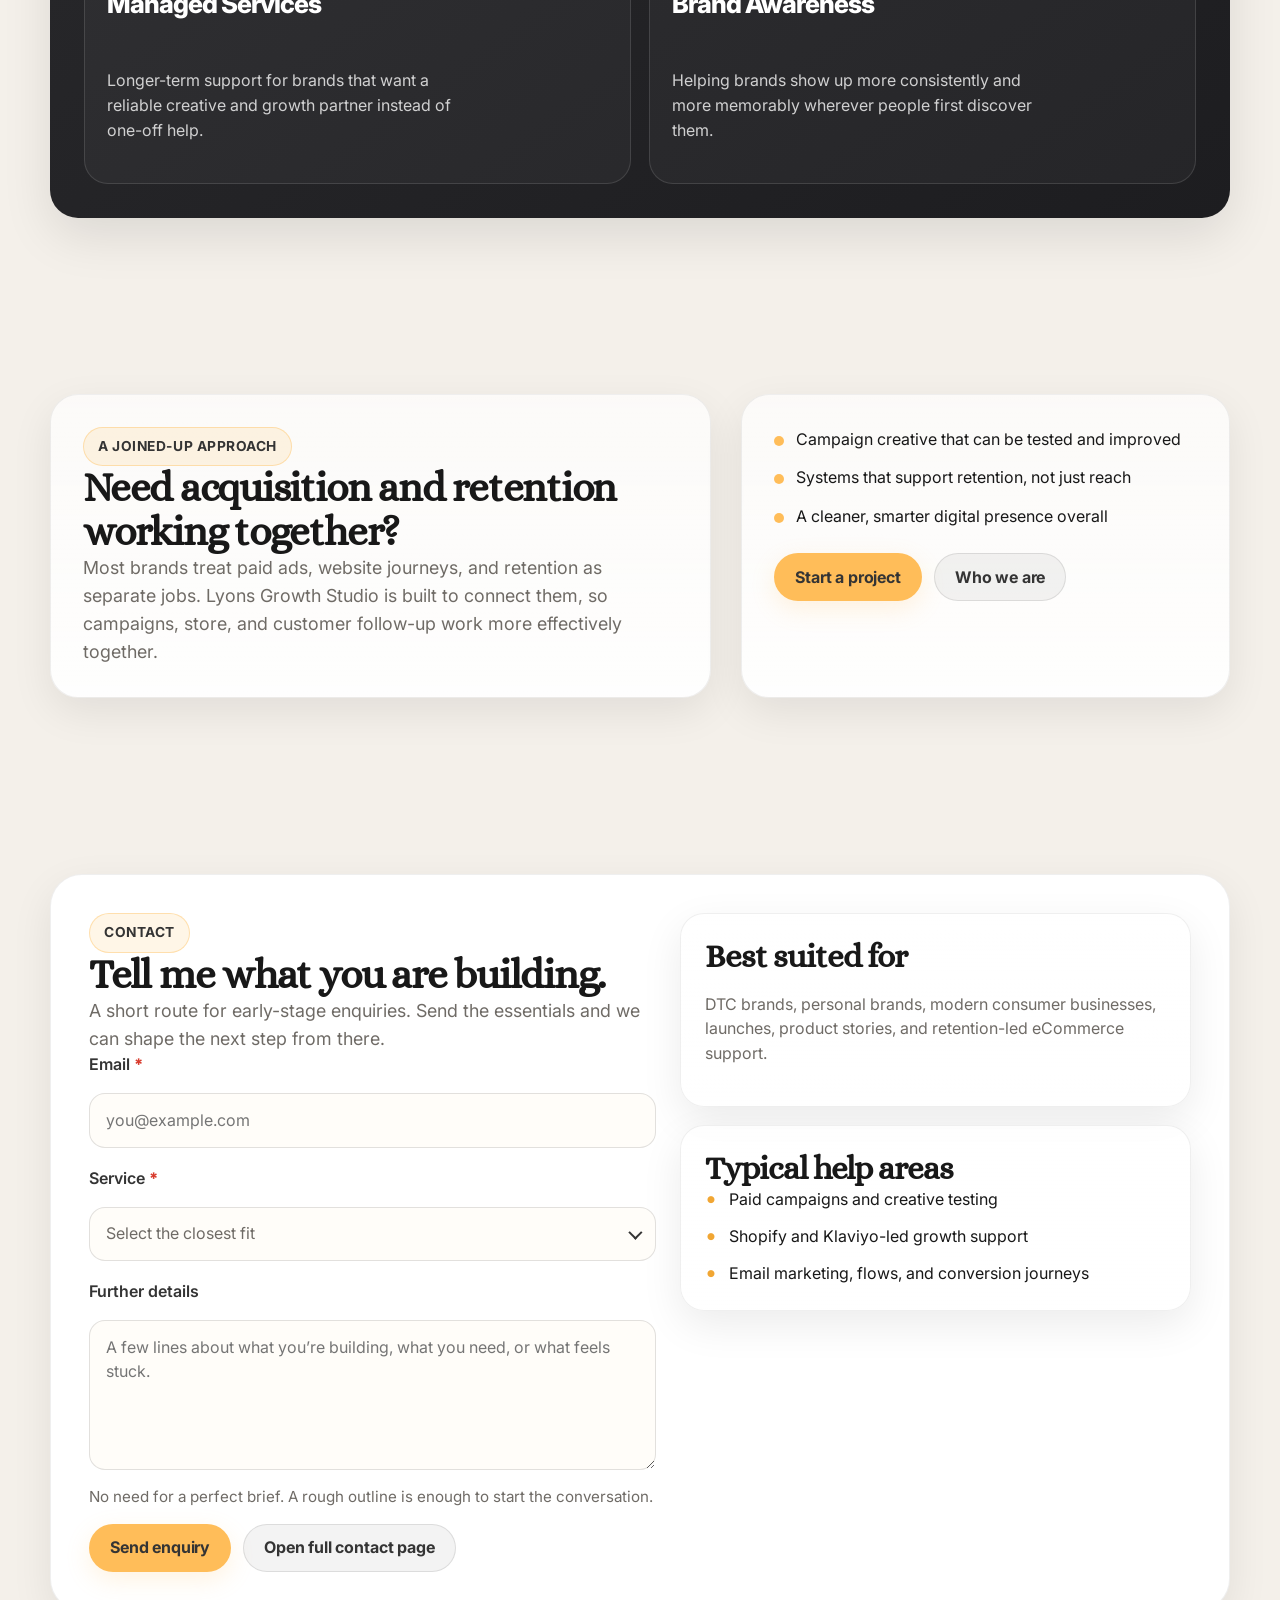
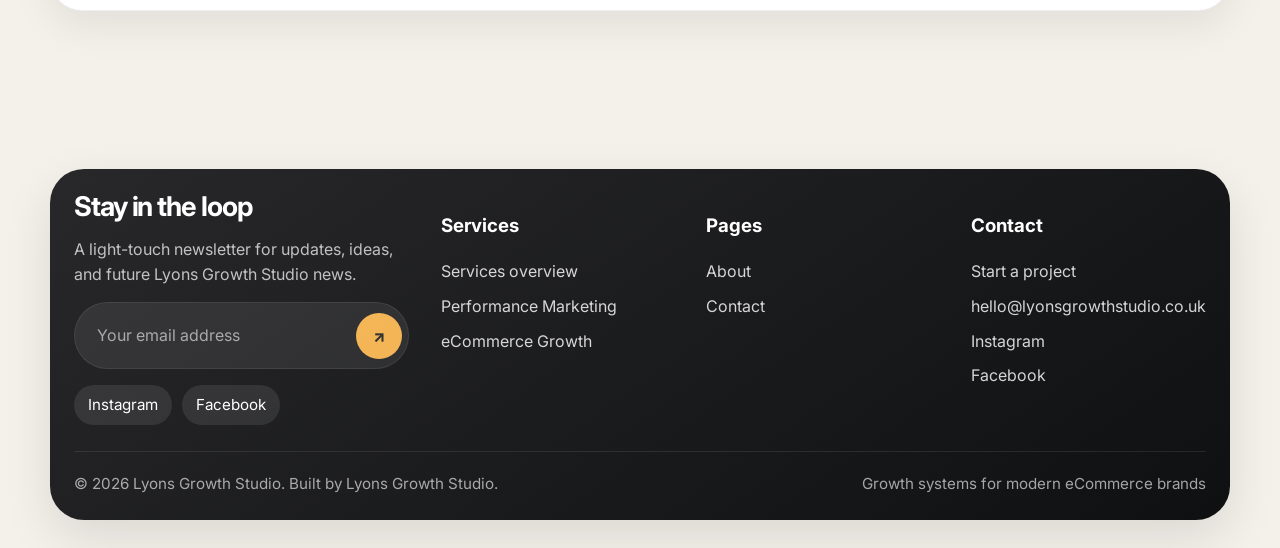
==== commit 3216b402: "Add files via upload" ====
--- a/index.html
+++ b/index.html
@@ -347,7 +347,6 @@
         <ul class="footer-list">
           <li><a href="about.html">About</a></li>
           <li><a href="contact.html">Contact</a></li>
-          <li><a href="blog.html">Blog (hidden for now)</a></li>
         </ul>
       </div>
       <div>
--- a/assets/css/styles.css
+++ b/assets/css/styles.css
@@ -1559,3 +1559,10 @@
   .brand-logo-full { display: none; }
   .brand-logo-icon { display: block; }
 }
+
+.booking-card iframe {
+  display: block;
+  margin-top: 18px;
+  border-radius: 18px;
+  background: #fff;
+}
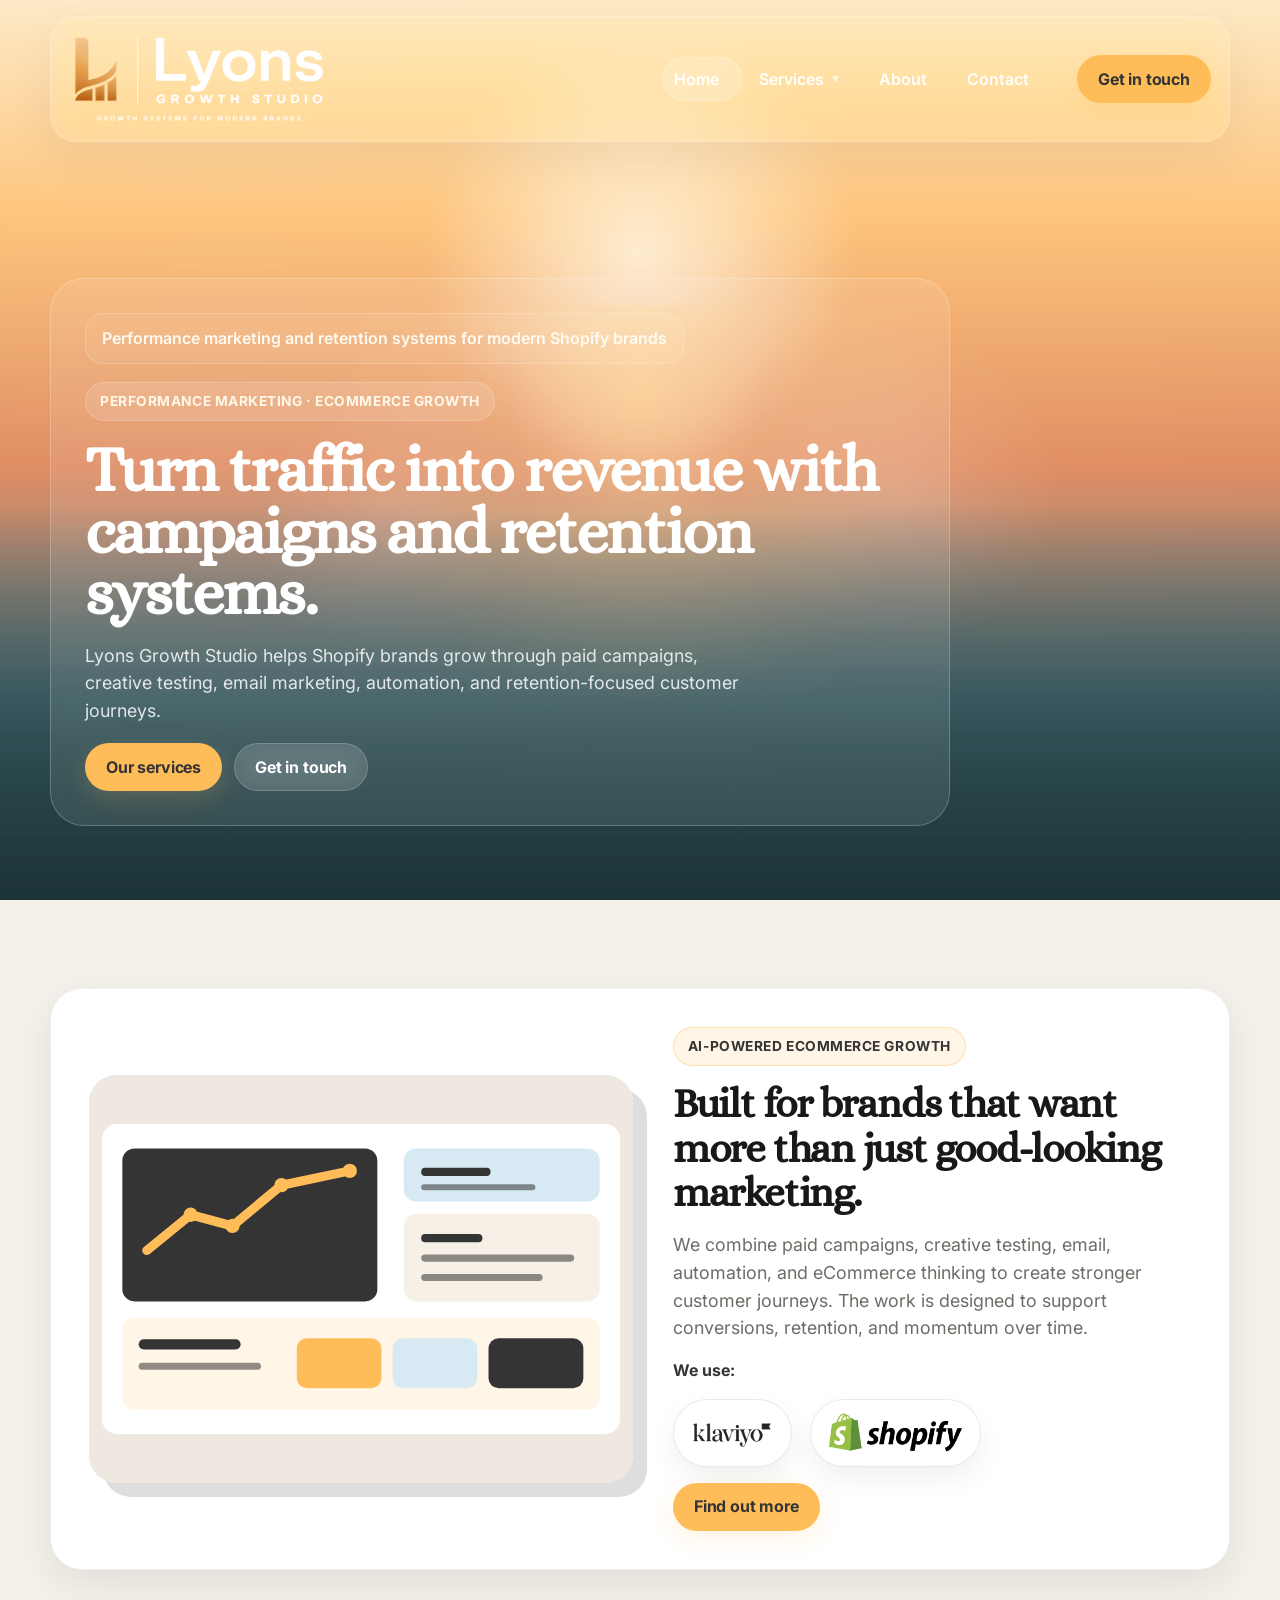
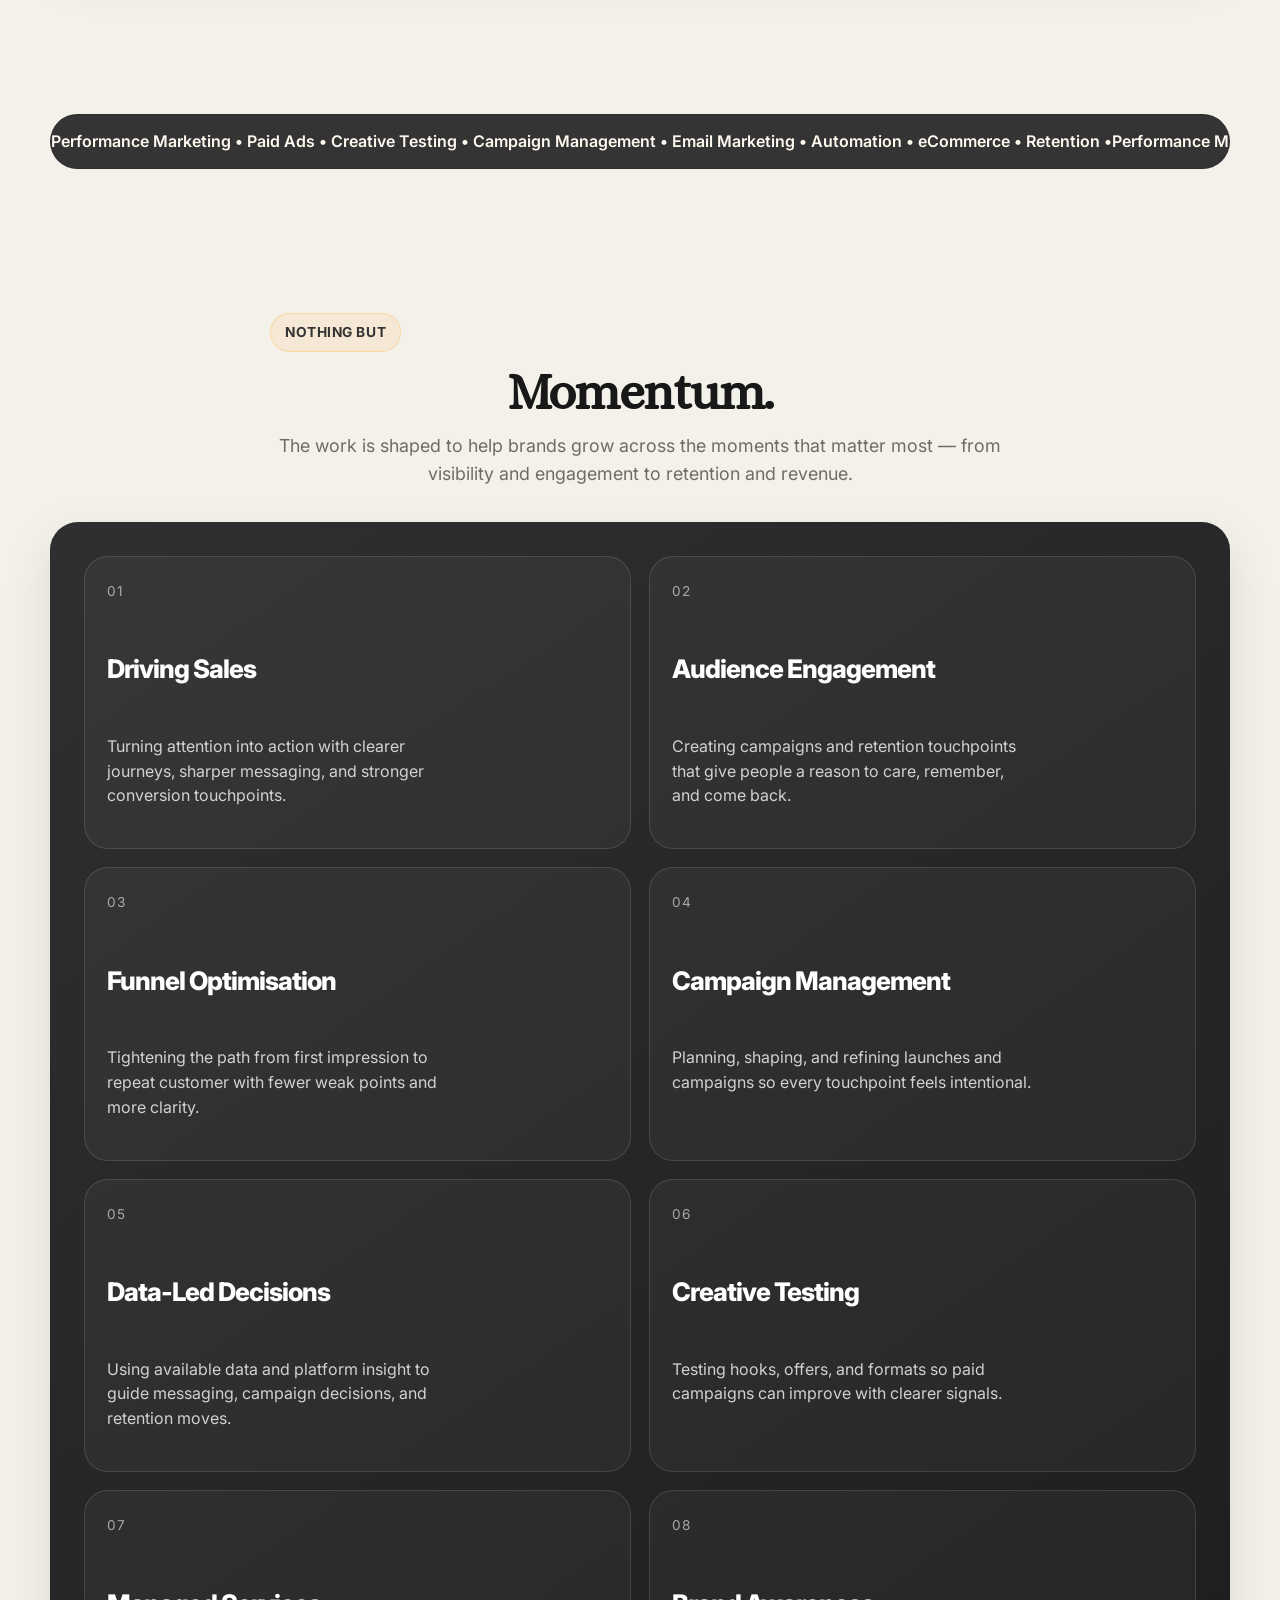
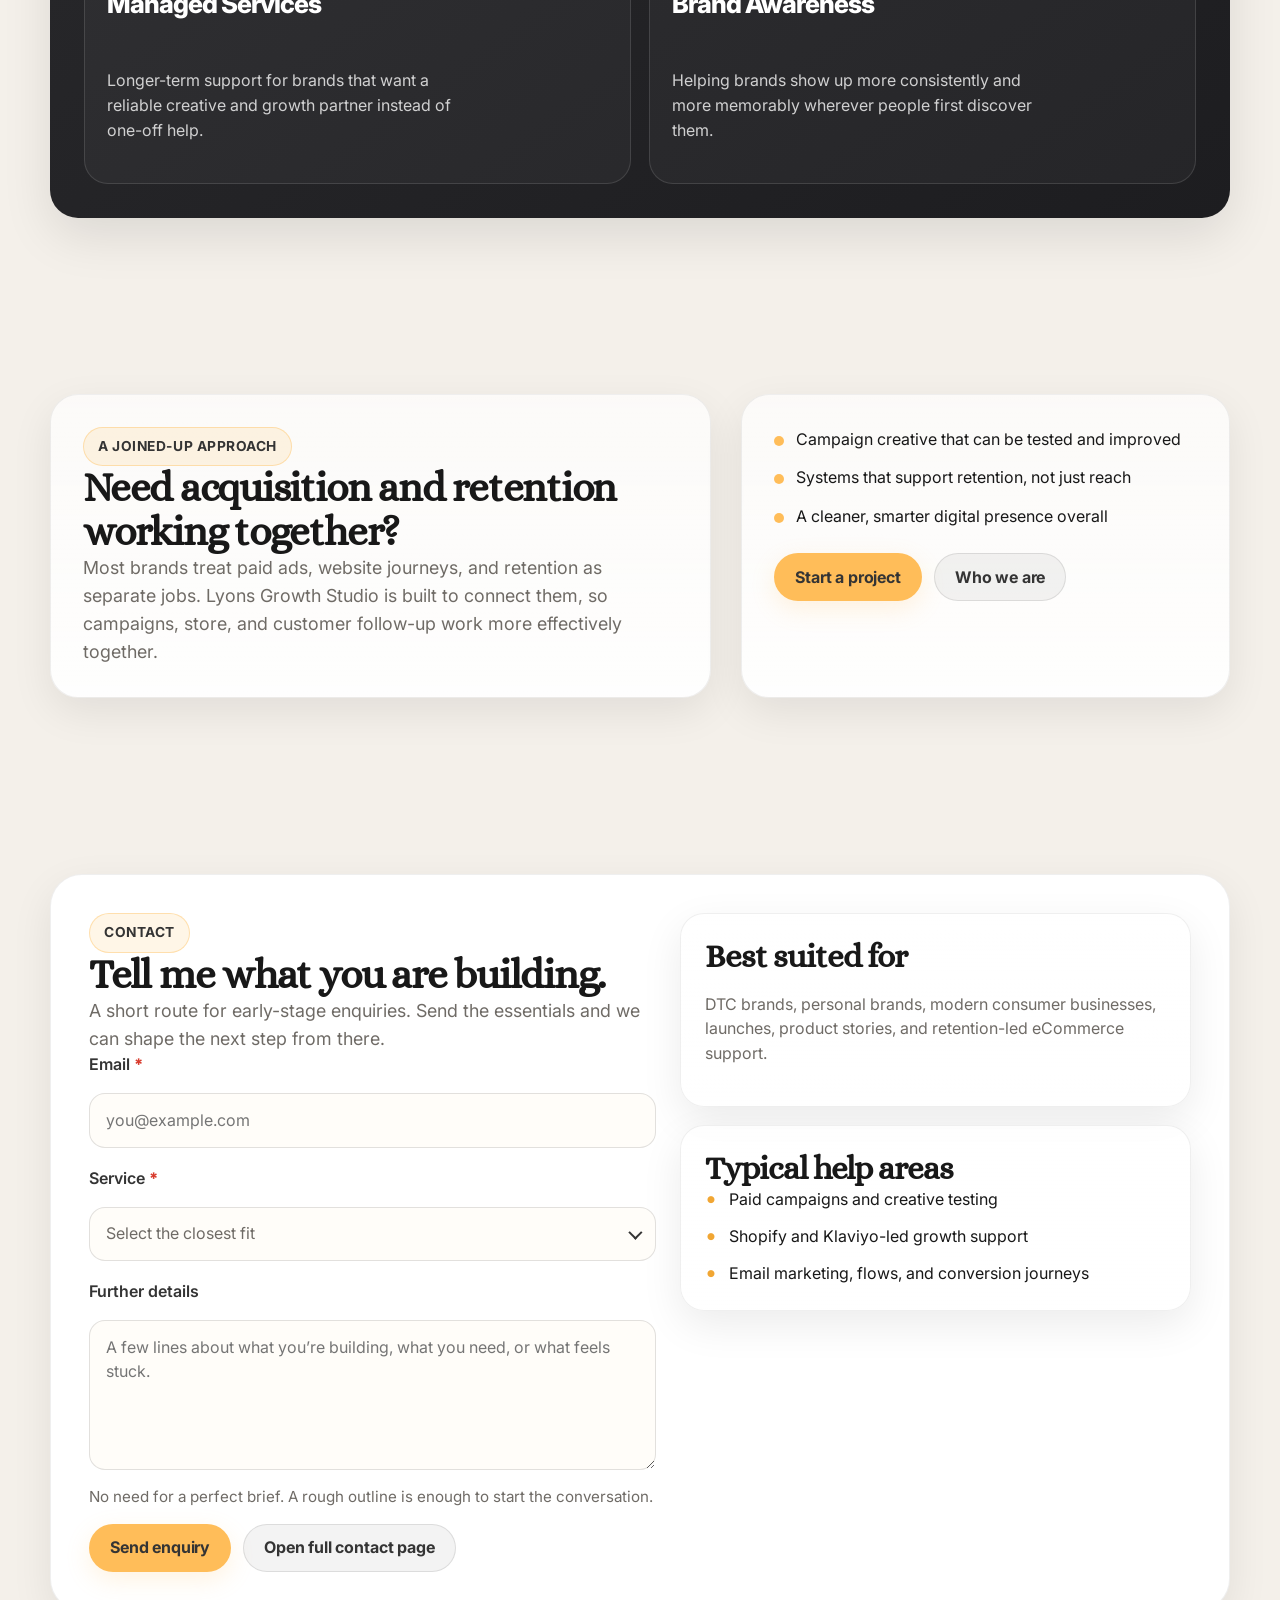
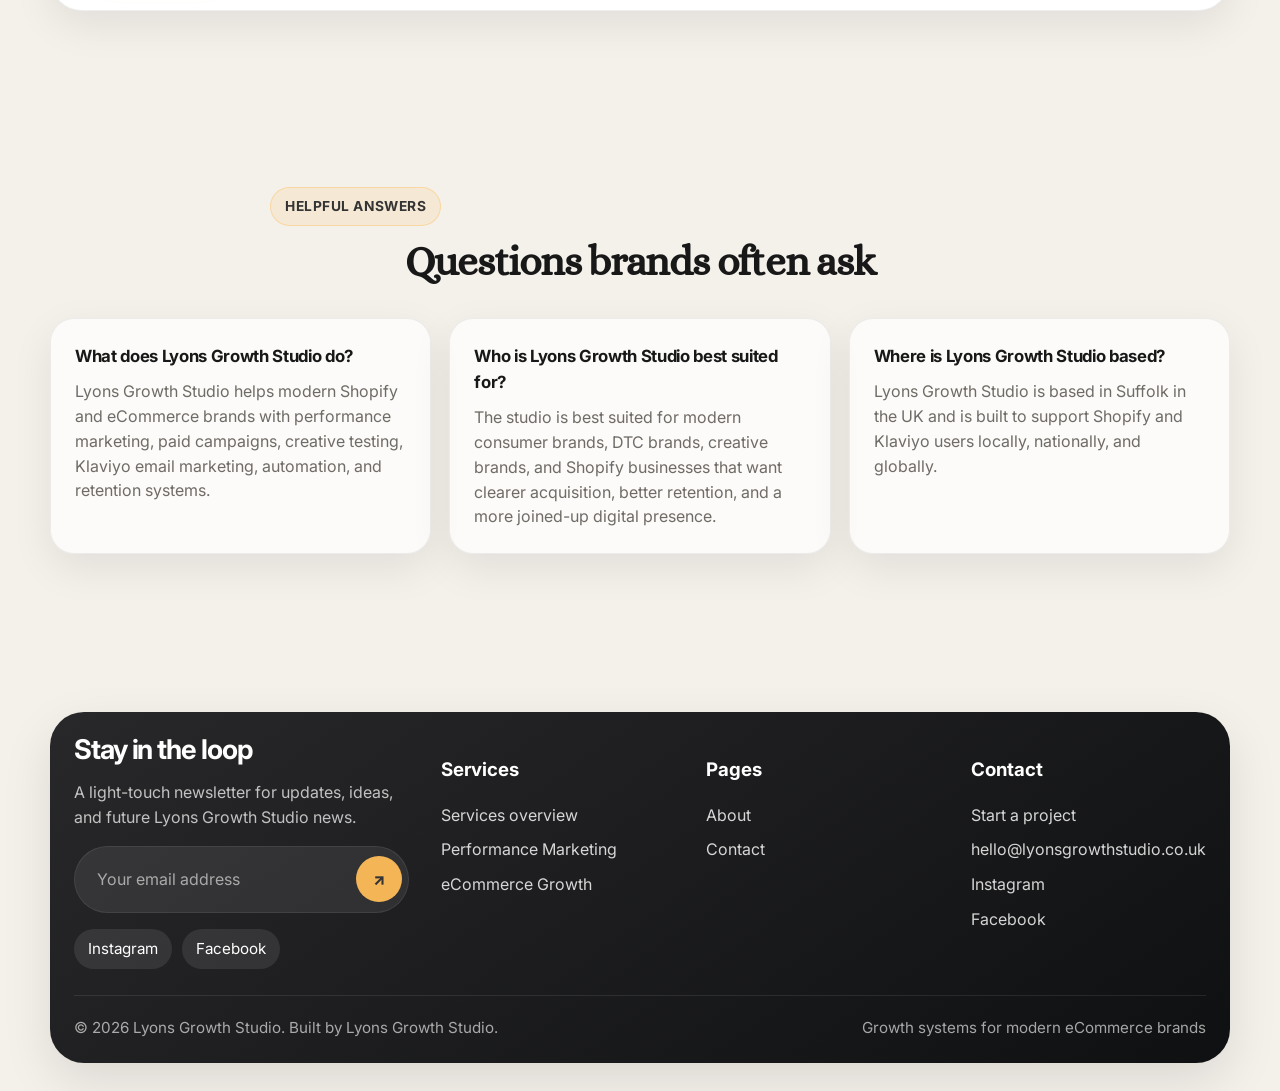
==== commit 3e08a3a9: "Add files via upload" ====
--- a/index.html
+++ b/index.html
@@ -3,18 +3,36 @@
 <head>
   <meta charset="utf-8">
   <meta name="viewport" content="width=device-width, initial-scale=1">
-  <title>Lyons Growth Studio | Performance Marketing & eCommerce Growth</title>
-  <meta name="description" content="Lyons Growth Studio helps modern Shopify brands grow through paid campaigns, creative testing, and retention systems.">
+  <title>Lyons Growth Studio | Shopify Growth, Paid Ads &amp; Klaviyo</title>
+  <meta name="description" content="Lyons Growth Studio helps modern Shopify brands grow through paid ads, creative testing, Klaviyo email marketing, automations, and retention-focused eCommerce systems.">
+  <meta name="robots" content="index, follow, max-image-preview:large">
+  <meta name="author" content="Lyons Growth Studio">
   <meta name="theme-color" content="#ffbd59">
-  <meta property="og:title" content="Lyons Growth Studio | Performance Marketing & eCommerce Growth">
-  <meta property="og:description" content="Lyons Growth Studio helps modern Shopify brands grow through paid campaigns, creative testing, and retention systems.">
+  <link rel="canonical" href="https://lyonsgrowthstudio.co.uk/">
+  <meta property="og:title" content="Lyons Growth Studio | Shopify Growth, Paid Ads &amp; Klaviyo">
+  <meta property="og:description" content="Lyons Growth Studio helps modern Shopify brands grow through paid ads, creative testing, Klaviyo email marketing, automations, and retention-focused eCommerce systems.">
   <meta property="og:type" content="website">
-  <link rel="canonical" href="https://lyonsgrowthstudio.co.uk/">
   <meta property="og:url" content="https://lyonsgrowthstudio.co.uk/">
+  <meta property="og:site_name" content="Lyons Growth Studio">
+  <meta property="og:locale" content="en_GB">
+  <meta property="og:image" content="https://lyonsgrowthstudio.co.uk/assets/img/social-share.png">
+  <meta property="og:image:secure_url" content="https://lyonsgrowthstudio.co.uk/assets/img/social-share.png">
+  <meta property="og:image:width" content="1200">
+  <meta property="og:image:height" content="630">
+  <meta property="og:image:type" content="image/png">
+  <meta property="og:image:alt" content="Lyons Growth Studio logo over a warm abstract hero background.">
+  <meta name="twitter:card" content="summary_large_image">
+  <meta name="twitter:title" content="Lyons Growth Studio | Shopify Growth, Paid Ads &amp; Klaviyo">
+  <meta name="twitter:description" content="Lyons Growth Studio helps modern Shopify brands grow through paid ads, creative testing, Klaviyo email marketing, automations, and retention-focused eCommerce systems.">
+  <meta name="twitter:image" content="https://lyonsgrowthstudio.co.uk/assets/img/social-share.png">
+  <meta name="twitter:image:alt" content="Lyons Growth Studio logo over a warm abstract hero background.">
   <link rel="stylesheet" href="assets/css/styles.css">
   <link rel="icon" href="assets/img/favicon.ico" sizes="any">
   <link rel="icon" href="assets/img/favicon.png" type="image/png">
   <link rel="apple-touch-icon" href="assets/img/favicon.png">
+  <script type="application/ld+json">
+{"@context":"https://schema.org","@graph":[{"@type":["Organization","ProfessionalService"],"@id":"https://lyonsgrowthstudio.co.uk/#organization","name":"Lyons Growth Studio","url":"https://lyonsgrowthstudio.co.uk/","logo":"https://lyonsgrowthstudio.co.uk/assets/img/lyons-growth-logo-main.png","image":"https://lyonsgrowthstudio.co.uk/assets/img/social-share.png","email":"hello@lyonsgrowthstudio.co.uk","founder":{"@type":"Person","name":"Trent Lyons"},"address":{"@type":"PostalAddress","addressRegion":"Suffolk","addressCountry":"GB"},"areaServed":["Suffolk","United Kingdom","Worldwide"],"sameAs":["https://www.instagram.com/lyonsgrowthstudio/","https://www.facebook.com/LyonsGrowthStudio/"],"description":"Lyons Growth Studio helps modern Shopify and eCommerce brands grow through performance marketing, Klaviyo email marketing, automation, Shopify support, creative testing, and retention systems.","serviceType":["Performance marketing","Paid ads management","Shopify support","Klaviyo email marketing","eCommerce growth","Marketing automation"]},{"@type":"WebSite","@id":"https://lyonsgrowthstudio.co.uk/#website","url":"https://lyonsgrowthstudio.co.uk/","name":"Lyons Growth Studio","publisher":{"@id":"https://lyonsgrowthstudio.co.uk/#organization"},"inLanguage":"en-GB"},{"@type":"WebPage","@id":"https://lyonsgrowthstudio.co.uk/#webpage","url":"https://lyonsgrowthstudio.co.uk/","name":"Lyons Growth Studio | Shopify Growth, Paid Ads & Klaviyo","description":"Lyons Growth Studio helps modern Shopify brands grow through paid ads, creative testing, Klaviyo email marketing, automations, and retention-focused eCommerce systems.","isPartOf":{"@id":"https://lyonsgrowthstudio.co.uk/#website"},"about":{"@id":"https://lyonsgrowthstudio.co.uk/#organization"},"publisher":{"@id":"https://lyonsgrowthstudio.co.uk/#organization"},"primaryImageOfPage":"https://lyonsgrowthstudio.co.uk/assets/img/social-share.png","inLanguage":"en-GB"},{"@type":"BreadcrumbList","@id":"https://lyonsgrowthstudio.co.uk/#breadcrumb","itemListElement":[{"@type":"ListItem","position":1,"name":"Home","item":"https://lyonsgrowthstudio.co.uk/"}]},{"@type":"FAQPage","@id":"https://lyonsgrowthstudio.co.uk/#faq","mainEntity":[{"@type":"Question","name":"What does Lyons Growth Studio do?","acceptedAnswer":{"@type":"Answer","text":"Lyons Growth Studio helps modern Shopify and eCommerce brands with performance marketing, paid campaigns, creative testing, Klaviyo email marketing, automation, and retention systems."}},{"@type":"Question","name":"Who is Lyons Growth Studio best suited for?","acceptedAnswer":{"@type":"Answer","text":"The studio is best suited for modern consumer brands, DTC brands, creative brands, and Shopify businesses that want clearer acquisition, better retention, and a more joined-up digital presence."}},{"@type":"Question","name":"Where is Lyons Growth Studio based?","acceptedAnswer":{"@type":"Answer","text":"Lyons Growth Studio is based in Suffolk in the UK and is built to support Shopify and Klaviyo users locally, nationally, and globally."}}]}]}
+  </script>
 </head>
 <body>
   <a class="skip-link" href="#main">Skip to content</a>
@@ -23,14 +41,14 @@
 <header class="site-header is-overlay">
   <div class="header-shell">
     <a class="brand" href="index.html" aria-label="Lyons Growth Studio home">
-      <img class="brand-logo brand-logo-full" src="assets/img/lyons-growth-logo-main-white.png" alt="Lyons Growth Studio">
-      <img class="brand-logo brand-logo-icon" src="assets/img/lyons-growth-icon.png" alt="Lyons Growth Studio icon">
+      <img class="brand-logo brand-logo-full" src="assets/img/lyons-growth-logo-main-white.png" alt="Lyons Growth Studio" decoding="async">
+      <img class="brand-logo brand-logo-icon" src="assets/img/lyons-growth-icon.png" alt="Lyons Growth Studio icon" decoding="async">
     </a>
     <div class="nav-wrap">
       <button class="nav-toggle" aria-expanded="false" aria-controls="primary-nav" aria-label="Open menu">☰</button>
       <nav class="site-nav" id="primary-nav" aria-label="Primary">
         <ul class="nav-list">
-          <span class="nav-pill" aria-hidden="true"></span>
+          <li class="nav-pill" aria-hidden="true" role="presentation"></li>
           <li class="nav-item is-current" data-pill="true">
             <a class="nav-link" href="index.html">Home</a>
             
@@ -87,7 +105,7 @@
     <div class="section-card" style="padding: clamp(22px, 4vw, 38px);">
       <div class="two-col">
         <div class="image-card">
-          <img src="assets/img/service-growth.svg" alt="Abstract illustration representing eCommerce growth systems">
+          <img src="assets/img/service-growth.svg" alt="Abstract illustration representing eCommerce growth systems" loading="lazy" decoding="async">
         </div>
         <div class="flow">
           <span class="eyebrow">AI-powered eCommerce growth</span>
@@ -96,10 +114,10 @@
           <p class="kicker">We use:</p>
           <div class="logo-row logo-row-images" aria-label="Tools used">
             <a class="logo-chip logo-chip-image" href="https://www.klaviyo.com" target="_blank" rel="noreferrer" aria-label="Klaviyo website">
-              <img src="assets/img/klaviyo-logo.png" alt="Klaviyo">
+              <img src="assets/img/klaviyo-logo.png" alt="Klaviyo" loading="lazy" decoding="async">
             </a>
             <a class="logo-chip logo-chip-image" href="https://www.shopify.com" target="_blank" rel="noreferrer" aria-label="Shopify website">
-              <img src="assets/img/shopify-logo.png" alt="Shopify">
+              <img src="assets/img/shopify-logo.png" alt="Shopify" loading="lazy" decoding="async">
             </a>
           </div>
           <div class="btn-row">
@@ -315,6 +333,29 @@
   </div>
 </section>
 
+<section class="section seo-faq" aria-labelledby="faq-heading">
+  <div class="container">
+    <div class="section-head" style="text-align:center; margin-inline:auto;">
+      <span class="eyebrow">Helpful answers</span>
+      <h2 class="title-lg" id="faq-heading">Questions brands often ask</h2>
+    </div>
+    <div class="faq-grid">
+        <article class="faq-card">
+          <h3>What does Lyons Growth Studio do?</h3>
+          <p>Lyons Growth Studio helps modern Shopify and eCommerce brands with performance marketing, paid campaigns, creative testing, Klaviyo email marketing, automation, and retention systems.</p>
+        </article>
+        <article class="faq-card">
+          <h3>Who is Lyons Growth Studio best suited for?</h3>
+          <p>The studio is best suited for modern consumer brands, DTC brands, creative brands, and Shopify businesses that want clearer acquisition, better retention, and a more joined-up digital presence.</p>
+        </article>
+        <article class="faq-card">
+          <h3>Where is Lyons Growth Studio based?</h3>
+          <p>Lyons Growth Studio is based in Suffolk in the UK and is built to support Shopify and Klaviyo users locally, nationally, and globally.</p>
+        </article>
+    </div>
+  </div>
+</section>
+
     </main>
     
 <footer class="site-footer">
--- a/assets/css/styles.css
+++ b/assets/css/styles.css
@@ -1566,3 +1566,34 @@
   border-radius: 18px;
   background: #fff;
 }
+
+
+/* SEO / AEO answer blocks */
+.faq-grid {
+  display: grid;
+  grid-template-columns: repeat(3, minmax(0, 1fr));
+  gap: 18px;
+}
+
+.faq-card {
+  padding: 24px;
+  border-radius: 24px;
+  border: 1px solid rgba(52, 52, 52, 0.08);
+  background: rgba(255, 255, 255, 0.72);
+  box-shadow: var(--shadow-soft);
+}
+
+.faq-card h3 {
+  margin: 0 0 10px;
+  font-size: 1.05rem;
+  letter-spacing: -0.02em;
+}
+
+.faq-card p {
+  margin: 0;
+  color: var(--muted);
+}
+
+@media (max-width: 860px) {
+  .faq-grid { grid-template-columns: 1fr; }
+}
